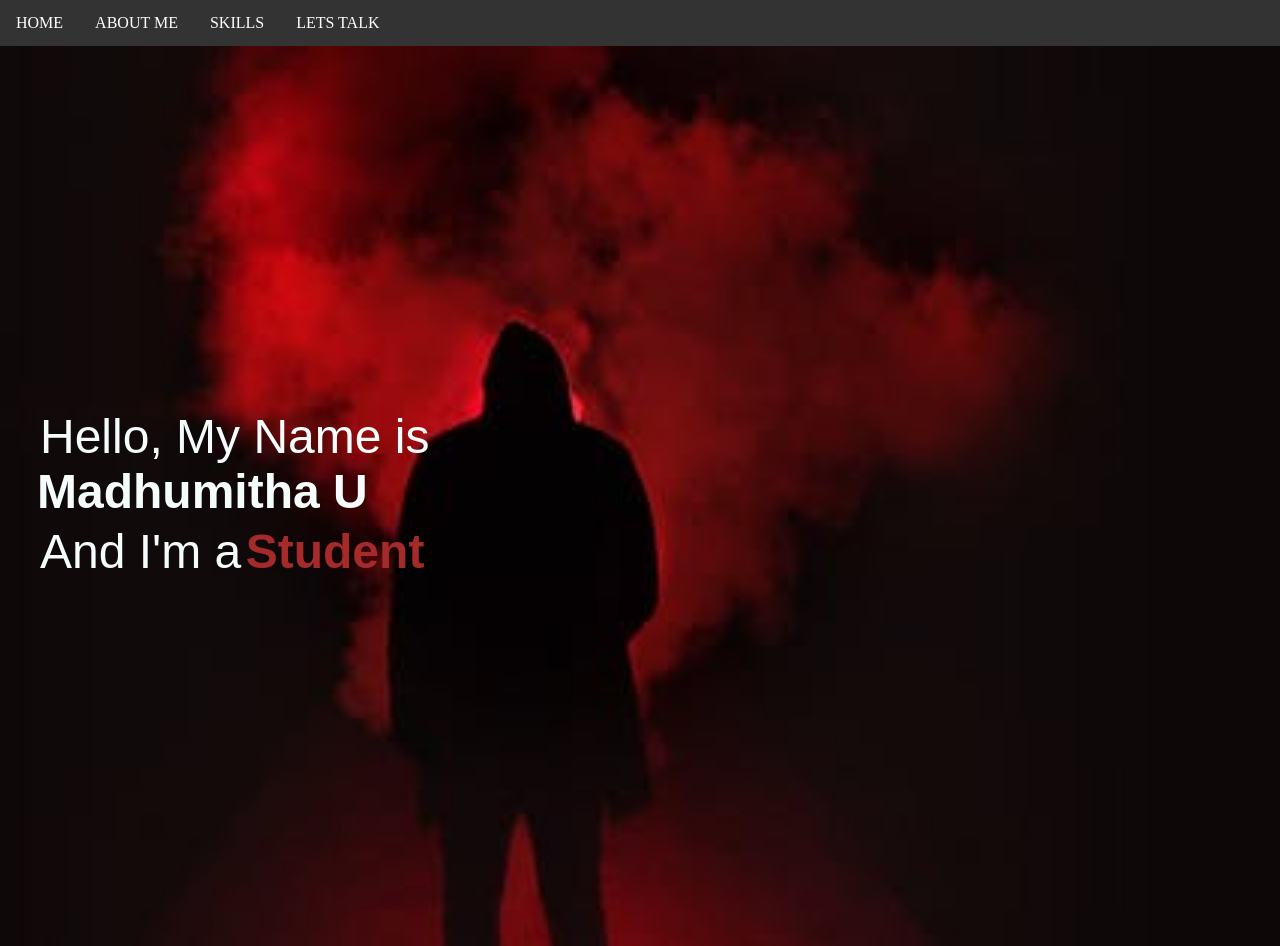
==== index.html @ d50ef01b "Portfolio page" ====
<!DOCTYPE html>
<html lang="en">
<head>
  <meta charset="UTF-8">
  <meta http-equiv="X-UA-Compatible" content="IE=edge">
  <meta name="viewport" content="width=device-width, initial-scale=1.0">
 <link type="text/css" rel="stylesheet" href="style.css">
  <title>MY PORTFOLIO</title>
</head>
<style>
ul {
  list-style-type: none;
  margin: 0;
  padding: 0;
  overflow: hidden;
  background-color: #333;
}

li {
  float: left;
}

li a {
  display: block;
  color: white;
  text-align: center;
  padding: 14px 16px;
  text-decoration: none;
}

li a:hover {
  background-color:grey;;
}
</style>
</head>
<body>

<ul>
  <li><a href="index.html">HOME</a></li>
  <li><a href="ABOUTME.html">ABOUT ME</a></li>
  <li><a href="SKILLS.html">SKILLS</a></li>
  <li><a href="talk.html">LETS TALK</a></li>
</ul>
<section class="home" id="home">
  <div class="max-width">
   <div class="home-content">
     <div class="text-1"><font size="+10">Hello, My Name is</font></div>
     <div class="text-2"><font size="+20">Madhumitha U</font></div>
     <div class="text-3"><font size="+15">And I'm a</font> <span><font size="+20">Student</font></span></div>
   </div>
  </div>
</section>
<body>

</html>
---- style.css ----
*{
  margin:0;
  padding: 0;
  box-sizing: border-box;
  text-decoration: none;
}

.home{
  display:flex;
  background:url("images.jpeg")no-repeat right;
  background-size:1500px;
  height:100vh;
  color:rgb(245, 252, 252);
  min-height: 500px;
  background-color:black;
  font-family:'Ubuntu',sans-serif;

}
.home .max-width{
  margin: auto 0 auto 40px;
}
.home .home-content .text-1{
  font-size:27px;;
}
.home .home-content .text-2{
  font-size:75 px;
  margin-left: -3px;
  font-weight:600;
}
.home .home-content .text-3{
  font-size:40 px;
  margin:5px 0;

}
.home .home-content .text-3 span{
  color: brown;
  font-weight: 600;
}
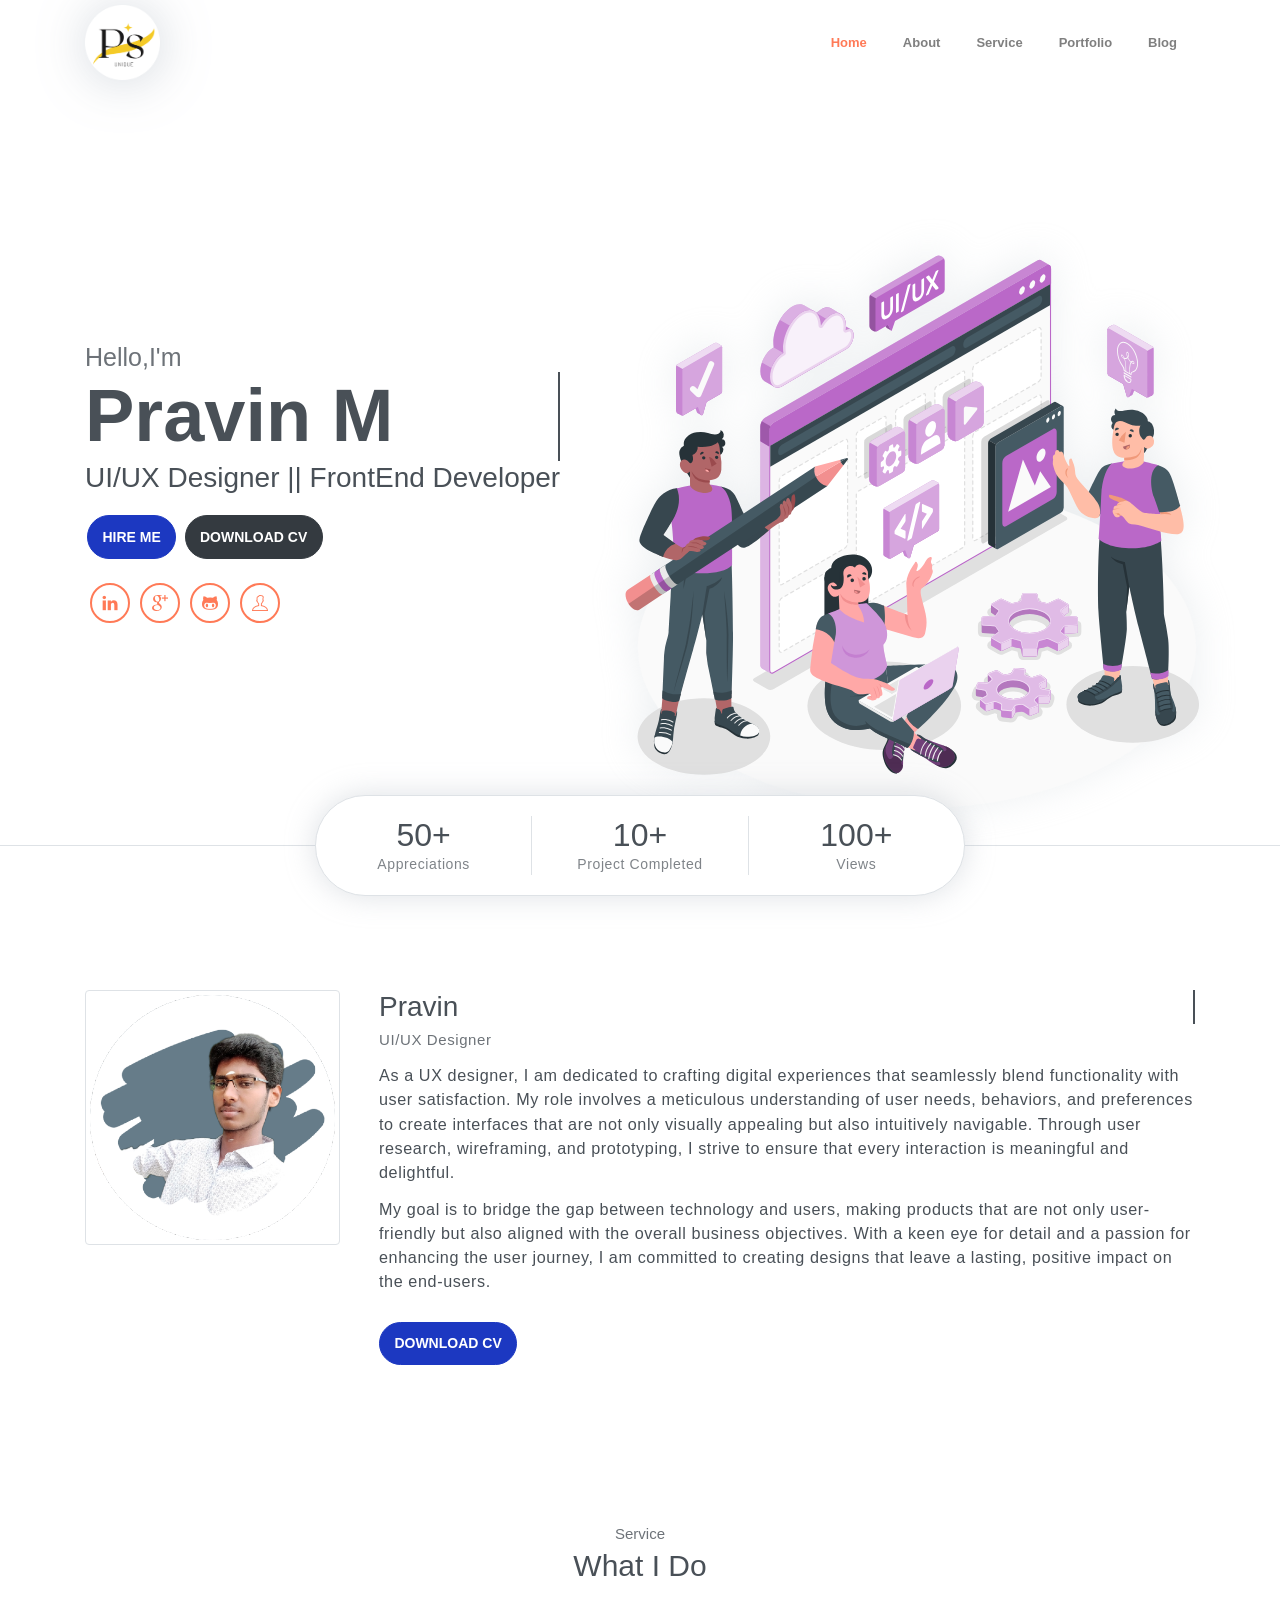
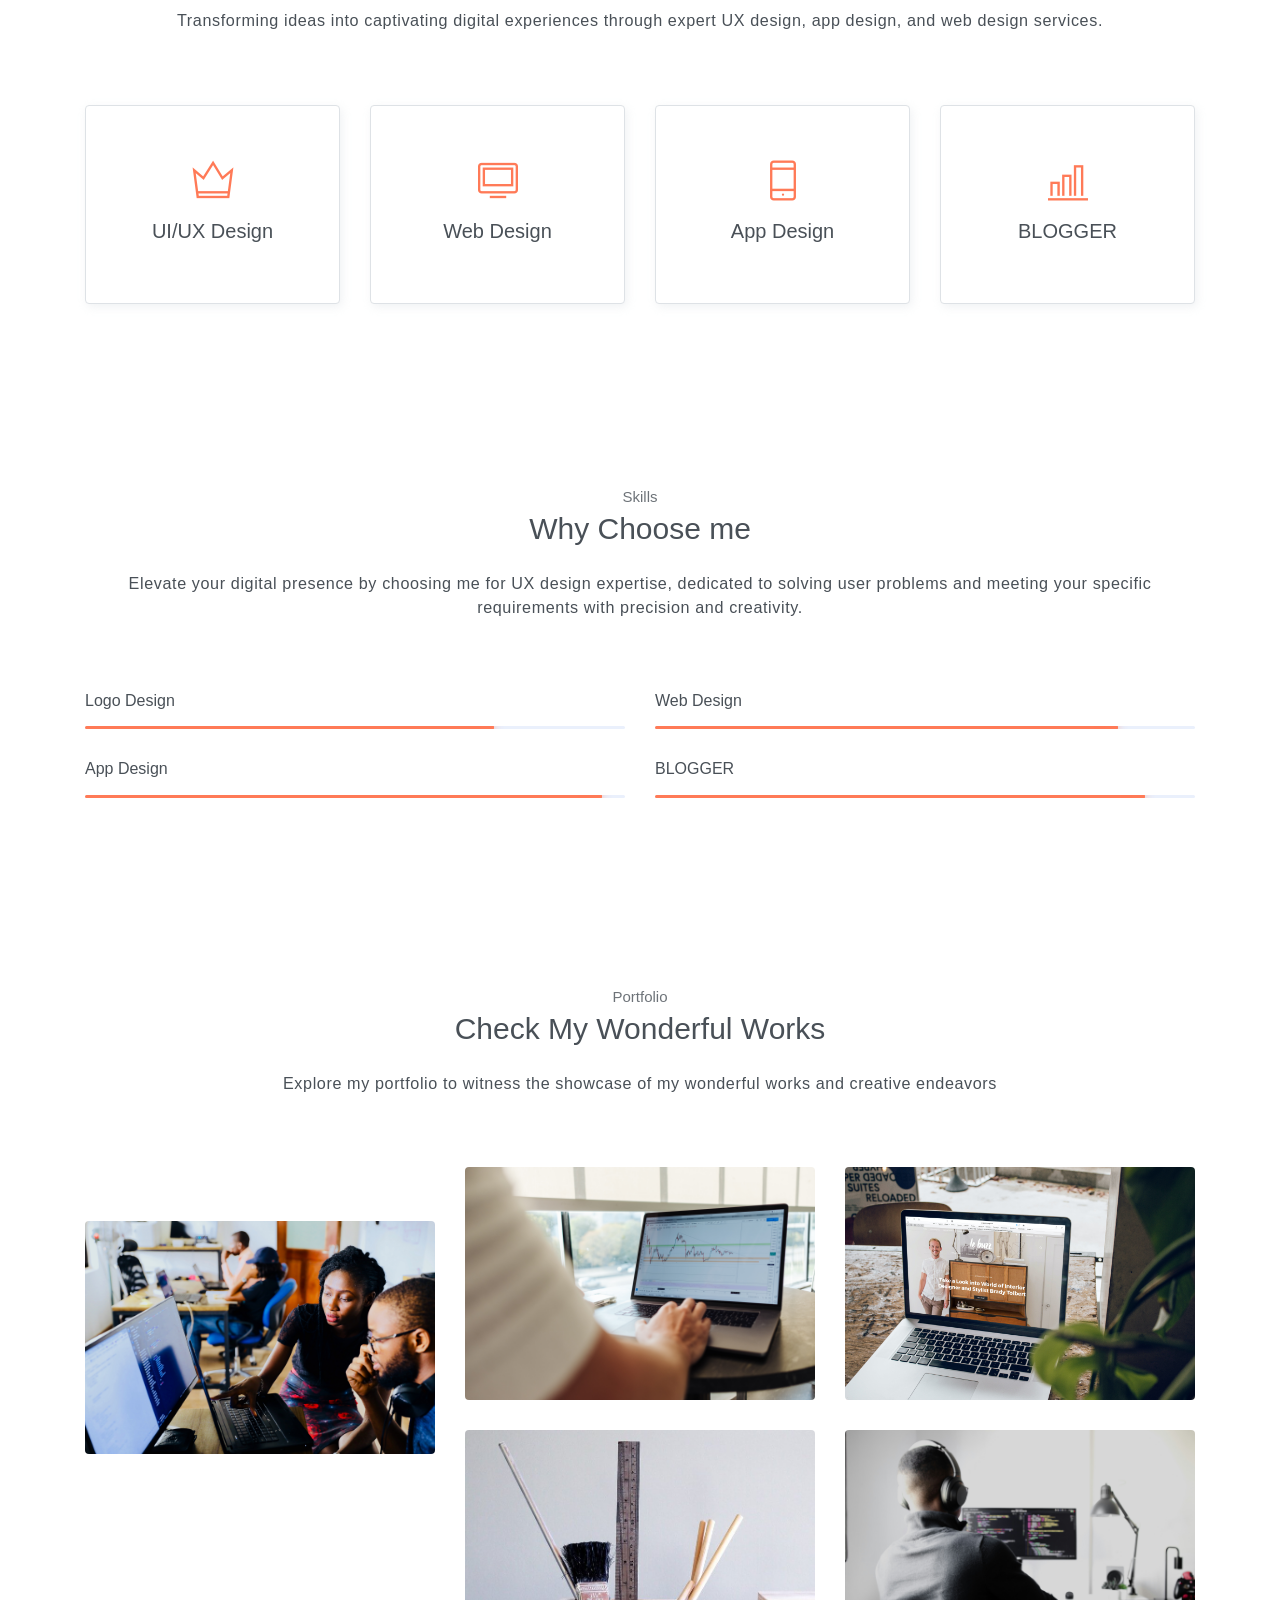
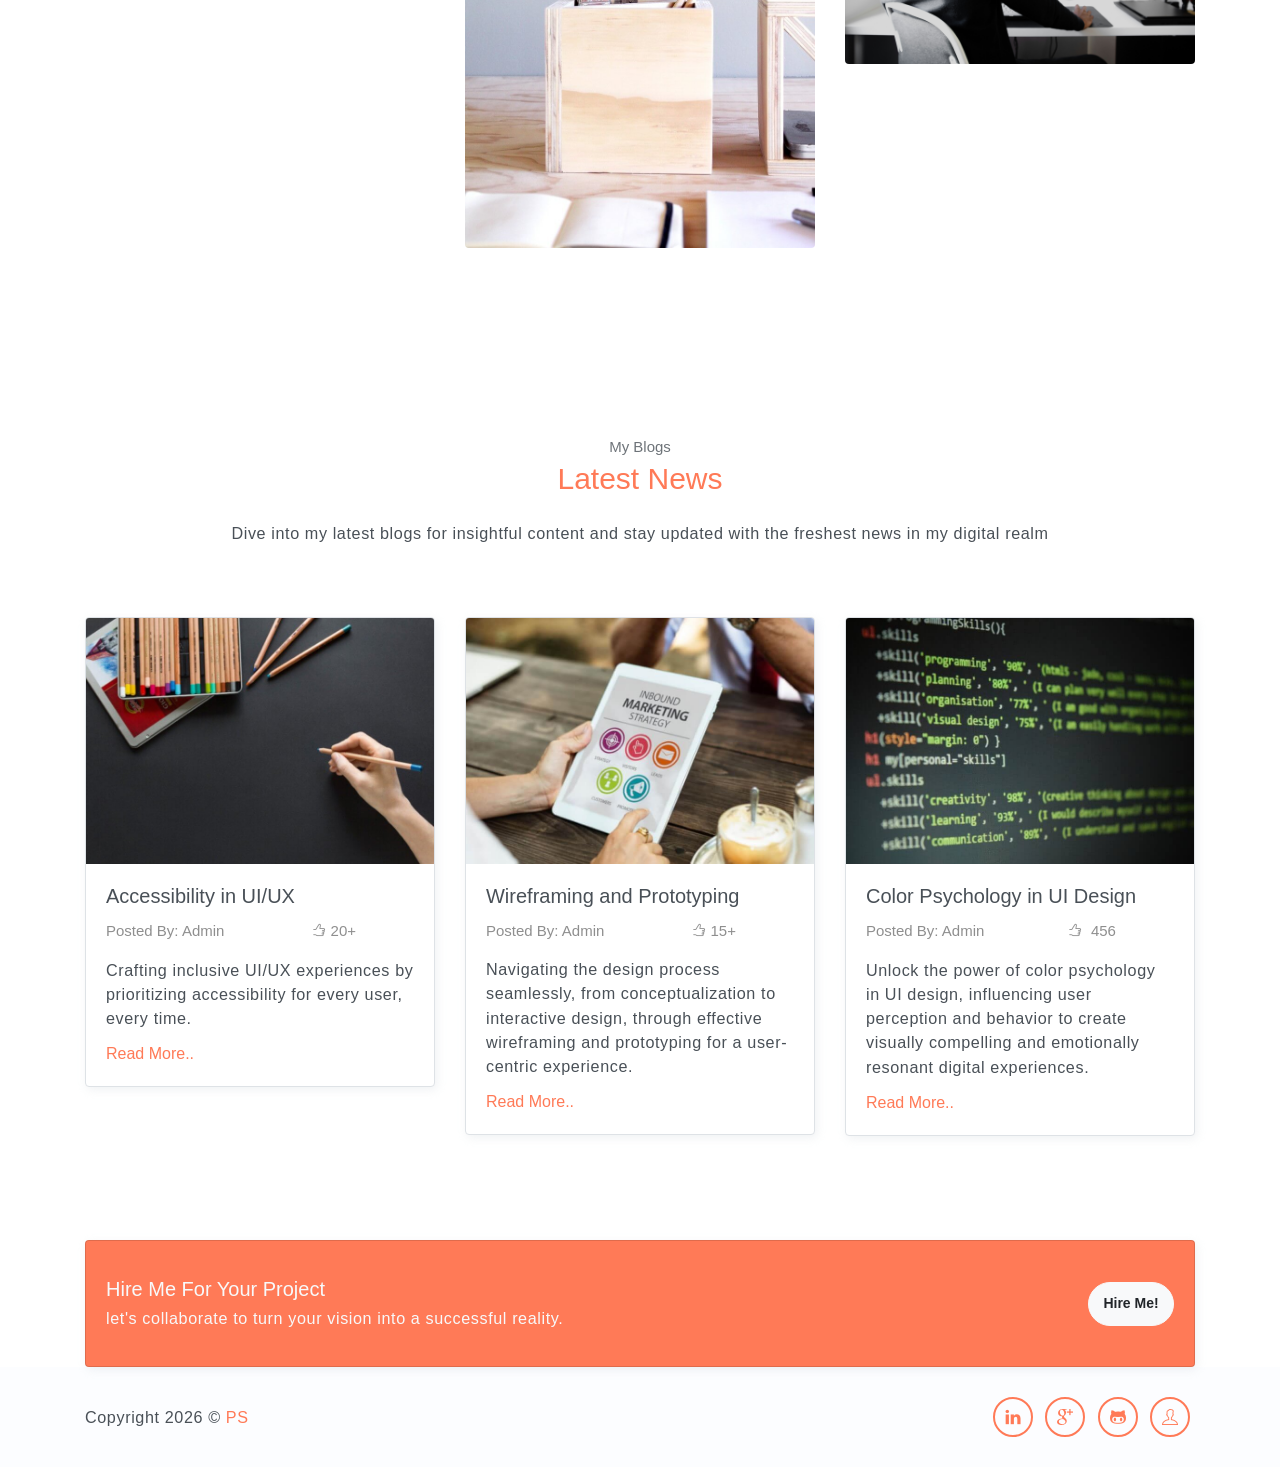
==== commit eeff0005: "first commit" ====
--- a/index.html
+++ b/index.html
@@ -1,55 +1,425 @@
-<!DOCTYPE html>
-<html lang="en">
-<head>
-  <meta charset="UTF-8">
-  <meta http-equiv="X-UA-Compatible" content="IE=edge">
-  <meta name="viewport" content="width=device-width, initial-scale=1.0">
- <link type="text/css" rel="stylesheet" href="style.css">
-  <title>MY PORTFOLIO</title>
-</head>
-<style>
-ul {
-  list-style-type: none;
-  margin: 0;
-  padding: 0;
-  overflow: hidden;
-  background-color: #333;
-}
-
-li {
-  float: left;
-}
-
-li a {
-  display: block;
-  color: white;
-  text-align: center;
-  padding: 14px 16px;
-  text-decoration: none;
-}
-
-li a:hover {
-  background-color:grey;;
-}
-</style>
-</head>
-<body>
-
-<ul>
-  <li><a href="index.html">HOME</a></li>
-  <li><a href="ABOUTME.html">ABOUT ME</a></li>
-  <li><a href="SKILLS.html">SKILLS</a></li>
-  <li><a href="talk.html">LETS TALK</a></li>
-</ul>
-<section class="home" id="home">
-  <div class="max-width">
-   <div class="home-content">
-     <div class="text-1"><font size="+10">Hello, My Name is</font></div>
-     <div class="text-2"><font size="+20">Madhumitha U</font></div>
-     <div class="text-3"><font size="+15">And I'm a</font> <span><font size="+20">Student</font></span></div>
-   </div>
-  </div>
-</section>
-<body>
-
-</html>
+<!DOCTYPE html>
+<html lang="en">
+
+<head>
+    <meta charset="utf-8">
+    <meta name="viewport" content="width=device-width, initial-scale=1, shrink-to-fit=no">
+    <meta name="description" content="Start your development with my page">
+    <meta name="author" content="pravin">
+    <title>Pravin Portfolio</title>
+    <link rel="stylesheet" href="assets/vendors/themify-icons/css/themify-icons.css">
+    <link rel="stylesheet" href="assets/css/style.css">
+</head>
+
+<body data-spy="scroll" data-target=".navbar" data-offset="40" id="home">
+
+
+    <nav class="navbar navbar-expand-lg navbar-light fixed-top" data-spy="affix" data-offset-top="0">
+        <div class="container">
+            <a class="navbar-brand" href="./index.html"><img src="../Mask group.png" alt=""></a>
+            <button class="navbar-toggler" type="button" data-toggle="collapse" data-target="#navbarSupportedContent"
+                aria-controls="navbarSupportedContent" aria-expanded="false" aria-label="Toggle navigation">
+                <span class="navbar-toggler-icon"></span>
+            </button>
+
+            <div class="collapse navbar-collapse" id="navbarSupportedContent">
+                <ul class="navbar-nav ml-auto align-items-center">
+                    <li class="nav-item">
+                        <a class="nav-link" href="#home">Home</a>
+                    </li>
+                    <li class="nav-item">
+                        <a class="nav-link" href="#about">About</a>
+                    </li>
+                    <li class="nav-item">
+                        <a class="nav-link" href="#service">Service</a>
+                    </li>
+                    <li class="nav-item">
+                        <a class="nav-link" href="#portfolio">Portfolio</a>
+                    </li>
+
+                    <li class="nav-item">
+                        <a class="nav-link" href="#blog">Blog</a>
+                    </li>
+                </ul>
+            </div>
+        </div>
+    </nav>
+
+
+    <header class="header" id="home">
+        <div class="container">
+            <div class="infos">
+                <h6 class="subtitle">Hello,I'm</h6>
+                <h6 class="title"><span>Pravin M</span></h6>
+                <h3>UI/UX Designer || FrontEnd Developer</h3>
+
+                <div class="buttons pt-3">
+                    <a href="mailto:pravinmurugesankkp@gmail.com"><button class="btn btn-primary rounded">HIRE
+                            ME</button></a>
+                    <a href="../20BCS4072_PRAVIN RESUME.pdf" download> <button class="btn btn-dark rounded">DOWNLOAD
+                            CV</button></a>
+
+                </div>
+
+                <div class="socials mt-4">
+                    <a class="social-item" href="https://www.linkedin.com/in/pravinm72/" target="_blank"><i
+                            class="ti-linkedin"></i></a>
+                    <a class="social-item" href="https://mail.google.com/mail/u/0/?tab=rm&ogbl#inbox" target="_blank"><i
+                            class="ti-google"></i></a>
+                    <a class="social-item" href="https://github.com/pravin-72" target="_blank"><i
+                            class="ti-github"></i></a>
+                    <a class="social-item" href="https://www.behance.net/mpravin" target="_blank"><i
+                            class="ti-user"></i></a>
+                </div>
+            </div>
+            <div class="img-holder">
+                <img src="../UI-UX team-amico.svg" alt="">
+            </div>
+        </div>
+
+
+        <div class="widget">
+            <div class="widget-item">
+                <h2>50+</h2>
+                <p>Appreciations</p>
+            </div>
+            <div class="widget-item">
+                <h2>10+</h2>
+                <p>Project Completed</p>
+            </div>
+            <div class="widget-item">
+                <h2>100+</h2>
+                <p>Views</p>
+            </div>
+        </div>
+    </header>
+
+    <section id="about" class="section mt-3">
+        <div class="container mt-5">
+            <div class="row text-center text-md-left">
+                <div class="col-md-3">
+                    <img src="../82467903.png" alt="" class="img-thumbnail mb-4">
+                </div>
+                <div class="pl-md-4 col-md-9">
+                    <h6 class="title">Pravin</h6>
+                    <p class="subtitle">UI/UX Designer</p>
+                    <p>As a UX designer, I am dedicated to crafting digital experiences that seamlessly blend
+                        functionality with user satisfaction. My role involves a meticulous understanding of user needs,
+                        behaviors, and preferences to create interfaces that are not only visually appealing but also
+                        intuitively navigable. Through user research, wireframing, and prototyping, I strive to ensure
+                        that every interaction is meaningful and delightful. </p>
+                    <p>
+
+                        My goal is to bridge the gap between technology and users, making products that are not only
+                        user-friendly but also aligned with the overall business objectives. With a keen eye for detail
+                        and a passion for enhancing the user journey, I am committed to creating designs that leave a
+                        lasting, positive impact on the end-users.</p>
+                    <a href="../20BCS4072_PRAVIN RESUME.pdf" download> <button
+                            class="btn btn-primary rounded mt-3">DOWNLOAD CV</button></a>
+
+                </div>
+            </div>
+        </div>
+    </section>
+
+
+    <section id="service" class="section">
+        <div class="container text-center">
+            <h6 class="subtitle">Service</h6>
+            <h6 class="section-title mb-4">What I Do</h6>
+            <p class="mb-5 pb-4">Transforming ideas into captivating digital experiences through expert UX design, app
+                design, and web design services.
+            </p>
+
+            <div class="row">
+                <div class="col-sm-6 col-md-3 mb-4">
+                    <div class="custom-card card border">
+                        <div class="card-body">
+                            <i class="icon ti-crown"></i>
+                            <h5>UI/UX Design</h5>
+                        </div>
+                    </div>
+                </div>
+                <div class="col-sm-6 col-md-3 mb-4">
+                    <div class="custom-card card border">
+                        <div class="card-body">
+                            <i class="icon ti-desktop"></i>
+                            <h5>Web Design</h5>
+                        </div>
+                    </div>
+                </div>
+                <div class="col-sm-6 col-md-3 mb-4">
+                    <div class="custom-card card border">
+                        <div class="card-body">
+                            <i class="icon ti-mobile"></i>
+                            <h5>App Design</h5>
+                        </div>
+                    </div>
+                </div>
+                <div class="col-sm-6 col-md-3 mb-4">
+                    <div class="custom-card card border">
+                        <div class="card-body">
+                            <i class="icon ti-bar-chart"></i>
+                            <h5>BLOGGER</h5>
+                        </div>
+                    </div>
+                </div>
+            </div>
+        </div>
+    </section>
+
+
+    <section class="section">
+        <div class="container text-center">
+            <h6 class="subtitle">Skills</h6>
+            <h6 class="section-title mb-4">Why Choose me</h6>
+            <p class="mb-5 pb-4">Elevate your digital presence by choosing me for UX design expertise, dedicated to
+                solving user problems and meeting your specific requirements with precision and creativity.
+            </p>
+            <div class="row text-left">
+                <div class="col-sm-6">
+                    <h6 class="mb-3">Logo Design</h6>
+                    <div class="progress">
+                        <div class="progress-bar bg-primary" role="progressbar" style="width: 75%;" aria-valuenow="25"
+                            aria-valuemin="0" aria-valuemax="100"><span>75%</span></div>
+                    </div>
+                </div>
+                <div class="col-sm-6">
+                    <h6 class="mb-3">Web Design</h6>
+                    <div class="progress">
+                        <div class="progress-bar bg-primary" role="progressbar" style="width: 85%;" aria-valuenow="25"
+                            aria-valuemin="0" aria-valuemax="100"><span>85%</span></div>
+                    </div>
+                </div>
+                <div class="col-sm-6">
+                    <h6 class="mb-3">App Design</h6>
+                    <div class="progress">
+                        <div class="progress-bar bg-primary" role="progressbar" style="width: 95%;" aria-valuenow="25"
+                            aria-valuemin="0" aria-valuemax="100"><span>95%</span></div>
+                    </div>
+                </div>
+                <div class="col-sm-6">
+                    <h6 class="mb-3">BLOGGER</h6>
+                    <div class="progress">
+                        <div class="progress-bar bg-primary" role="progressbar" style="width: 90%;" aria-valuenow="25"
+                            aria-valuemin="0" aria-valuemax="100"><span>90%</span></div>
+                    </div>
+                </div>
+            </div>
+        </div>
+    </section>
+
+    <section id="portfolio" class="section">
+        <div class="container text-center">
+            <h6 class="subtitle">Portfolio</h6>
+            <h6 class="section-title mb-4">Check My Wonderful Works</h6>
+            <p class="mb-5 pb-4">Explore my portfolio to witness the showcase of my wonderful works and creative
+                endeavors</p>
+
+            <div class="row">
+                <div class="col-sm-4">
+                    <div class="img-wrapper">
+                        <img src="../Image 1.jpg" alt="">
+                        <div class="overlay">
+                            <div class="overlay-infos">
+                                <h5>Wool App</h5>
+
+                                <a href="https://www.behance.net/gallery/185795213/Wool-App" target="_blank"><i
+                                        class="ti-link"></i></a>
+                            </div>
+                        </div>
+                    </div>
+                    <div class="img-wrapper">
+                        <img src="../Image 2.jpg" alt="">
+                        <div class="overlay">
+                            <div class="overlay-infos">
+                                <h5>IDS Website[Client Work]</h5>
+
+                                <a href="https://www.behance.net/gallery/185810455/Interdeccaan-Solutions-Website"
+                                    target="_blank"><i class="ti-link"></i></a>
+                            </div>
+                        </div>
+                    </div>
+                </div>
+                <div class="col-sm-4">
+                    <div class="img-wrapper">
+                        <img src="../Image 3.jpg" alt="">
+                        <div class="overlay">
+                            <div class="overlay-infos">
+                                <h5>Stock Market App</h5>
+
+                                <a href="https://www.behance.net/gallery/185811101/StockMarket-App"><i
+                                        class="ti-link"></i></a>
+                            </div>
+                        </div>
+                    </div>
+                    <div class="img-wrapper">
+                        <img src="assets/imgs/folio-4.jpg" alt="">
+                        <div class="overlay">
+                            <div class="overlay-infos">
+                                <h5>Namma Yatri</h5>
+
+                                <a href="https://www.behance.net/gallery/181756649/WanderWeb-Namma-Yatris-Personalized-Explorer"
+                                    target="_blank"><i class="ti-link"></i></a>
+                            </div>
+                        </div>
+                    </div>
+                </div>
+                <div class="col-sm-4">
+                    <div class="img-wrapper">
+                        <img src="../Image 4.jpg" alt="">
+                        <div class="overlay">
+                            <div class="overlay-infos">
+                                <h5>Color Theory</h5>
+
+                                <a href="https://www.behance.net/gallery/180965367/The-Art-of-Color-A-Comprehensive-Guide-to-Color-Theory"
+                                    target="_blank"><i class="ti-link"></i></a>
+                            </div>
+                        </div>
+                    </div>
+                    <div class="img-wrapper">
+                        <img src="../Image 5.jpg" alt="">
+                        <div class="overlay">
+                            <div class="overlay-infos">
+                                <h5>Cards Animation</h5>
+
+                                <a href="https://www.behance.net/gallery/180872991/Cards-Animation-in-Figma"
+                                    target="_blank"><i class="ti-link"></i></a>
+                            </div>
+                        </div>
+                    </div>
+                </div>
+            </div>
+
+        </div>
+    </section>
+    <section id="blog" class="section">
+        <div class="container text-center">
+            <h6 class="subtitle">My Blogs</h6>
+            <a href="https://pravinm03.medium.com/" target="_blank">
+                <h6 class="section-title mb-4">Latest News</h6>
+            </a>
+
+            <p class="mb-5 pb-4">Dive into my latest blogs for insightful content and stay updated with the freshest
+                news in my digital realm</p>
+
+            <div class="row text-left">
+                <div class="col-md-4">
+                    <div class="card border mb-4">
+                        <img src="assets/imgs/blog-1.jpg" alt="" class="card-img-top w-100">
+                        <div class="card-body">
+                            <h5 class="card-title">Accessibility in UI/UX</h5>
+                            <div class="post-details">
+                                <a href="https://pravinm03.medium.com/">Posted By: Admin</a>
+                                <a href="https://pravinm03.medium.com/"><i class="ti-thumb-up"></i>20+</a>
+
+                            </div>
+                            <p>Crafting inclusive UI/UX experiences by prioritizing accessibility for every user, every
+                                time.</p>
+                            <a href="https://medium.com/@pravinm03/accessibility-in-ui-ux-designing-for-all-users-every-time-794d625bb6f3"
+                                target="_blank">Read More..</a>
+                        </div>
+                    </div>
+                </div>
+                <div class="col-md-4">
+                    <div class="card border mb-4">
+                        <img src="assets/imgs/blog-2.jpg" alt="" class="card-img-top w-100">
+                        <div class="card-body">
+                            <h5 class="card-title">Wireframing and Prototyping</h5>
+                            <div class="post-details">
+                                <a href="https://pravinm03.medium.com/">Posted By: Admin</a>
+                                <a href="https://pravinm03.medium.com/"><i class="ti-thumb-up"></i>15+</a>
+
+                            </div>
+                            <p>Navigating the design process seamlessly, from conceptualization to interactive design,
+                                through effective wireframing and prototyping for a user-centric experience.</p>
+                            <a href="https://medium.com/@pravinm03/wireframing-and-prototyping-from-concept-to-interactive-design-014e5f9ddc2e"
+                                target="_blank">Read More..</a>
+                        </div>
+                    </div>
+                </div>
+                <div class="col-md-4">
+                    <div class="card border mb-4">
+                        <img src="assets/imgs/blog-3.jpg" alt="" class="card-img-top w-100">
+                        <div class="card-body">
+                            <h5 class="card-title">Color Psychology in UI Design</h5>
+                            <div class="post-details">
+                                <a href="https://pravinm03.medium.com/">Posted By: Admin</a>
+                                <a href="https://pravinm03.medium.com/"><i class="ti-thumb-up"></i> 456</a>
+
+                            </div>
+                            <p>Unlock the power of color psychology in UI design, influencing user perception and
+                                behavior to create visually compelling and emotionally resonant digital experiences.</p>
+                            <a href="https://medium.com/@pravinm03/color-psychology-in-ui-design-impacting-user-perception-and-behavior-f467c29bb18e"
+                                target="_blank">Read More..</a>
+                        </div>
+                    </div>
+                </div>
+            </div>
+        </div>
+    </section>
+
+    <section class="bg-gray p-0 section">
+        <div class="container">
+            <div class="card bg-primary">
+                <div class="card-body text-light">
+                    <div class="row align-items-center">
+                        <div class="col-sm-9 text-center text-sm-left">
+                            <h5 class="mt-3">Hire Me For Your Project</h5>
+                            <p class="mb-3"> let's collaborate to turn your vision into a successful reality.</p>
+                        </div>
+                        <div class="col-sm-3 text-center text-sm-right">
+                            <a href="mailto:pravinmurugesankkp@gmail.com"> <button class="btn btn-light rounded">Hire
+                                    Me!</button></a>
+
+                        </div>
+                    </div>
+                </div>
+            </div>
+        </div>
+    </section>
+    <footer class="page-footer">
+        <div class="container">
+            <div class="row align-items-center">
+                <div class="col-sm-6">
+                    <p>Copyright
+                        <script>document.write(new Date().getFullYear())</script> &copy; <a
+                            href="http://www.devcrud.com" target="_blank">PS</a>
+                    </p>
+                </div>
+                <div class="col-sm-6">
+                    <div class="socials">
+                        <a class="social-item" href="https://www.linkedin.com/in/pravinm72/" target="_blank"><i
+                                class="ti-linkedin"></i></a>
+                        <a class="social-item" href="https://mail.google.com/mail/u/0/?tab=rm&ogbl#inbox"
+                            target="_blank"><i class="ti-google"></i></a>
+                        <a class="social-item" href="https://github.com/pravin-72" target="_blank"><i
+                                class="ti-github"></i></a>
+                        <a class="social-item" href="https://www.behance.net/mpravin" target="_blank"><i
+                                class="ti-user"></i></a>
+                    </div>
+                </div>
+            </div>
+        </div>
+    </footer>
+
+    <script src="assets/vendors/jquery/jquery-3.4.1.js"></script>
+    <script src="assets/vendors/bootstrap/bootstrap.bundle.js"></script>
+    <!-- bootstrap 3 affix -->
+    <script src="assets/vendors/bootstrap/bootstrap.affix.js"></script>
+
+
+    <script src="assets/js/steller.js"></script>
+    <!-- <script src="https://unpkg.com/typed.js@2.1.0/dist/typed.umd.js"></script>
+
+    <script>
+        var typed = new Typed(".title",{
+            strings :["Pravin M","UX Designer", "UI Developer", "Blogger","Content Creator"],
+            typeSpeed: 200,
+            backSpeed:100,
+            looped:true
+        })
+    </script> -->
+</body>
+
+</html>
--- a/assets/vendors/themify-icons/css/themify-icons.css
+++ b/assets/vendors/themify-icons/css/themify-icons.css
@@ -0,0 +1,1081 @@
+@font-face {
+	font-family: 'themify';
+	src:url("../fonts/themify.eot?-fvbane");
+	src:url("../fonts/themify.eot?#iefix-fvbane") format("embedded-opentype"),
+		url("../fonts/themify.woff?-fvbane") format("woff"),
+		url("../fonts/themify.ttf?-fvbane") format("truetype"),
+		url("../fonts/themify.svg?-fvbane#themify") format("svg");
+	font-weight: normal;
+	font-style: normal;
+}
+
+[class^="ti-"], [class*=" ti-"] {
+	font-family: 'themify';
+	speak: none;
+	font-style: normal;
+	font-weight: normal;
+	font-variant: normal;
+	text-transform: none;
+	line-height: 1;
+
+	/* Better Font Rendering =========== */
+	-webkit-font-smoothing: antialiased;
+	-moz-osx-font-smoothing: grayscale;
+}
+
+.ti-wand:before {
+	content: "\e600";
+}
+.ti-volume:before {
+	content: "\e601";
+}
+.ti-user:before {
+	content: "\e602";
+}
+.ti-unlock:before {
+	content: "\e603";
+}
+.ti-unlink:before {
+	content: "\e604";
+}
+.ti-trash:before {
+	content: "\e605";
+}
+.ti-thought:before {
+	content: "\e606";
+}
+.ti-target:before {
+	content: "\e607";
+}
+.ti-tag:before {
+	content: "\e608";
+}
+.ti-tablet:before {
+	content: "\e609";
+}
+.ti-star:before {
+	content: "\e60a";
+}
+.ti-spray:before {
+	content: "\e60b";
+}
+.ti-signal:before {
+	content: "\e60c";
+}
+.ti-shopping-cart:before {
+	content: "\e60d";
+}
+.ti-shopping-cart-full:before {
+	content: "\e60e";
+}
+.ti-settings:before {
+	content: "\e60f";
+}
+.ti-search:before {
+	content: "\e610";
+}
+.ti-zoom-in:before {
+	content: "\e611";
+}
+.ti-zoom-out:before {
+	content: "\e612";
+}
+.ti-cut:before {
+	content: "\e613";
+}
+.ti-ruler:before {
+	content: "\e614";
+}
+.ti-ruler-pencil:before {
+	content: "\e615";
+}
+.ti-ruler-alt:before {
+	content: "\e616";
+}
+.ti-bookmark:before {
+	content: "\e617";
+}
+.ti-bookmark-alt:before {
+	content: "\e618";
+}
+.ti-reload:before {
+	content: "\e619";
+}
+.ti-plus:before {
+	content: "\e61a";
+}
+.ti-pin:before {
+	content: "\e61b";
+}
+.ti-pencil:before {
+	content: "\e61c";
+}
+.ti-pencil-alt:before {
+	content: "\e61d";
+}
+.ti-paint-roller:before {
+	content: "\e61e";
+}
+.ti-paint-bucket:before {
+	content: "\e61f";
+}
+.ti-na:before {
+	content: "\e620";
+}
+.ti-mobile:before {
+	content: "\e621";
+}
+.ti-minus:before {
+	content: "\e622";
+}
+.ti-medall:before {
+	content: "\e623";
+}
+.ti-medall-alt:before {
+	content: "\e624";
+}
+.ti-marker:before {
+	content: "\e625";
+}
+.ti-marker-alt:before {
+	content: "\e626";
+}
+.ti-arrow-up:before {
+	content: "\e627";
+}
+.ti-arrow-right:before {
+	content: "\e628";
+}
+.ti-arrow-left:before {
+	content: "\e629";
+}
+.ti-arrow-down:before {
+	content: "\e62a";
+}
+.ti-lock:before {
+	content: "\e62b";
+}
+.ti-location-arrow:before {
+	content: "\e62c";
+}
+.ti-link:before {
+	content: "\e62d";
+}
+.ti-layout:before {
+	content: "\e62e";
+}
+.ti-layers:before {
+	content: "\e62f";
+}
+.ti-layers-alt:before {
+	content: "\e630";
+}
+.ti-key:before {
+	content: "\e631";
+}
+.ti-import:before {
+	content: "\e632";
+}
+.ti-image:before {
+	content: "\e633";
+}
+.ti-heart:before {
+	content: "\e634";
+}
+.ti-heart-broken:before {
+	content: "\e635";
+}
+.ti-hand-stop:before {
+	content: "\e636";
+}
+.ti-hand-open:before {
+	content: "\e637";
+}
+.ti-hand-drag:before {
+	content: "\e638";
+}
+.ti-folder:before {
+	content: "\e639";
+}
+.ti-flag:before {
+	content: "\e63a";
+}
+.ti-flag-alt:before {
+	content: "\e63b";
+}
+.ti-flag-alt-2:before {
+	content: "\e63c";
+}
+.ti-eye:before {
+	content: "\e63d";
+}
+.ti-export:before {
+	content: "\e63e";
+}
+.ti-exchange-vertical:before {
+	content: "\e63f";
+}
+.ti-desktop:before {
+	content: "\e640";
+}
+.ti-cup:before {
+	content: "\e641";
+}
+.ti-crown:before {
+	content: "\e642";
+}
+.ti-comments:before {
+	content: "\e643";
+}
+.ti-comment:before {
+	content: "\e644";
+}
+.ti-comment-alt:before {
+	content: "\e645";
+}
+.ti-close:before {
+	content: "\e646";
+}
+.ti-clip:before {
+	content: "\e647";
+}
+.ti-angle-up:before {
+	content: "\e648";
+}
+.ti-angle-right:before {
+	content: "\e649";
+}
+.ti-angle-left:before {
+	content: "\e64a";
+}
+.ti-angle-down:before {
+	content: "\e64b";
+}
+.ti-check:before {
+	content: "\e64c";
+}
+.ti-check-box:before {
+	content: "\e64d";
+}
+.ti-camera:before {
+	content: "\e64e";
+}
+.ti-announcement:before {
+	content: "\e64f";
+}
+.ti-brush:before {
+	content: "\e650";
+}
+.ti-briefcase:before {
+	content: "\e651";
+}
+.ti-bolt:before {
+	content: "\e652";
+}
+.ti-bolt-alt:before {
+	content: "\e653";
+}
+.ti-blackboard:before {
+	content: "\e654";
+}
+.ti-bag:before {
+	content: "\e655";
+}
+.ti-move:before {
+	content: "\e656";
+}
+.ti-arrows-vertical:before {
+	content: "\e657";
+}
+.ti-arrows-horizontal:before {
+	content: "\e658";
+}
+.ti-fullscreen:before {
+	content: "\e659";
+}
+.ti-arrow-top-right:before {
+	content: "\e65a";
+}
+.ti-arrow-top-left:before {
+	content: "\e65b";
+}
+.ti-arrow-circle-up:before {
+	content: "\e65c";
+}
+.ti-arrow-circle-right:before {
+	content: "\e65d";
+}
+.ti-arrow-circle-left:before {
+	content: "\e65e";
+}
+.ti-arrow-circle-down:before {
+	content: "\e65f";
+}
+.ti-angle-double-up:before {
+	content: "\e660";
+}
+.ti-angle-double-right:before {
+	content: "\e661";
+}
+.ti-angle-double-left:before {
+	content: "\e662";
+}
+.ti-angle-double-down:before {
+	content: "\e663";
+}
+.ti-zip:before {
+	content: "\e664";
+}
+.ti-world:before {
+	content: "\e665";
+}
+.ti-wheelchair:before {
+	content: "\e666";
+}
+.ti-view-list:before {
+	content: "\e667";
+}
+.ti-view-list-alt:before {
+	content: "\e668";
+}
+.ti-view-grid:before {
+	content: "\e669";
+}
+.ti-uppercase:before {
+	content: "\e66a";
+}
+.ti-upload:before {
+	content: "\e66b";
+}
+.ti-underline:before {
+	content: "\e66c";
+}
+.ti-truck:before {
+	content: "\e66d";
+}
+.ti-timer:before {
+	content: "\e66e";
+}
+.ti-ticket:before {
+	content: "\e66f";
+}
+.ti-thumb-up:before {
+	content: "\e670";
+}
+.ti-thumb-down:before {
+	content: "\e671";
+}
+.ti-text:before {
+	content: "\e672";
+}
+.ti-stats-up:before {
+	content: "\e673";
+}
+.ti-stats-down:before {
+	content: "\e674";
+}
+.ti-split-v:before {
+	content: "\e675";
+}
+.ti-split-h:before {
+	content: "\e676";
+}
+.ti-smallcap:before {
+	content: "\e677";
+}
+.ti-shine:before {
+	content: "\e678";
+}
+.ti-shift-right:before {
+	content: "\e679";
+}
+.ti-shift-left:before {
+	content: "\e67a";
+}
+.ti-shield:before {
+	content: "\e67b";
+}
+.ti-notepad:before {
+	content: "\e67c";
+}
+.ti-server:before {
+	content: "\e67d";
+}
+.ti-quote-right:before {
+	content: "\e67e";
+}
+.ti-quote-left:before {
+	content: "\e67f";
+}
+.ti-pulse:before {
+	content: "\e680";
+}
+.ti-printer:before {
+	content: "\e681";
+}
+.ti-power-off:before {
+	content: "\e682";
+}
+.ti-plug:before {
+	content: "\e683";
+}
+.ti-pie-chart:before {
+	content: "\e684";
+}
+.ti-paragraph:before {
+	content: "\e685";
+}
+.ti-panel:before {
+	content: "\e686";
+}
+.ti-package:before {
+	content: "\e687";
+}
+.ti-music:before {
+	content: "\e688";
+}
+.ti-music-alt:before {
+	content: "\e689";
+}
+.ti-mouse:before {
+	content: "\e68a";
+}
+.ti-mouse-alt:before {
+	content: "\e68b";
+}
+.ti-money:before {
+	content: "\e68c";
+}
+.ti-microphone:before {
+	content: "\e68d";
+}
+.ti-menu:before {
+	content: "\e68e";
+}
+.ti-menu-alt:before {
+	content: "\e68f";
+}
+.ti-map:before {
+	content: "\e690";
+}
+.ti-map-alt:before {
+	content: "\e691";
+}
+.ti-loop:before {
+	content: "\e692";
+}
+.ti-location-pin:before {
+	content: "\e693";
+}
+.ti-list:before {
+	content: "\e694";
+}
+.ti-light-bulb:before {
+	content: "\e695";
+}
+.ti-Italic:before {
+	content: "\e696";
+}
+.ti-info:before {
+	content: "\e697";
+}
+.ti-infinite:before {
+	content: "\e698";
+}
+.ti-id-badge:before {
+	content: "\e699";
+}
+.ti-hummer:before {
+	content: "\e69a";
+}
+.ti-home:before {
+	content: "\e69b";
+}
+.ti-help:before {
+	content: "\e69c";
+}
+.ti-headphone:before {
+	content: "\e69d";
+}
+.ti-harddrives:before {
+	content: "\e69e";
+}
+.ti-harddrive:before {
+	content: "\e69f";
+}
+.ti-gift:before {
+	content: "\e6a0";
+}
+.ti-game:before {
+	content: "\e6a1";
+}
+.ti-filter:before {
+	content: "\e6a2";
+}
+.ti-files:before {
+	content: "\e6a3";
+}
+.ti-file:before {
+	content: "\e6a4";
+}
+.ti-eraser:before {
+	content: "\e6a5";
+}
+.ti-envelope:before {
+	content: "\e6a6";
+}
+.ti-download:before {
+	content: "\e6a7";
+}
+.ti-direction:before {
+	content: "\e6a8";
+}
+.ti-direction-alt:before {
+	content: "\e6a9";
+}
+.ti-dashboard:before {
+	content: "\e6aa";
+}
+.ti-control-stop:before {
+	content: "\e6ab";
+}
+.ti-control-shuffle:before {
+	content: "\e6ac";
+}
+.ti-control-play:before {
+	content: "\e6ad";
+}
+.ti-control-pause:before {
+	content: "\e6ae";
+}
+.ti-control-forward:before {
+	content: "\e6af";
+}
+.ti-control-backward:before {
+	content: "\e6b0";
+}
+.ti-cloud:before {
+	content: "\e6b1";
+}
+.ti-cloud-up:before {
+	content: "\e6b2";
+}
+.ti-cloud-down:before {
+	content: "\e6b3";
+}
+.ti-clipboard:before {
+	content: "\e6b4";
+}
+.ti-car:before {
+	content: "\e6b5";
+}
+.ti-calendar:before {
+	content: "\e6b6";
+}
+.ti-book:before {
+	content: "\e6b7";
+}
+.ti-bell:before {
+	content: "\e6b8";
+}
+.ti-basketball:before {
+	content: "\e6b9";
+}
+.ti-bar-chart:before {
+	content: "\e6ba";
+}
+.ti-bar-chart-alt:before {
+	content: "\e6bb";
+}
+.ti-back-right:before {
+	content: "\e6bc";
+}
+.ti-back-left:before {
+	content: "\e6bd";
+}
+.ti-arrows-corner:before {
+	content: "\e6be";
+}
+.ti-archive:before {
+	content: "\e6bf";
+}
+.ti-anchor:before {
+	content: "\e6c0";
+}
+.ti-align-right:before {
+	content: "\e6c1";
+}
+.ti-align-left:before {
+	content: "\e6c2";
+}
+.ti-align-justify:before {
+	content: "\e6c3";
+}
+.ti-align-center:before {
+	content: "\e6c4";
+}
+.ti-alert:before {
+	content: "\e6c5";
+}
+.ti-alarm-clock:before {
+	content: "\e6c6";
+}
+.ti-agenda:before {
+	content: "\e6c7";
+}
+.ti-write:before {
+	content: "\e6c8";
+}
+.ti-window:before {
+	content: "\e6c9";
+}
+.ti-widgetized:before {
+	content: "\e6ca";
+}
+.ti-widget:before {
+	content: "\e6cb";
+}
+.ti-widget-alt:before {
+	content: "\e6cc";
+}
+.ti-wallet:before {
+	content: "\e6cd";
+}
+.ti-video-clapper:before {
+	content: "\e6ce";
+}
+.ti-video-camera:before {
+	content: "\e6cf";
+}
+.ti-vector:before {
+	content: "\e6d0";
+}
+.ti-themify-logo:before {
+	content: "\e6d1";
+}
+.ti-themify-favicon:before {
+	content: "\e6d2";
+}
+.ti-themify-favicon-alt:before {
+	content: "\e6d3";
+}
+.ti-support:before {
+	content: "\e6d4";
+}
+.ti-stamp:before {
+	content: "\e6d5";
+}
+.ti-split-v-alt:before {
+	content: "\e6d6";
+}
+.ti-slice:before {
+	content: "\e6d7";
+}
+.ti-shortcode:before {
+	content: "\e6d8";
+}
+.ti-shift-right-alt:before {
+	content: "\e6d9";
+}
+.ti-shift-left-alt:before {
+	content: "\e6da";
+}
+.ti-ruler-alt-2:before {
+	content: "\e6db";
+}
+.ti-receipt:before {
+	content: "\e6dc";
+}
+.ti-pin2:before {
+	content: "\e6dd";
+}
+.ti-pin-alt:before {
+	content: "\e6de";
+}
+.ti-pencil-alt2:before {
+	content: "\e6df";
+}
+.ti-palette:before {
+	content: "\e6e0";
+}
+.ti-more:before {
+	content: "\e6e1";
+}
+.ti-more-alt:before {
+	content: "\e6e2";
+}
+.ti-microphone-alt:before {
+	content: "\e6e3";
+}
+.ti-magnet:before {
+	content: "\e6e4";
+}
+.ti-line-double:before {
+	content: "\e6e5";
+}
+.ti-line-dotted:before {
+	content: "\e6e6";
+}
+.ti-line-dashed:before {
+	content: "\e6e7";
+}
+.ti-layout-width-full:before {
+	content: "\e6e8";
+}
+.ti-layout-width-default:before {
+	content: "\e6e9";
+}
+.ti-layout-width-default-alt:before {
+	content: "\e6ea";
+}
+.ti-layout-tab:before {
+	content: "\e6eb";
+}
+.ti-layout-tab-window:before {
+	content: "\e6ec";
+}
+.ti-layout-tab-v:before {
+	content: "\e6ed";
+}
+.ti-layout-tab-min:before {
+	content: "\e6ee";
+}
+.ti-layout-slider:before {
+	content: "\e6ef";
+}
+.ti-layout-slider-alt:before {
+	content: "\e6f0";
+}
+.ti-layout-sidebar-right:before {
+	content: "\e6f1";
+}
+.ti-layout-sidebar-none:before {
+	content: "\e6f2";
+}
+.ti-layout-sidebar-left:before {
+	content: "\e6f3";
+}
+.ti-layout-placeholder:before {
+	content: "\e6f4";
+}
+.ti-layout-menu:before {
+	content: "\e6f5";
+}
+.ti-layout-menu-v:before {
+	content: "\e6f6";
+}
+.ti-layout-menu-separated:before {
+	content: "\e6f7";
+}
+.ti-layout-menu-full:before {
+	content: "\e6f8";
+}
+.ti-layout-media-right-alt:before {
+	content: "\e6f9";
+}
+.ti-layout-media-right:before {
+	content: "\e6fa";
+}
+.ti-layout-media-overlay:before {
+	content: "\e6fb";
+}
+.ti-layout-media-overlay-alt:before {
+	content: "\e6fc";
+}
+.ti-layout-media-overlay-alt-2:before {
+	content: "\e6fd";
+}
+.ti-layout-media-left-alt:before {
+	content: "\e6fe";
+}
+.ti-layout-media-left:before {
+	content: "\e6ff";
+}
+.ti-layout-media-center-alt:before {
+	content: "\e700";
+}
+.ti-layout-media-center:before {
+	content: "\e701";
+}
+.ti-layout-list-thumb:before {
+	content: "\e702";
+}
+.ti-layout-list-thumb-alt:before {
+	content: "\e703";
+}
+.ti-layout-list-post:before {
+	content: "\e704";
+}
+.ti-layout-list-large-image:before {
+	content: "\e705";
+}
+.ti-layout-line-solid:before {
+	content: "\e706";
+}
+.ti-layout-grid4:before {
+	content: "\e707";
+}
+.ti-layout-grid3:before {
+	content: "\e708";
+}
+.ti-layout-grid2:before {
+	content: "\e709";
+}
+.ti-layout-grid2-thumb:before {
+	content: "\e70a";
+}
+.ti-layout-cta-right:before {
+	content: "\e70b";
+}
+.ti-layout-cta-left:before {
+	content: "\e70c";
+}
+.ti-layout-cta-center:before {
+	content: "\e70d";
+}
+.ti-layout-cta-btn-right:before {
+	content: "\e70e";
+}
+.ti-layout-cta-btn-left:before {
+	content: "\e70f";
+}
+.ti-layout-column4:before {
+	content: "\e710";
+}
+.ti-layout-column3:before {
+	content: "\e711";
+}
+.ti-layout-column2:before {
+	content: "\e712";
+}
+.ti-layout-accordion-separated:before {
+	content: "\e713";
+}
+.ti-layout-accordion-merged:before {
+	content: "\e714";
+}
+.ti-layout-accordion-list:before {
+	content: "\e715";
+}
+.ti-ink-pen:before {
+	content: "\e716";
+}
+.ti-info-alt:before {
+	content: "\e717";
+}
+.ti-help-alt:before {
+	content: "\e718";
+}
+.ti-headphone-alt:before {
+	content: "\e719";
+}
+.ti-hand-point-up:before {
+	content: "\e71a";
+}
+.ti-hand-point-right:before {
+	content: "\e71b";
+}
+.ti-hand-point-left:before {
+	content: "\e71c";
+}
+.ti-hand-point-down:before {
+	content: "\e71d";
+}
+.ti-gallery:before {
+	content: "\e71e";
+}
+.ti-face-smile:before {
+	content: "\e71f";
+}
+.ti-face-sad:before {
+	content: "\e720";
+}
+.ti-credit-card:before {
+	content: "\e721";
+}
+.ti-control-skip-forward:before {
+	content: "\e722";
+}
+.ti-control-skip-backward:before {
+	content: "\e723";
+}
+.ti-control-record:before {
+	content: "\e724";
+}
+.ti-control-eject:before {
+	content: "\e725";
+}
+.ti-comments-smiley:before {
+	content: "\e726";
+}
+.ti-brush-alt:before {
+	content: "\e727";
+}
+.ti-youtube:before {
+	content: "\e728";
+}
+.ti-vimeo:before {
+	content: "\e729";
+}
+.ti-twitter:before {
+	content: "\e72a";
+}
+.ti-time:before {
+	content: "\e72b";
+}
+.ti-tumblr:before {
+	content: "\e72c";
+}
+.ti-skype:before {
+	content: "\e72d";
+}
+.ti-share:before {
+	content: "\e72e";
+}
+.ti-share-alt:before {
+	content: "\e72f";
+}
+.ti-rocket:before {
+	content: "\e730";
+}
+.ti-pinterest:before {
+	content: "\e731";
+}
+.ti-new-window:before {
+	content: "\e732";
+}
+.ti-microsoft:before {
+	content: "\e733";
+}
+.ti-list-ol:before {
+	content: "\e734";
+}
+.ti-linkedin:before {
+	content: "\e735";
+}
+.ti-layout-sidebar-2:before {
+	content: "\e736";
+}
+.ti-layout-grid4-alt:before {
+	content: "\e737";
+}
+.ti-layout-grid3-alt:before {
+	content: "\e738";
+}
+.ti-layout-grid2-alt:before {
+	content: "\e739";
+}
+.ti-layout-column4-alt:before {
+	content: "\e73a";
+}
+.ti-layout-column3-alt:before {
+	content: "\e73b";
+}
+.ti-layout-column2-alt:before {
+	content: "\e73c";
+}
+.ti-instagram:before {
+	content: "\e73d";
+}
+.ti-google:before {
+	content: "\e73e";
+}
+.ti-github:before {
+	content: "\e73f";
+}
+.ti-flickr:before {
+	content: "\e740";
+}
+.ti-facebook:before {
+	content: "\e741";
+}
+.ti-dropbox:before {
+	content: "\e742";
+}
+.ti-dribbble:before {
+	content: "\e743";
+}
+.ti-apple:before {
+	content: "\e744";
+}
+.ti-android:before {
+	content: "\e745";
+}
+.ti-save:before {
+	content: "\e746";
+}
+.ti-save-alt:before {
+	content: "\e747";
+}
+.ti-yahoo:before {
+	content: "\e748";
+}
+.ti-wordpress:before {
+	content: "\e749";
+}
+.ti-vimeo-alt:before {
+	content: "\e74a";
+}
+.ti-twitter-alt:before {
+	content: "\e74b";
+}
+.ti-tumblr-alt:before {
+	content: "\e74c";
+}
+.ti-trello:before {
+	content: "\e74d";
+}
+.ti-stack-overflow:before {
+	content: "\e74e";
+}
+.ti-soundcloud:before {
+	content: "\e74f";
+}
+.ti-sharethis:before {
+	content: "\e750";
+}
+.ti-sharethis-alt:before {
+	content: "\e751";
+}
+.ti-reddit:before {
+	content: "\e752";
+}
+.ti-pinterest-alt:before {
+	content: "\e753";
+}
+.ti-microsoft-alt:before {
+	content: "\e754";
+}
+.ti-linux:before {
+	content: "\e755";
+}
+.ti-jsfiddle:before {
+	content: "\e756";
+}
+.ti-joomla:before {
+	content: "\e757";
+}
+.ti-html5:before {
+	content: "\e758";
+}
+.ti-flickr-alt:before {
+	content: "\e759";
+}
+.ti-email:before {
+	content: "\e75a";
+}
+.ti-drupal:before {
+	content: "\e75b";
+}
+.ti-dropbox-alt:before {
+	content: "\e75c";
+}
+.ti-css3:before {
+	content: "\e75d";
+}
+.ti-rss:before {
+	content: "\e75e";
+}
+.ti-rss-alt:before {
+	content: "\e75f";
+}
--- a/assets/css/style.css
+++ b/assets/css/style.css
@@ -0,0 +1,12756 @@
+:root {
+  --blue: #79A9F5;
+  --indigo: #C45F90;
+  --purple: #A16AE8;
+  --pink: #FC8BC0;
+  --red: #F85C70;
+  --orange: #FF8882;
+  --yellow: #FAD02C;
+  --green: #A3C14A;
+  --teal: #20c997;
+  --cyan: #47D8E0;
+  --white: #fff;
+  --gray: #6c757d;
+  --gray-dark: #343a40;
+  --primary: #ff7a57;
+  --secondary: #6c757d;
+  --success: #A3C14A;
+  --info: #47D8E0;
+  --warning: #FAD02C;
+  --danger: #F85C70;
+  --light: #f8f9fa;
+  --dark: #343a40;
+  --breakpoint-xs: 0;
+  --breakpoint-sm: 576px;
+  --breakpoint-md: 768px;
+  --breakpoint-lg: 992px;
+  --breakpoint-xl: 1200px;
+  --font-family-sans-serif: -apple-system, BlinkMacSystemFont, "Segoe UI", Roboto, "Helvetica Neue", Arial, "Noto Sans", sans-serif, "Apple Color Emoji", "Segoe UI Emoji", "Segoe UI Symbol", "Noto Color Emoji";
+  --font-family-monospace: SFMono-Regular, Menlo, Monaco, Consolas, "Liberation Mono", "Courier New", monospace;
+}
+
+*,
+*::before,
+*::after {
+  box-sizing: border-box;
+}
+
+html {
+  font-family: sans-serif;
+  line-height: 1.15;
+  -webkit-text-size-adjust: 100%;
+  -webkit-tap-highlight-color: rgba(0, 0, 0, 0);
+}
+
+article,
+aside,
+figcaption,
+figure,
+footer,
+header,
+hgroup,
+main,
+nav,
+section {
+  display: block;
+}
+
+body {
+  margin: 0;
+  font-family: -apple-system, BlinkMacSystemFont, "Segoe UI", Roboto, "Helvetica Neue", Arial, "Noto Sans", sans-serif, "Apple Color Emoji", "Segoe UI Emoji", "Segoe UI Symbol", "Noto Color Emoji";
+  font-size: 1rem;
+  font-weight: 400;
+  line-height: 1.5;
+  color: #495057;
+  text-align: left;
+  background-color: #fff;
+}
+
+[tabindex="-1"]:focus {
+  outline: 0 !important;
+}
+
+hr {
+  box-sizing: content-box;
+  height: 0;
+  overflow: visible;
+}
+
+h1,
+h2,
+h3,
+h4,
+h5,
+h6 {
+  margin-top: 0;
+  margin-bottom: 0.5rem;
+}
+
+p {
+  margin-top: 0;
+  margin-bottom: 1rem;
+}
+
+abbr[title],
+abbr[data-original-title] {
+  text-decoration: underline;
+  -webkit-text-decoration: underline dotted;
+  text-decoration: underline dotted;
+  cursor: help;
+  border-bottom: 0;
+  -webkit-text-decoration-skip-ink: none;
+  text-decoration-skip-ink: none;
+}
+
+address {
+  margin-bottom: 1rem;
+  font-style: normal;
+  line-height: inherit;
+}
+
+ol,
+ul,
+dl {
+  margin-top: 0;
+  margin-bottom: 1rem;
+}
+
+ol ol,
+ul ul,
+ol ul,
+ul ol {
+  margin-bottom: 0;
+}
+
+dt {
+  font-weight: 700;
+}
+
+dd {
+  margin-bottom: .5rem;
+  margin-left: 0;
+}
+
+blockquote {
+  margin: 0 0 1rem;
+}
+
+b,
+strong {
+  font-weight: bolder;
+}
+
+small {
+  font-size: 80%;
+}
+
+sub,
+sup {
+  position: relative;
+  font-size: 75%;
+  line-height: 0;
+  vertical-align: baseline;
+}
+
+sub {
+  bottom: -.25em;
+}
+
+sup {
+  top: -.5em;
+}
+
+a {
+  color: #ff7a57;
+  text-decoration: none;
+  background-color: transparent;
+}
+
+a:hover {
+  color: #ff3d0b;
+  text-decoration: underline;
+}
+
+a:not([href]):not([tabindex]) {
+  color: inherit;
+  text-decoration: none;
+}
+
+a:not([href]):not([tabindex]):hover,
+a:not([href]):not([tabindex]):focus {
+  color: inherit;
+  text-decoration: none;
+}
+
+a:not([href]):not([tabindex]):focus {
+  outline: 0;
+}
+
+pre,
+code,
+kbd,
+samp {
+  font-family: SFMono-Regular, Menlo, Monaco, Consolas, "Liberation Mono", "Courier New", monospace;
+  font-size: 1em;
+}
+
+pre {
+  margin-top: 0;
+  margin-bottom: 1rem;
+  overflow: auto;
+}
+
+figure {
+  margin: 0 0 1rem;
+}
+
+img {
+  vertical-align: middle;
+  border-style: none;
+}
+
+svg {
+  overflow: hidden;
+  vertical-align: middle;
+}
+
+table {
+  border-collapse: collapse;
+}
+
+caption {
+  padding-top: 0.75rem;
+  padding-bottom: 0.75rem;
+  color: #6c757d;
+  text-align: left;
+  caption-side: bottom;
+}
+
+th {
+  text-align: inherit;
+}
+
+label {
+  display: inline-block;
+  margin-bottom: 0.5rem;
+}
+
+button {
+  border-radius: 0;
+}
+
+button:focus {
+  outline: 1px dotted;
+  outline: 5px auto -webkit-focus-ring-color;
+}
+
+input,
+button,
+select,
+optgroup,
+textarea {
+  margin: 0;
+  font-family: inherit;
+  font-size: inherit;
+  line-height: inherit;
+}
+
+button,
+input {
+  overflow: visible;
+}
+
+button,
+select {
+  text-transform: none;
+}
+
+select {
+  word-wrap: normal;
+}
+
+button,
+[type="button"],
+[type="reset"],
+[type="submit"] {
+  -webkit-appearance: button;
+}
+
+button:not(:disabled),
+[type="button"]:not(:disabled),
+[type="reset"]:not(:disabled),
+[type="submit"]:not(:disabled) {
+  cursor: pointer;
+}
+
+button::-moz-focus-inner,
+[type="button"]::-moz-focus-inner,
+[type="reset"]::-moz-focus-inner,
+[type="submit"]::-moz-focus-inner {
+  padding: 0;
+  border-style: none;
+}
+
+input[type="radio"],
+input[type="checkbox"] {
+  box-sizing: border-box;
+  padding: 0;
+}
+
+input[type="date"],
+input[type="time"],
+input[type="datetime-local"],
+input[type="month"] {
+  -webkit-appearance: listbox;
+}
+
+textarea {
+  overflow: auto;
+  resize: vertical;
+}
+
+fieldset {
+  min-width: 0;
+  padding: 0;
+  margin: 0;
+  border: 0;
+}
+
+legend {
+  display: block;
+  width: 100%;
+  max-width: 100%;
+  padding: 0;
+  margin-bottom: .5rem;
+  font-size: 1.5rem;
+  line-height: inherit;
+  color: inherit;
+  white-space: normal;
+}
+
+progress {
+  vertical-align: baseline;
+}
+
+[type="number"]::-webkit-inner-spin-button,
+[type="number"]::-webkit-outer-spin-button {
+  height: auto;
+}
+
+[type="search"] {
+  outline-offset: -2px;
+  -webkit-appearance: none;
+}
+
+[type="search"]::-webkit-search-decoration {
+  -webkit-appearance: none;
+}
+
+::-webkit-file-upload-button {
+  font: inherit;
+  -webkit-appearance: button;
+}
+
+output {
+  display: inline-block;
+}
+
+summary {
+  display: list-item;
+  cursor: pointer;
+}
+
+template {
+  display: none;
+}
+
+[hidden] {
+  display: none !important;
+}
+
+h1,
+h2,
+h3,
+h4,
+h5,
+h6,
+.h1,
+.h2,
+.h3,
+.h4,
+.h5,
+.h6 {
+  margin-bottom: 0.5rem;
+  font-weight: 500;
+  line-height: 1.2;
+}
+
+h1,
+.h1 {
+  font-size: 2.5rem;
+}
+
+h2,
+.h2 {
+  font-size: 2rem;
+}
+
+h3,
+.h3 {
+  font-size: 1.75rem;
+}
+
+h4,
+.h4 {
+  font-size: 1.5rem;
+}
+
+h5,
+.h5 {
+  font-size: 1.25rem;
+}
+
+h6,
+.h6 {
+  font-size: 1rem;
+}
+
+.lead {
+  font-size: 1.25rem;
+  font-weight: 300;
+}
+
+.display-1 {
+  font-size: 6rem;
+  font-weight: 300;
+  line-height: 1.2;
+}
+
+.display-2 {
+  font-size: 5.5rem;
+  font-weight: 300;
+  line-height: 1.2;
+}
+
+.display-3 {
+  font-size: 4.5rem;
+  font-weight: 300;
+  line-height: 1.2;
+}
+
+.display-4 {
+  font-size: 3.5rem;
+  font-weight: 300;
+  line-height: 1.2;
+}
+
+hr {
+  margin-top: 1rem;
+  margin-bottom: 1rem;
+  border: 0;
+  border-top: 1px solid rgba(0, 0, 0, 0.1);
+}
+
+small,
+.small {
+  font-size: 80%;
+  font-weight: 400;
+}
+
+mark,
+.mark {
+  padding: 0.2em;
+  background-color: #fcf8e3;
+}
+
+.list-unstyled {
+  padding-left: 0;
+  list-style: none;
+}
+
+.list-inline {
+  padding-left: 0;
+  list-style: none;
+}
+
+.list-inline-item {
+  display: inline-block;
+}
+
+.list-inline-item:not(:last-child) {
+  margin-right: 0.5rem;
+}
+
+.initialism {
+  font-size: 90%;
+  text-transform: uppercase;
+}
+
+.blockquote {
+  margin-bottom: 1rem;
+  font-size: 1.25rem;
+}
+
+.blockquote-footer {
+  display: block;
+  font-size: 80%;
+  color: #6c757d;
+}
+
+.blockquote-footer::before {
+  content: "\2014\00A0";
+}
+
+.img-fluid {
+  max-width: 100%;
+  height: auto;
+}
+
+.img-thumbnail {
+  padding: 0.25rem;
+  background-color: #fff;
+  border: 1px solid #dee2e6;
+  border-radius: 0.25rem;
+  max-width: 100%;
+  height: auto;
+}
+
+.figure {
+  display: inline-block;
+}
+
+.figure-img {
+  margin-bottom: 0.5rem;
+  line-height: 1;
+}
+
+.figure-caption {
+  font-size: 90%;
+  color: #6c757d;
+}
+
+code {
+  font-size: 87.5%;
+  color: #FC8BC0;
+  word-break: break-word;
+}
+
+a>code {
+  color: inherit;
+}
+
+kbd {
+  padding: 0.2rem 0.4rem;
+  font-size: 87.5%;
+  color: #fff;
+  background-color: #212529;
+  border-radius: 0.2rem;
+}
+
+kbd kbd {
+  padding: 0;
+  font-size: 100%;
+  font-weight: 700;
+}
+
+pre {
+  display: block;
+  font-size: 87.5%;
+  color: #495057;
+}
+
+pre code {
+  font-size: inherit;
+  color: inherit;
+  word-break: normal;
+}
+
+.pre-scrollable {
+  max-height: 340px;
+  overflow-y: scroll;
+}
+
+.container {
+  width: 100%;
+  padding-right: 15px;
+  padding-left: 15px;
+  margin-right: auto;
+  margin-left: auto;
+}
+
+
+/* 
+.title span::before {
+  content: "Pravin";
+  animation: words 20s infinite;
+
+}
+
+.title span::after {
+  content: "";
+  position: absolute;
+  width: calc(100% + 8px);
+  height: 10%;
+  animation: cursor .8s infinite, typing 5s steps(14) infinite;
+}
+
+@keyframes cursor {
+  to {
+    border-left: 2px solid #ff3d0b;
+  }
+}
+
+@keyframes words {
+
+  0%,
+  20% {
+    content: "Blogger";
+  }
+
+  21%,
+  40% {
+    content: "UX Designer";
+  }
+
+  41%,
+  60% {
+    content: "UI Developer";
+  }
+
+  61%,
+  80% {
+    content: "Logo Designer";
+  }
+
+  81%,
+  100% {
+    content: "Content Creator";
+  }
+
+}
+
+@keyframes typing {
+
+  10%,
+  15%,
+  30%,
+  35%,
+  50%,
+  55%,
+  70%,
+  75%,
+  90%,
+  95% {
+    width: 0;
+  }
+
+  5%,
+  20%,
+  25%,
+  40%,
+  45%,
+  60%,
+  65%,
+  80%,
+  85% {
+    width: calc(100% + 8px);
+  }
+}
+ */
+
+.title {
+  border-right: 2px solid;
+  width: 100%;
+  white-space: nowrap;
+  overflow: hidden;
+  animation: typing 2s steps(6), cursor .4s step-end infinite alternate;
+
+}
+
+@keyframes cursor {
+  50% {
+    border-color: transparent;
+  }
+}
+
+@keyframes typing {
+  from {
+    width: 0;
+  }
+}
+
+
+
+@media (min-width: 576px) {
+  .container {
+    max-width: 540px;
+  }
+}
+
+@media (min-width: 768px) {
+  .container {
+    max-width: 720px;
+  }
+}
+
+@media (min-width: 992px) {
+  .container {
+    max-width: 960px;
+  }
+}
+
+@media (min-width: 1200px) {
+  .container {
+    max-width: 1140px;
+  }
+}
+
+.container-fluid {
+  width: 100%;
+  padding-right: 15px;
+  padding-left: 15px;
+  margin-right: auto;
+  margin-left: auto;
+}
+
+.row {
+  display: -webkit-box;
+  display: -webkit-flex;
+  display: -ms-flexbox;
+  display: flex;
+  -webkit-flex-wrap: wrap;
+  -ms-flex-wrap: wrap;
+  flex-wrap: wrap;
+  margin-right: -15px;
+  margin-left: -15px;
+}
+
+.no-gutters {
+  margin-right: 0;
+  margin-left: 0;
+}
+
+.no-gutters>.col,
+.no-gutters>[class*="col-"] {
+  padding-right: 0;
+  padding-left: 0;
+}
+
+.col-1,
+.col-2,
+.col-3,
+.col-4,
+.col-5,
+.col-6,
+.col-7,
+.col-8,
+.col-9,
+.col-10,
+.col-11,
+.col-12,
+.col,
+.col-auto,
+.col-sm-1,
+.col-sm-2,
+.col-sm-3,
+.col-sm-4,
+.col-sm-5,
+.col-sm-6,
+.col-sm-7,
+.col-sm-8,
+.col-sm-9,
+.col-sm-10,
+.col-sm-11,
+.col-sm-12,
+.col-sm,
+.col-sm-auto,
+.col-md-1,
+.col-md-2,
+.col-md-3,
+.col-md-4,
+.col-md-5,
+.col-md-6,
+.col-md-7,
+.col-md-8,
+.col-md-9,
+.col-md-10,
+.col-md-11,
+.col-md-12,
+.col-md,
+.col-md-auto,
+.col-lg-1,
+.col-lg-2,
+.col-lg-3,
+.col-lg-4,
+.col-lg-5,
+.col-lg-6,
+.col-lg-7,
+.col-lg-8,
+.col-lg-9,
+.col-lg-10,
+.col-lg-11,
+.col-lg-12,
+.col-lg,
+.col-lg-auto,
+.col-xl-1,
+.col-xl-2,
+.col-xl-3,
+.col-xl-4,
+.col-xl-5,
+.col-xl-6,
+.col-xl-7,
+.col-xl-8,
+.col-xl-9,
+.col-xl-10,
+.col-xl-11,
+.col-xl-12,
+.col-xl,
+.col-xl-auto {
+  position: relative;
+  width: 100%;
+  padding-right: 15px;
+  padding-left: 15px;
+}
+
+.col {
+  -webkit-flex-basis: 0;
+  -ms-flex-preferred-size: 0;
+  flex-basis: 0;
+  -webkit-box-flex: 1;
+  -webkit-flex-grow: 1;
+  -ms-flex-positive: 1;
+  flex-grow: 1;
+  max-width: 100%;
+}
+
+.col-auto {
+  -webkit-box-flex: 0;
+  -webkit-flex: 0 0 auto;
+  -ms-flex: 0 0 auto;
+  flex: 0 0 auto;
+  width: auto;
+  max-width: 100%;
+}
+
+.col-1 {
+  -webkit-box-flex: 0;
+  -webkit-flex: 0 0 8.33333%;
+  -ms-flex: 0 0 8.33333%;
+  flex: 0 0 8.33333%;
+  max-width: 8.33333%;
+}
+
+.col-2 {
+  -webkit-box-flex: 0;
+  -webkit-flex: 0 0 16.66667%;
+  -ms-flex: 0 0 16.66667%;
+  flex: 0 0 16.66667%;
+  max-width: 16.66667%;
+}
+
+.col-3 {
+  -webkit-box-flex: 0;
+  -webkit-flex: 0 0 25%;
+  -ms-flex: 0 0 25%;
+  flex: 0 0 25%;
+  max-width: 25%;
+}
+
+.col-4 {
+  -webkit-box-flex: 0;
+  -webkit-flex: 0 0 33.33333%;
+  -ms-flex: 0 0 33.33333%;
+  flex: 0 0 33.33333%;
+  max-width: 33.33333%;
+}
+
+.col-5 {
+  -webkit-box-flex: 0;
+  -webkit-flex: 0 0 41.66667%;
+  -ms-flex: 0 0 41.66667%;
+  flex: 0 0 41.66667%;
+  max-width: 41.66667%;
+}
+
+.col-6 {
+  -webkit-box-flex: 0;
+  -webkit-flex: 0 0 50%;
+  -ms-flex: 0 0 50%;
+  flex: 0 0 50%;
+  max-width: 50%;
+}
+
+.col-7 {
+  -webkit-box-flex: 0;
+  -webkit-flex: 0 0 58.33333%;
+  -ms-flex: 0 0 58.33333%;
+  flex: 0 0 58.33333%;
+  max-width: 58.33333%;
+}
+
+.col-8 {
+  -webkit-box-flex: 0;
+  -webkit-flex: 0 0 66.66667%;
+  -ms-flex: 0 0 66.66667%;
+  flex: 0 0 66.66667%;
+  max-width: 66.66667%;
+}
+
+.col-9 {
+  -webkit-box-flex: 0;
+  -webkit-flex: 0 0 75%;
+  -ms-flex: 0 0 75%;
+  flex: 0 0 75%;
+  max-width: 75%;
+}
+
+.col-10 {
+  -webkit-box-flex: 0;
+  -webkit-flex: 0 0 83.33333%;
+  -ms-flex: 0 0 83.33333%;
+  flex: 0 0 83.33333%;
+  max-width: 83.33333%;
+}
+
+.col-11 {
+  -webkit-box-flex: 0;
+  -webkit-flex: 0 0 91.66667%;
+  -ms-flex: 0 0 91.66667%;
+  flex: 0 0 91.66667%;
+  max-width: 91.66667%;
+}
+
+.col-12 {
+  -webkit-box-flex: 0;
+  -webkit-flex: 0 0 100%;
+  -ms-flex: 0 0 100%;
+  flex: 0 0 100%;
+  max-width: 100%;
+}
+
+.order-first {
+  -webkit-box-ordinal-group: 0;
+  -webkit-order: -1;
+  -ms-flex-order: -1;
+  order: -1;
+}
+
+.order-last {
+  -webkit-box-ordinal-group: 14;
+  -webkit-order: 13;
+  -ms-flex-order: 13;
+  order: 13;
+}
+
+.order-0 {
+  -webkit-box-ordinal-group: 1;
+  -webkit-order: 0;
+  -ms-flex-order: 0;
+  order: 0;
+}
+
+.order-1 {
+  -webkit-box-ordinal-group: 2;
+  -webkit-order: 1;
+  -ms-flex-order: 1;
+  order: 1;
+}
+
+.order-2 {
+  -webkit-box-ordinal-group: 3;
+  -webkit-order: 2;
+  -ms-flex-order: 2;
+  order: 2;
+}
+
+.order-3 {
+  -webkit-box-ordinal-group: 4;
+  -webkit-order: 3;
+  -ms-flex-order: 3;
+  order: 3;
+}
+
+.order-4 {
+  -webkit-box-ordinal-group: 5;
+  -webkit-order: 4;
+  -ms-flex-order: 4;
+  order: 4;
+}
+
+.order-5 {
+  -webkit-box-ordinal-group: 6;
+  -webkit-order: 5;
+  -ms-flex-order: 5;
+  order: 5;
+}
+
+.order-6 {
+  -webkit-box-ordinal-group: 7;
+  -webkit-order: 6;
+  -ms-flex-order: 6;
+  order: 6;
+}
+
+.order-7 {
+  -webkit-box-ordinal-group: 8;
+  -webkit-order: 7;
+  -ms-flex-order: 7;
+  order: 7;
+}
+
+.order-8 {
+  -webkit-box-ordinal-group: 9;
+  -webkit-order: 8;
+  -ms-flex-order: 8;
+  order: 8;
+}
+
+.order-9 {
+  -webkit-box-ordinal-group: 10;
+  -webkit-order: 9;
+  -ms-flex-order: 9;
+  order: 9;
+}
+
+.order-10 {
+  -webkit-box-ordinal-group: 11;
+  -webkit-order: 10;
+  -ms-flex-order: 10;
+  order: 10;
+}
+
+.order-11 {
+  -webkit-box-ordinal-group: 12;
+  -webkit-order: 11;
+  -ms-flex-order: 11;
+  order: 11;
+}
+
+.order-12 {
+  -webkit-box-ordinal-group: 13;
+  -webkit-order: 12;
+  -ms-flex-order: 12;
+  order: 12;
+}
+
+.offset-1 {
+  margin-left: 8.33333%;
+}
+
+.offset-2 {
+  margin-left: 16.66667%;
+}
+
+.offset-3 {
+  margin-left: 25%;
+}
+
+.offset-4 {
+  margin-left: 33.33333%;
+}
+
+.offset-5 {
+  margin-left: 41.66667%;
+}
+
+.offset-6 {
+  margin-left: 50%;
+}
+
+.offset-7 {
+  margin-left: 58.33333%;
+}
+
+.offset-8 {
+  margin-left: 66.66667%;
+}
+
+.offset-9 {
+  margin-left: 75%;
+}
+
+.offset-10 {
+  margin-left: 83.33333%;
+}
+
+.offset-11 {
+  margin-left: 91.66667%;
+}
+
+@media (min-width: 576px) {
+  .col-sm {
+    -webkit-flex-basis: 0;
+    -ms-flex-preferred-size: 0;
+    flex-basis: 0;
+    -webkit-box-flex: 1;
+    -webkit-flex-grow: 1;
+    -ms-flex-positive: 1;
+    flex-grow: 1;
+    max-width: 100%;
+  }
+
+  .col-sm-auto {
+    -webkit-box-flex: 0;
+    -webkit-flex: 0 0 auto;
+    -ms-flex: 0 0 auto;
+    flex: 0 0 auto;
+    width: auto;
+    max-width: 100%;
+  }
+
+  .col-sm-1 {
+    -webkit-box-flex: 0;
+    -webkit-flex: 0 0 8.33333%;
+    -ms-flex: 0 0 8.33333%;
+    flex: 0 0 8.33333%;
+    max-width: 8.33333%;
+  }
+
+  .col-sm-2 {
+    -webkit-box-flex: 0;
+    -webkit-flex: 0 0 16.66667%;
+    -ms-flex: 0 0 16.66667%;
+    flex: 0 0 16.66667%;
+    max-width: 16.66667%;
+  }
+
+  .col-sm-3 {
+    -webkit-box-flex: 0;
+    -webkit-flex: 0 0 25%;
+    -ms-flex: 0 0 25%;
+    flex: 0 0 25%;
+    max-width: 25%;
+  }
+
+  .col-sm-4 {
+    -webkit-box-flex: 0;
+    -webkit-flex: 0 0 33.33333%;
+    -ms-flex: 0 0 33.33333%;
+    flex: 0 0 33.33333%;
+    max-width: 33.33333%;
+  }
+
+  .col-sm-5 {
+    -webkit-box-flex: 0;
+    -webkit-flex: 0 0 41.66667%;
+    -ms-flex: 0 0 41.66667%;
+    flex: 0 0 41.66667%;
+    max-width: 41.66667%;
+  }
+
+  .col-sm-6 {
+    -webkit-box-flex: 0;
+    -webkit-flex: 0 0 50%;
+    -ms-flex: 0 0 50%;
+    flex: 0 0 50%;
+    max-width: 50%;
+  }
+
+  .col-sm-7 {
+    -webkit-box-flex: 0;
+    -webkit-flex: 0 0 58.33333%;
+    -ms-flex: 0 0 58.33333%;
+    flex: 0 0 58.33333%;
+    max-width: 58.33333%;
+  }
+
+  .col-sm-8 {
+    -webkit-box-flex: 0;
+    -webkit-flex: 0 0 66.66667%;
+    -ms-flex: 0 0 66.66667%;
+    flex: 0 0 66.66667%;
+    max-width: 66.66667%;
+  }
+
+  .col-sm-9 {
+    -webkit-box-flex: 0;
+    -webkit-flex: 0 0 75%;
+    -ms-flex: 0 0 75%;
+    flex: 0 0 75%;
+    max-width: 75%;
+  }
+
+  .col-sm-10 {
+    -webkit-box-flex: 0;
+    -webkit-flex: 0 0 83.33333%;
+    -ms-flex: 0 0 83.33333%;
+    flex: 0 0 83.33333%;
+    max-width: 83.33333%;
+  }
+
+  .col-sm-11 {
+    -webkit-box-flex: 0;
+    -webkit-flex: 0 0 91.66667%;
+    -ms-flex: 0 0 91.66667%;
+    flex: 0 0 91.66667%;
+    max-width: 91.66667%;
+  }
+
+  .col-sm-12 {
+    -webkit-box-flex: 0;
+    -webkit-flex: 0 0 100%;
+    -ms-flex: 0 0 100%;
+    flex: 0 0 100%;
+    max-width: 100%;
+  }
+
+  .order-sm-first {
+    -webkit-box-ordinal-group: 0;
+    -webkit-order: -1;
+    -ms-flex-order: -1;
+    order: -1;
+  }
+
+  .order-sm-last {
+    -webkit-box-ordinal-group: 14;
+    -webkit-order: 13;
+    -ms-flex-order: 13;
+    order: 13;
+  }
+
+  .order-sm-0 {
+    -webkit-box-ordinal-group: 1;
+    -webkit-order: 0;
+    -ms-flex-order: 0;
+    order: 0;
+  }
+
+  .order-sm-1 {
+    -webkit-box-ordinal-group: 2;
+    -webkit-order: 1;
+    -ms-flex-order: 1;
+    order: 1;
+  }
+
+  .order-sm-2 {
+    -webkit-box-ordinal-group: 3;
+    -webkit-order: 2;
+    -ms-flex-order: 2;
+    order: 2;
+  }
+
+  .order-sm-3 {
+    -webkit-box-ordinal-group: 4;
+    -webkit-order: 3;
+    -ms-flex-order: 3;
+    order: 3;
+  }
+
+  .order-sm-4 {
+    -webkit-box-ordinal-group: 5;
+    -webkit-order: 4;
+    -ms-flex-order: 4;
+    order: 4;
+  }
+
+  .order-sm-5 {
+    -webkit-box-ordinal-group: 6;
+    -webkit-order: 5;
+    -ms-flex-order: 5;
+    order: 5;
+  }
+
+  .order-sm-6 {
+    -webkit-box-ordinal-group: 7;
+    -webkit-order: 6;
+    -ms-flex-order: 6;
+    order: 6;
+  }
+
+  .order-sm-7 {
+    -webkit-box-ordinal-group: 8;
+    -webkit-order: 7;
+    -ms-flex-order: 7;
+    order: 7;
+  }
+
+  .order-sm-8 {
+    -webkit-box-ordinal-group: 9;
+    -webkit-order: 8;
+    -ms-flex-order: 8;
+    order: 8;
+  }
+
+  .order-sm-9 {
+    -webkit-box-ordinal-group: 10;
+    -webkit-order: 9;
+    -ms-flex-order: 9;
+    order: 9;
+  }
+
+  .order-sm-10 {
+    -webkit-box-ordinal-group: 11;
+    -webkit-order: 10;
+    -ms-flex-order: 10;
+    order: 10;
+  }
+
+  .order-sm-11 {
+    -webkit-box-ordinal-group: 12;
+    -webkit-order: 11;
+    -ms-flex-order: 11;
+    order: 11;
+  }
+
+  .order-sm-12 {
+    -webkit-box-ordinal-group: 13;
+    -webkit-order: 12;
+    -ms-flex-order: 12;
+    order: 12;
+  }
+
+  .offset-sm-0 {
+    margin-left: 0;
+  }
+
+  .offset-sm-1 {
+    margin-left: 8.33333%;
+  }
+
+  .offset-sm-2 {
+    margin-left: 16.66667%;
+  }
+
+  .offset-sm-3 {
+    margin-left: 25%;
+  }
+
+  .offset-sm-4 {
+    margin-left: 33.33333%;
+  }
+
+  .offset-sm-5 {
+    margin-left: 41.66667%;
+  }
+
+  .offset-sm-6 {
+    margin-left: 50%;
+  }
+
+  .offset-sm-7 {
+    margin-left: 58.33333%;
+  }
+
+  .offset-sm-8 {
+    margin-left: 66.66667%;
+  }
+
+  .offset-sm-9 {
+    margin-left: 75%;
+  }
+
+  .offset-sm-10 {
+    margin-left: 83.33333%;
+  }
+
+  .offset-sm-11 {
+    margin-left: 91.66667%;
+  }
+}
+
+@media (min-width: 768px) {
+  .col-md {
+    -webkit-flex-basis: 0;
+    -ms-flex-preferred-size: 0;
+    flex-basis: 0;
+    -webkit-box-flex: 1;
+    -webkit-flex-grow: 1;
+    -ms-flex-positive: 1;
+    flex-grow: 1;
+    max-width: 100%;
+  }
+
+  .col-md-auto {
+    -webkit-box-flex: 0;
+    -webkit-flex: 0 0 auto;
+    -ms-flex: 0 0 auto;
+    flex: 0 0 auto;
+    width: auto;
+    max-width: 100%;
+  }
+
+  .col-md-1 {
+    -webkit-box-flex: 0;
+    -webkit-flex: 0 0 8.33333%;
+    -ms-flex: 0 0 8.33333%;
+    flex: 0 0 8.33333%;
+    max-width: 8.33333%;
+  }
+
+  .col-md-2 {
+    -webkit-box-flex: 0;
+    -webkit-flex: 0 0 16.66667%;
+    -ms-flex: 0 0 16.66667%;
+    flex: 0 0 16.66667%;
+    max-width: 16.66667%;
+  }
+
+  .col-md-3 {
+    -webkit-box-flex: 0;
+    -webkit-flex: 0 0 25%;
+    -ms-flex: 0 0 25%;
+    flex: 0 0 25%;
+    max-width: 25%;
+  }
+
+  .col-md-4 {
+    -webkit-box-flex: 0;
+    -webkit-flex: 0 0 33.33333%;
+    -ms-flex: 0 0 33.33333%;
+    flex: 0 0 33.33333%;
+    max-width: 33.33333%;
+  }
+
+  .col-md-5 {
+    -webkit-box-flex: 0;
+    -webkit-flex: 0 0 41.66667%;
+    -ms-flex: 0 0 41.66667%;
+    flex: 0 0 41.66667%;
+    max-width: 41.66667%;
+  }
+
+  .col-md-6 {
+    -webkit-box-flex: 0;
+    -webkit-flex: 0 0 50%;
+    -ms-flex: 0 0 50%;
+    flex: 0 0 50%;
+    max-width: 50%;
+  }
+
+  .col-md-7 {
+    -webkit-box-flex: 0;
+    -webkit-flex: 0 0 58.33333%;
+    -ms-flex: 0 0 58.33333%;
+    flex: 0 0 58.33333%;
+    max-width: 58.33333%;
+  }
+
+  .col-md-8 {
+    -webkit-box-flex: 0;
+    -webkit-flex: 0 0 66.66667%;
+    -ms-flex: 0 0 66.66667%;
+    flex: 0 0 66.66667%;
+    max-width: 66.66667%;
+  }
+
+  .col-md-9 {
+    -webkit-box-flex: 0;
+    -webkit-flex: 0 0 75%;
+    -ms-flex: 0 0 75%;
+    flex: 0 0 75%;
+    max-width: 75%;
+  }
+
+  .col-md-10 {
+    -webkit-box-flex: 0;
+    -webkit-flex: 0 0 83.33333%;
+    -ms-flex: 0 0 83.33333%;
+    flex: 0 0 83.33333%;
+    max-width: 83.33333%;
+  }
+
+  .col-md-11 {
+    -webkit-box-flex: 0;
+    -webkit-flex: 0 0 91.66667%;
+    -ms-flex: 0 0 91.66667%;
+    flex: 0 0 91.66667%;
+    max-width: 91.66667%;
+  }
+
+  .col-md-12 {
+    -webkit-box-flex: 0;
+    -webkit-flex: 0 0 100%;
+    -ms-flex: 0 0 100%;
+    flex: 0 0 100%;
+    max-width: 100%;
+  }
+
+  .order-md-first {
+    -webkit-box-ordinal-group: 0;
+    -webkit-order: -1;
+    -ms-flex-order: -1;
+    order: -1;
+  }
+
+  .order-md-last {
+    -webkit-box-ordinal-group: 14;
+    -webkit-order: 13;
+    -ms-flex-order: 13;
+    order: 13;
+  }
+
+  .order-md-0 {
+    -webkit-box-ordinal-group: 1;
+    -webkit-order: 0;
+    -ms-flex-order: 0;
+    order: 0;
+  }
+
+  .order-md-1 {
+    -webkit-box-ordinal-group: 2;
+    -webkit-order: 1;
+    -ms-flex-order: 1;
+    order: 1;
+  }
+
+  .order-md-2 {
+    -webkit-box-ordinal-group: 3;
+    -webkit-order: 2;
+    -ms-flex-order: 2;
+    order: 2;
+  }
+
+  .order-md-3 {
+    -webkit-box-ordinal-group: 4;
+    -webkit-order: 3;
+    -ms-flex-order: 3;
+    order: 3;
+  }
+
+  .order-md-4 {
+    -webkit-box-ordinal-group: 5;
+    -webkit-order: 4;
+    -ms-flex-order: 4;
+    order: 4;
+  }
+
+  .order-md-5 {
+    -webkit-box-ordinal-group: 6;
+    -webkit-order: 5;
+    -ms-flex-order: 5;
+    order: 5;
+  }
+
+  .order-md-6 {
+    -webkit-box-ordinal-group: 7;
+    -webkit-order: 6;
+    -ms-flex-order: 6;
+    order: 6;
+  }
+
+  .order-md-7 {
+    -webkit-box-ordinal-group: 8;
+    -webkit-order: 7;
+    -ms-flex-order: 7;
+    order: 7;
+  }
+
+  .order-md-8 {
+    -webkit-box-ordinal-group: 9;
+    -webkit-order: 8;
+    -ms-flex-order: 8;
+    order: 8;
+  }
+
+  .order-md-9 {
+    -webkit-box-ordinal-group: 10;
+    -webkit-order: 9;
+    -ms-flex-order: 9;
+    order: 9;
+  }
+
+  .order-md-10 {
+    -webkit-box-ordinal-group: 11;
+    -webkit-order: 10;
+    -ms-flex-order: 10;
+    order: 10;
+  }
+
+  .order-md-11 {
+    -webkit-box-ordinal-group: 12;
+    -webkit-order: 11;
+    -ms-flex-order: 11;
+    order: 11;
+  }
+
+  .order-md-12 {
+    -webkit-box-ordinal-group: 13;
+    -webkit-order: 12;
+    -ms-flex-order: 12;
+    order: 12;
+  }
+
+  .offset-md-0 {
+    margin-left: 0;
+  }
+
+  .offset-md-1 {
+    margin-left: 8.33333%;
+  }
+
+  .offset-md-2 {
+    margin-left: 16.66667%;
+  }
+
+  .offset-md-3 {
+    margin-left: 25%;
+  }
+
+  .offset-md-4 {
+    margin-left: 33.33333%;
+  }
+
+  .offset-md-5 {
+    margin-left: 41.66667%;
+  }
+
+  .offset-md-6 {
+    margin-left: 50%;
+  }
+
+  .offset-md-7 {
+    margin-left: 58.33333%;
+  }
+
+  .offset-md-8 {
+    margin-left: 66.66667%;
+  }
+
+  .offset-md-9 {
+    margin-left: 75%;
+  }
+
+  .offset-md-10 {
+    margin-left: 83.33333%;
+  }
+
+  .offset-md-11 {
+    margin-left: 91.66667%;
+  }
+}
+
+@media (min-width: 992px) {
+  .col-lg {
+    -webkit-flex-basis: 0;
+    -ms-flex-preferred-size: 0;
+    flex-basis: 0;
+    -webkit-box-flex: 1;
+    -webkit-flex-grow: 1;
+    -ms-flex-positive: 1;
+    flex-grow: 1;
+    max-width: 100%;
+  }
+
+  .col-lg-auto {
+    -webkit-box-flex: 0;
+    -webkit-flex: 0 0 auto;
+    -ms-flex: 0 0 auto;
+    flex: 0 0 auto;
+    width: auto;
+    max-width: 100%;
+  }
+
+  .col-lg-1 {
+    -webkit-box-flex: 0;
+    -webkit-flex: 0 0 8.33333%;
+    -ms-flex: 0 0 8.33333%;
+    flex: 0 0 8.33333%;
+    max-width: 8.33333%;
+  }
+
+  .col-lg-2 {
+    -webkit-box-flex: 0;
+    -webkit-flex: 0 0 16.66667%;
+    -ms-flex: 0 0 16.66667%;
+    flex: 0 0 16.66667%;
+    max-width: 16.66667%;
+  }
+
+  .col-lg-3 {
+    -webkit-box-flex: 0;
+    -webkit-flex: 0 0 25%;
+    -ms-flex: 0 0 25%;
+    flex: 0 0 25%;
+    max-width: 25%;
+  }
+
+  .col-lg-4 {
+    -webkit-box-flex: 0;
+    -webkit-flex: 0 0 33.33333%;
+    -ms-flex: 0 0 33.33333%;
+    flex: 0 0 33.33333%;
+    max-width: 33.33333%;
+  }
+
+  .col-lg-5 {
+    -webkit-box-flex: 0;
+    -webkit-flex: 0 0 41.66667%;
+    -ms-flex: 0 0 41.66667%;
+    flex: 0 0 41.66667%;
+    max-width: 41.66667%;
+  }
+
+  .col-lg-6 {
+    -webkit-box-flex: 0;
+    -webkit-flex: 0 0 50%;
+    -ms-flex: 0 0 50%;
+    flex: 0 0 50%;
+    max-width: 50%;
+  }
+
+  .col-lg-7 {
+    -webkit-box-flex: 0;
+    -webkit-flex: 0 0 58.33333%;
+    -ms-flex: 0 0 58.33333%;
+    flex: 0 0 58.33333%;
+    max-width: 58.33333%;
+  }
+
+  .col-lg-8 {
+    -webkit-box-flex: 0;
+    -webkit-flex: 0 0 66.66667%;
+    -ms-flex: 0 0 66.66667%;
+    flex: 0 0 66.66667%;
+    max-width: 66.66667%;
+  }
+
+  .col-lg-9 {
+    -webkit-box-flex: 0;
+    -webkit-flex: 0 0 75%;
+    -ms-flex: 0 0 75%;
+    flex: 0 0 75%;
+    max-width: 75%;
+  }
+
+  .col-lg-10 {
+    -webkit-box-flex: 0;
+    -webkit-flex: 0 0 83.33333%;
+    -ms-flex: 0 0 83.33333%;
+    flex: 0 0 83.33333%;
+    max-width: 83.33333%;
+  }
+
+  .col-lg-11 {
+    -webkit-box-flex: 0;
+    -webkit-flex: 0 0 91.66667%;
+    -ms-flex: 0 0 91.66667%;
+    flex: 0 0 91.66667%;
+    max-width: 91.66667%;
+  }
+
+  .col-lg-12 {
+    -webkit-box-flex: 0;
+    -webkit-flex: 0 0 100%;
+    -ms-flex: 0 0 100%;
+    flex: 0 0 100%;
+    max-width: 100%;
+  }
+
+  .order-lg-first {
+    -webkit-box-ordinal-group: 0;
+    -webkit-order: -1;
+    -ms-flex-order: -1;
+    order: -1;
+  }
+
+  .order-lg-last {
+    -webkit-box-ordinal-group: 14;
+    -webkit-order: 13;
+    -ms-flex-order: 13;
+    order: 13;
+  }
+
+  .order-lg-0 {
+    -webkit-box-ordinal-group: 1;
+    -webkit-order: 0;
+    -ms-flex-order: 0;
+    order: 0;
+  }
+
+  .order-lg-1 {
+    -webkit-box-ordinal-group: 2;
+    -webkit-order: 1;
+    -ms-flex-order: 1;
+    order: 1;
+  }
+
+  .order-lg-2 {
+    -webkit-box-ordinal-group: 3;
+    -webkit-order: 2;
+    -ms-flex-order: 2;
+    order: 2;
+  }
+
+  .order-lg-3 {
+    -webkit-box-ordinal-group: 4;
+    -webkit-order: 3;
+    -ms-flex-order: 3;
+    order: 3;
+  }
+
+  .order-lg-4 {
+    -webkit-box-ordinal-group: 5;
+    -webkit-order: 4;
+    -ms-flex-order: 4;
+    order: 4;
+  }
+
+  .order-lg-5 {
+    -webkit-box-ordinal-group: 6;
+    -webkit-order: 5;
+    -ms-flex-order: 5;
+    order: 5;
+  }
+
+  .order-lg-6 {
+    -webkit-box-ordinal-group: 7;
+    -webkit-order: 6;
+    -ms-flex-order: 6;
+    order: 6;
+  }
+
+  .order-lg-7 {
+    -webkit-box-ordinal-group: 8;
+    -webkit-order: 7;
+    -ms-flex-order: 7;
+    order: 7;
+  }
+
+  .order-lg-8 {
+    -webkit-box-ordinal-group: 9;
+    -webkit-order: 8;
+    -ms-flex-order: 8;
+    order: 8;
+  }
+
+  .order-lg-9 {
+    -webkit-box-ordinal-group: 10;
+    -webkit-order: 9;
+    -ms-flex-order: 9;
+    order: 9;
+  }
+
+  .order-lg-10 {
+    -webkit-box-ordinal-group: 11;
+    -webkit-order: 10;
+    -ms-flex-order: 10;
+    order: 10;
+  }
+
+  .order-lg-11 {
+    -webkit-box-ordinal-group: 12;
+    -webkit-order: 11;
+    -ms-flex-order: 11;
+    order: 11;
+  }
+
+  .order-lg-12 {
+    -webkit-box-ordinal-group: 13;
+    -webkit-order: 12;
+    -ms-flex-order: 12;
+    order: 12;
+  }
+
+  .offset-lg-0 {
+    margin-left: 0;
+  }
+
+  .offset-lg-1 {
+    margin-left: 8.33333%;
+  }
+
+  .offset-lg-2 {
+    margin-left: 16.66667%;
+  }
+
+  .offset-lg-3 {
+    margin-left: 25%;
+  }
+
+  .offset-lg-4 {
+    margin-left: 33.33333%;
+  }
+
+  .offset-lg-5 {
+    margin-left: 41.66667%;
+  }
+
+  .offset-lg-6 {
+    margin-left: 50%;
+  }
+
+  .offset-lg-7 {
+    margin-left: 58.33333%;
+  }
+
+  .offset-lg-8 {
+    margin-left: 66.66667%;
+  }
+
+  .offset-lg-9 {
+    margin-left: 75%;
+  }
+
+  .offset-lg-10 {
+    margin-left: 83.33333%;
+  }
+
+  .offset-lg-11 {
+    margin-left: 91.66667%;
+  }
+}
+
+@media (min-width: 1200px) {
+  .col-xl {
+    -webkit-flex-basis: 0;
+    -ms-flex-preferred-size: 0;
+    flex-basis: 0;
+    -webkit-box-flex: 1;
+    -webkit-flex-grow: 1;
+    -ms-flex-positive: 1;
+    flex-grow: 1;
+    max-width: 100%;
+  }
+
+  .col-xl-auto {
+    -webkit-box-flex: 0;
+    -webkit-flex: 0 0 auto;
+    -ms-flex: 0 0 auto;
+    flex: 0 0 auto;
+    width: auto;
+    max-width: 100%;
+  }
+
+  .col-xl-1 {
+    -webkit-box-flex: 0;
+    -webkit-flex: 0 0 8.33333%;
+    -ms-flex: 0 0 8.33333%;
+    flex: 0 0 8.33333%;
+    max-width: 8.33333%;
+  }
+
+  .col-xl-2 {
+    -webkit-box-flex: 0;
+    -webkit-flex: 0 0 16.66667%;
+    -ms-flex: 0 0 16.66667%;
+    flex: 0 0 16.66667%;
+    max-width: 16.66667%;
+  }
+
+  .col-xl-3 {
+    -webkit-box-flex: 0;
+    -webkit-flex: 0 0 25%;
+    -ms-flex: 0 0 25%;
+    flex: 0 0 25%;
+    max-width: 25%;
+  }
+
+  .col-xl-4 {
+    -webkit-box-flex: 0;
+    -webkit-flex: 0 0 33.33333%;
+    -ms-flex: 0 0 33.33333%;
+    flex: 0 0 33.33333%;
+    max-width: 33.33333%;
+  }
+
+  .col-xl-5 {
+    -webkit-box-flex: 0;
+    -webkit-flex: 0 0 41.66667%;
+    -ms-flex: 0 0 41.66667%;
+    flex: 0 0 41.66667%;
+    max-width: 41.66667%;
+  }
+
+  .col-xl-6 {
+    -webkit-box-flex: 0;
+    -webkit-flex: 0 0 50%;
+    -ms-flex: 0 0 50%;
+    flex: 0 0 50%;
+    max-width: 50%;
+  }
+
+  .col-xl-7 {
+    -webkit-box-flex: 0;
+    -webkit-flex: 0 0 58.33333%;
+    -ms-flex: 0 0 58.33333%;
+    flex: 0 0 58.33333%;
+    max-width: 58.33333%;
+  }
+
+  .col-xl-8 {
+    -webkit-box-flex: 0;
+    -webkit-flex: 0 0 66.66667%;
+    -ms-flex: 0 0 66.66667%;
+    flex: 0 0 66.66667%;
+    max-width: 66.66667%;
+  }
+
+  .col-xl-9 {
+    -webkit-box-flex: 0;
+    -webkit-flex: 0 0 75%;
+    -ms-flex: 0 0 75%;
+    flex: 0 0 75%;
+    max-width: 75%;
+  }
+
+  .col-xl-10 {
+    -webkit-box-flex: 0;
+    -webkit-flex: 0 0 83.33333%;
+    -ms-flex: 0 0 83.33333%;
+    flex: 0 0 83.33333%;
+    max-width: 83.33333%;
+  }
+
+  .col-xl-11 {
+    -webkit-box-flex: 0;
+    -webkit-flex: 0 0 91.66667%;
+    -ms-flex: 0 0 91.66667%;
+    flex: 0 0 91.66667%;
+    max-width: 91.66667%;
+  }
+
+  .col-xl-12 {
+    -webkit-box-flex: 0;
+    -webkit-flex: 0 0 100%;
+    -ms-flex: 0 0 100%;
+    flex: 0 0 100%;
+    max-width: 100%;
+  }
+
+  .order-xl-first {
+    -webkit-box-ordinal-group: 0;
+    -webkit-order: -1;
+    -ms-flex-order: -1;
+    order: -1;
+  }
+
+  .order-xl-last {
+    -webkit-box-ordinal-group: 14;
+    -webkit-order: 13;
+    -ms-flex-order: 13;
+    order: 13;
+  }
+
+  .order-xl-0 {
+    -webkit-box-ordinal-group: 1;
+    -webkit-order: 0;
+    -ms-flex-order: 0;
+    order: 0;
+  }
+
+  .order-xl-1 {
+    -webkit-box-ordinal-group: 2;
+    -webkit-order: 1;
+    -ms-flex-order: 1;
+    order: 1;
+  }
+
+  .order-xl-2 {
+    -webkit-box-ordinal-group: 3;
+    -webkit-order: 2;
+    -ms-flex-order: 2;
+    order: 2;
+  }
+
+  .order-xl-3 {
+    -webkit-box-ordinal-group: 4;
+    -webkit-order: 3;
+    -ms-flex-order: 3;
+    order: 3;
+  }
+
+  .order-xl-4 {
+    -webkit-box-ordinal-group: 5;
+    -webkit-order: 4;
+    -ms-flex-order: 4;
+    order: 4;
+  }
+
+  .order-xl-5 {
+    -webkit-box-ordinal-group: 6;
+    -webkit-order: 5;
+    -ms-flex-order: 5;
+    order: 5;
+  }
+
+  .order-xl-6 {
+    -webkit-box-ordinal-group: 7;
+    -webkit-order: 6;
+    -ms-flex-order: 6;
+    order: 6;
+  }
+
+  .order-xl-7 {
+    -webkit-box-ordinal-group: 8;
+    -webkit-order: 7;
+    -ms-flex-order: 7;
+    order: 7;
+  }
+
+  .order-xl-8 {
+    -webkit-box-ordinal-group: 9;
+    -webkit-order: 8;
+    -ms-flex-order: 8;
+    order: 8;
+  }
+
+  .order-xl-9 {
+    -webkit-box-ordinal-group: 10;
+    -webkit-order: 9;
+    -ms-flex-order: 9;
+    order: 9;
+  }
+
+  .order-xl-10 {
+    -webkit-box-ordinal-group: 11;
+    -webkit-order: 10;
+    -ms-flex-order: 10;
+    order: 10;
+  }
+
+  .order-xl-11 {
+    -webkit-box-ordinal-group: 12;
+    -webkit-order: 11;
+    -ms-flex-order: 11;
+    order: 11;
+  }
+
+  .order-xl-12 {
+    -webkit-box-ordinal-group: 13;
+    -webkit-order: 12;
+    -ms-flex-order: 12;
+    order: 12;
+  }
+
+  .offset-xl-0 {
+    margin-left: 0;
+  }
+
+  .offset-xl-1 {
+    margin-left: 8.33333%;
+  }
+
+  .offset-xl-2 {
+    margin-left: 16.66667%;
+  }
+
+  .offset-xl-3 {
+    margin-left: 25%;
+  }
+
+  .offset-xl-4 {
+    margin-left: 33.33333%;
+  }
+
+  .offset-xl-5 {
+    margin-left: 41.66667%;
+  }
+
+  .offset-xl-6 {
+    margin-left: 50%;
+  }
+
+  .offset-xl-7 {
+    margin-left: 58.33333%;
+  }
+
+  .offset-xl-8 {
+    margin-left: 66.66667%;
+  }
+
+  .offset-xl-9 {
+    margin-left: 75%;
+  }
+
+  .offset-xl-10 {
+    margin-left: 83.33333%;
+  }
+
+  .offset-xl-11 {
+    margin-left: 91.66667%;
+  }
+}
+
+.table {
+  width: 100%;
+  margin-bottom: 1rem;
+  color: #495057;
+}
+
+.table th,
+.table td {
+  padding: 0.75rem;
+  vertical-align: top;
+  border-top: 1px solid #dee2e6;
+}
+
+.table thead th {
+  vertical-align: bottom;
+  border-bottom: 2px solid #dee2e6;
+}
+
+.table tbody+tbody {
+  border-top: 2px solid #dee2e6;
+}
+
+.table-sm th,
+.table-sm td {
+  padding: 0.3rem;
+}
+
+.table-bordered {
+  border: 1px solid #dee2e6;
+}
+
+.table-bordered th,
+.table-bordered td {
+  border: 1px solid #dee2e6;
+}
+
+.table-bordered thead th,
+.table-bordered thead td {
+  border-bottom-width: 2px;
+}
+
+.table-borderless th,
+.table-borderless td,
+.table-borderless thead th,
+.table-borderless tbody+tbody {
+  border: 0;
+}
+
+.table-striped tbody tr:nth-of-type(odd) {
+  background-color: rgba(0, 0, 0, 0.05);
+}
+
+.table-hover tbody tr:hover {
+  color: #495057;
+  background-color: rgba(0, 0, 0, 0.075);
+}
+
+.table-primary,
+.table-primary>th,
+.table-primary>td {
+  background-color: #ffdad0;
+}
+
+.table-primary th,
+.table-primary td,
+.table-primary thead th,
+.table-primary tbody+tbody {
+  border-color: #ffbaa8;
+}
+
+.table-hover .table-primary:hover {
+  background-color: #ffc6b7;
+}
+
+.table-hover .table-primary:hover>td,
+.table-hover .table-primary:hover>th {
+  background-color: #ffc6b7;
+}
+
+.table-secondary,
+.table-secondary>th,
+.table-secondary>td {
+  background-color: #d6d8db;
+}
+
+.table-secondary th,
+.table-secondary td,
+.table-secondary thead th,
+.table-secondary tbody+tbody {
+  border-color: #b3b7bb;
+}
+
+.table-hover .table-secondary:hover {
+  background-color: #c8cbcf;
+}
+
+.table-hover .table-secondary:hover>td,
+.table-hover .table-secondary:hover>th {
+  background-color: #c8cbcf;
+}
+
+.table-success,
+.table-success>th,
+.table-success>td {
+  background-color: #e5eecc;
+}
+
+.table-success th,
+.table-success td,
+.table-success thead th,
+.table-success tbody+tbody {
+  border-color: #cfdfa1;
+}
+
+.table-hover .table-success:hover {
+  background-color: #dbe8b9;
+}
+
+.table-hover .table-success:hover>td,
+.table-hover .table-success:hover>th {
+  background-color: #dbe8b9;
+}
+
+.table-info,
+.table-info>th,
+.table-info>td {
+  background-color: #cbf4f6;
+}
+
+.table-info th,
+.table-info td,
+.table-info thead th,
+.table-info tbody+tbody {
+  border-color: #9febef;
+}
+
+.table-hover .table-info:hover {
+  background-color: #b5eff2;
+}
+
+.table-hover .table-info:hover>td,
+.table-hover .table-info:hover>th {
+  background-color: #b5eff2;
+}
+
+.table-warning,
+.table-warning>th,
+.table-warning>td {
+  background-color: #fef2c4;
+}
+
+.table-warning th,
+.table-warning td,
+.table-warning thead th,
+.table-warning tbody+tbody {
+  border-color: #fce791;
+}
+
+.table-hover .table-warning:hover {
+  background-color: #feecab;
+}
+
+.table-hover .table-warning:hover>td,
+.table-hover .table-warning:hover>th {
+  background-color: #feecab;
+}
+
+.table-danger,
+.table-danger>th,
+.table-danger>td {
+  background-color: #fdd1d7;
+}
+
+.table-danger th,
+.table-danger td,
+.table-danger thead th,
+.table-danger tbody+tbody {
+  border-color: #fbaab5;
+}
+
+.table-hover .table-danger:hover {
+  background-color: #fcb9c2;
+}
+
+.table-hover .table-danger:hover>td,
+.table-hover .table-danger:hover>th {
+  background-color: #fcb9c2;
+}
+
+.table-light,
+.table-light>th,
+.table-light>td {
+  background-color: #fdfdfe;
+}
+
+.table-light th,
+.table-light td,
+.table-light thead th,
+.table-light tbody+tbody {
+  border-color: #fbfcfc;
+}
+
+.table-hover .table-light:hover {
+  background-color: #ececf6;
+}
+
+.table-hover .table-light:hover>td,
+.table-hover .table-light:hover>th {
+  background-color: #ececf6;
+}
+
+.table-dark,
+.table-dark>th,
+.table-dark>td {
+  background-color: #c6c8ca;
+}
+
+.table-dark th,
+.table-dark td,
+.table-dark thead th,
+.table-dark tbody+tbody {
+  border-color: #95999c;
+}
+
+.table-hover .table-dark:hover {
+  background-color: #b9bbbe;
+}
+
+.table-hover .table-dark:hover>td,
+.table-hover .table-dark:hover>th {
+  background-color: #b9bbbe;
+}
+
+.table-active,
+.table-active>th,
+.table-active>td {
+  background-color: rgba(0, 0, 0, 0.075);
+}
+
+.table-hover .table-active:hover {
+  background-color: rgba(0, 0, 0, 0.075);
+}
+
+.table-hover .table-active:hover>td,
+.table-hover .table-active:hover>th {
+  background-color: rgba(0, 0, 0, 0.075);
+}
+
+.table .thead-dark th {
+  color: #fff;
+  background-color: #343a40;
+  border-color: #454d55;
+}
+
+.table .thead-light th {
+  color: #495057;
+  background-color: #eaf0fc;
+  border-color: #dee2e6;
+}
+
+.table-dark {
+  color: #fff;
+  background-color: #343a40;
+}
+
+.table-dark th,
+.table-dark td,
+.table-dark thead th {
+  border-color: #454d55;
+}
+
+.table-dark.table-bordered {
+  border: 0;
+}
+
+.table-dark.table-striped tbody tr:nth-of-type(odd) {
+  background-color: rgba(255, 255, 255, 0.05);
+}
+
+.table-dark.table-hover tbody tr:hover {
+  color: #fff;
+  background-color: rgba(255, 255, 255, 0.075);
+}
+
+@media (max-width: 575.98px) {
+  .table-responsive-sm {
+    display: block;
+    width: 100%;
+    overflow-x: auto;
+    -webkit-overflow-scrolling: touch;
+  }
+
+  .table-responsive-sm>.table-bordered {
+    border: 0;
+  }
+}
+
+@media (max-width: 767.98px) {
+  .table-responsive-md {
+    display: block;
+    width: 100%;
+    overflow-x: auto;
+    -webkit-overflow-scrolling: touch;
+  }
+
+  .table-responsive-md>.table-bordered {
+    border: 0;
+  }
+}
+
+@media (max-width: 991.98px) {
+  .table-responsive-lg {
+    display: block;
+    width: 100%;
+    overflow-x: auto;
+    -webkit-overflow-scrolling: touch;
+  }
+
+  .table-responsive-lg>.table-bordered {
+    border: 0;
+  }
+}
+
+@media (max-width: 1199.98px) {
+  .table-responsive-xl {
+    display: block;
+    width: 100%;
+    overflow-x: auto;
+    -webkit-overflow-scrolling: touch;
+  }
+
+  .table-responsive-xl>.table-bordered {
+    border: 0;
+  }
+}
+
+.table-responsive {
+  display: block;
+  width: 100%;
+  overflow-x: auto;
+  -webkit-overflow-scrolling: touch;
+}
+
+.table-responsive>.table-bordered {
+  border: 0;
+}
+
+.form-control {
+  display: block;
+  width: 100%;
+  height: calc(1.5em + 1.3rem + 2px);
+  padding: 0.65rem 0.9rem;
+  font-size: 1rem;
+  font-weight: 400;
+  line-height: 1.5;
+  color: #495057;
+  background-color: #fff;
+  background-clip: padding-box;
+  border: 1px solid #ced4da;
+  border-radius: 0.25rem;
+  -webkit-transition: border-color 0.15s ease-in-out, box-shadow 0.15s ease-in-out;
+  transition: border-color 0.15s ease-in-out, box-shadow 0.15s ease-in-out;
+}
+
+@media (prefers-reduced-motion: reduce) {
+  .form-control {
+    -webkit-transition: none;
+    transition: none;
+  }
+}
+
+.form-control::-ms-expand {
+  background-color: transparent;
+  border: 0;
+}
+
+.form-control:focus {
+  color: #495057;
+  background-color: #fff;
+  border-color: #ffdfd7;
+  outline: 0;
+  box-shadow: 0 0 0 0.2rem rgba(255, 122, 87, 0.25);
+}
+
+.form-control::-webkit-input-placeholder {
+  color: #6c757d;
+  opacity: 1;
+}
+
+.form-control::-moz-placeholder {
+  color: #6c757d;
+  opacity: 1;
+}
+
+.form-control:-ms-input-placeholder {
+  color: #6c757d;
+  opacity: 1;
+}
+
+.form-control::-ms-input-placeholder {
+  color: #6c757d;
+  opacity: 1;
+}
+
+.form-control::placeholder {
+  color: #6c757d;
+  opacity: 1;
+}
+
+.form-control:disabled,
+.form-control[readonly] {
+  background-color: #eaf0fc;
+  opacity: 1;
+}
+
+select.form-control:focus::-ms-value {
+  color: #495057;
+  background-color: #fff;
+}
+
+.form-control-file,
+.form-control-range {
+  display: block;
+  width: 100%;
+}
+
+.col-form-label {
+  padding-top: calc(0.65rem + 1px);
+  padding-bottom: calc(0.65rem + 1px);
+  margin-bottom: 0;
+  font-size: inherit;
+  line-height: 1.5;
+}
+
+.col-form-label-lg {
+  padding-top: calc(0.7rem + 1px);
+  padding-bottom: calc(0.7rem + 1px);
+  font-size: 1.25rem;
+  line-height: 1.5;
+}
+
+.col-form-label-sm {
+  padding-top: calc(0.35rem + 1px);
+  padding-bottom: calc(0.35rem + 1px);
+  font-size: 0.875rem;
+  line-height: 1.5;
+}
+
+.form-control-plaintext {
+  display: block;
+  width: 100%;
+  padding-top: 0.65rem;
+  padding-bottom: 0.65rem;
+  margin-bottom: 0;
+  line-height: 1.5;
+  color: #495057;
+  background-color: transparent;
+  border: solid transparent;
+  border-width: 1px 0;
+}
+
+.form-control-plaintext.form-control-sm,
+.form-control-plaintext.form-control-lg {
+  padding-right: 0;
+  padding-left: 0;
+}
+
+.form-control-sm {
+  height: calc(1.5em + 0.7rem + 2px);
+  padding: 0.35rem 0.7rem;
+  font-size: 0.875rem;
+  line-height: 1.5;
+  border-radius: 0.2rem;
+}
+
+.form-control-lg {
+  height: calc(1.5em + 1.4rem + 2px);
+  padding: 0.7rem 1rem;
+  font-size: 1.25rem;
+  line-height: 1.5;
+  border-radius: 0.3rem;
+}
+
+select.form-control[size],
+select.form-control[multiple] {
+  height: auto;
+}
+
+textarea.form-control {
+  height: auto;
+}
+
+.form-group {
+  margin-bottom: 1rem;
+}
+
+.form-text {
+  display: block;
+  margin-top: 0.25rem;
+}
+
+.form-row {
+  display: -webkit-box;
+  display: -webkit-flex;
+  display: -ms-flexbox;
+  display: flex;
+  -webkit-flex-wrap: wrap;
+  -ms-flex-wrap: wrap;
+  flex-wrap: wrap;
+  margin-right: -5px;
+  margin-left: -5px;
+}
+
+.form-row>.col,
+.form-row>[class*="col-"] {
+  padding-right: 5px;
+  padding-left: 5px;
+}
+
+.form-check {
+  position: relative;
+  display: block;
+  padding-left: 1.25rem;
+}
+
+.form-check-input {
+  position: absolute;
+  margin-top: 0.3rem;
+  margin-left: -1.25rem;
+}
+
+.form-check-input:disabled~.form-check-label {
+  color: #6c757d;
+}
+
+.form-check-label {
+  margin-bottom: 0;
+}
+
+.form-check-inline {
+  display: -webkit-inline-box;
+  display: -webkit-inline-flex;
+  display: -ms-inline-flexbox;
+  display: inline-flex;
+  -webkit-box-align: center;
+  -webkit-align-items: center;
+  -ms-flex-align: center;
+  align-items: center;
+  padding-left: 0;
+  margin-right: 0.75rem;
+}
+
+.form-check-inline .form-check-input {
+  position: static;
+  margin-top: 0;
+  margin-right: 0.3125rem;
+  margin-left: 0;
+}
+
+.valid-feedback {
+  display: none;
+  width: 100%;
+  margin-top: 0.25rem;
+  font-size: 80%;
+  color: #A3C14A;
+}
+
+.valid-tooltip {
+  position: absolute;
+  top: 100%;
+  z-index: 5;
+  display: none;
+  max-width: 100%;
+  padding: 0.25rem 0.5rem;
+  margin-top: .1rem;
+  font-size: 0.875rem;
+  line-height: 1.5;
+  color: #212529;
+  background-color: rgba(163, 193, 74, 0.9);
+  border-radius: 0.25rem;
+}
+
+.was-validated .form-control:valid,
+.form-control.is-valid {
+  border-color: #A3C14A;
+  padding-right: calc(1.5em + 1.3rem);
+  background-image: url("data:image/svg+xml,%3csvg xmlns='http://www.w3.org/2000/svg' viewBox='0 0 8 8'%3e%3cpath fill='%23A3C14A' d='M2.3 6.73L.6 4.53c-.4-1.04.46-1.4 1.1-.8l1.1 1.4 3.4-3.8c.6-.63 1.6-.27 1.2.7l-4 4.6c-.43.5-.8.4-1.1.1z'/%3e%3c/svg%3e");
+  background-repeat: no-repeat;
+  background-position: center right calc(0.375em + 0.325rem);
+  background-size: calc(0.75em + 0.65rem) calc(0.75em + 0.65rem);
+}
+
+.was-validated .form-control:valid:focus,
+.form-control.is-valid:focus {
+  border-color: #A3C14A;
+  box-shadow: 0 0 0 0.2rem rgba(163, 193, 74, 0.25);
+}
+
+.was-validated .form-control:valid~.valid-feedback,
+.was-validated .form-control:valid~.valid-tooltip,
+.form-control.is-valid~.valid-feedback,
+.form-control.is-valid~.valid-tooltip {
+  display: block;
+}
+
+.was-validated textarea.form-control:valid,
+textarea.form-control.is-valid {
+  padding-right: calc(1.5em + 1.3rem);
+  background-position: top calc(0.375em + 0.325rem) right calc(0.375em + 0.325rem);
+}
+
+.was-validated .custom-select:valid,
+.custom-select.is-valid {
+  border-color: #A3C14A;
+  padding-right: calc((1em + 1.3rem) * 3 / 4 + 1.9rem);
+  background: url("data:image/svg+xml,%3csvg xmlns='http://www.w3.org/2000/svg' viewBox='0 0 4 5'%3e%3cpath fill='%23343a40' d='M2 0L0 2h4zm0 5L0 3h4z'/%3e%3c/svg%3e") no-repeat right 0.9rem center/8px 10px, url("data:image/svg+xml,%3csvg xmlns='http://www.w3.org/2000/svg' viewBox='0 0 8 8'%3e%3cpath fill='%23A3C14A' d='M2.3 6.73L.6 4.53c-.4-1.04.46-1.4 1.1-.8l1.1 1.4 3.4-3.8c.6-.63 1.6-.27 1.2.7l-4 4.6c-.43.5-.8.4-1.1.1z'/%3e%3c/svg%3e") #fff no-repeat center right 1.9rem/calc(0.75em + 0.65rem) calc(0.75em + 0.65rem);
+}
+
+.was-validated .custom-select:valid:focus,
+.custom-select.is-valid:focus {
+  border-color: #A3C14A;
+  box-shadow: 0 0 0 0.2rem rgba(163, 193, 74, 0.25);
+}
+
+.was-validated .custom-select:valid~.valid-feedback,
+.was-validated .custom-select:valid~.valid-tooltip,
+.custom-select.is-valid~.valid-feedback,
+.custom-select.is-valid~.valid-tooltip {
+  display: block;
+}
+
+.was-validated .form-control-file:valid~.valid-feedback,
+.was-validated .form-control-file:valid~.valid-tooltip,
+.form-control-file.is-valid~.valid-feedback,
+.form-control-file.is-valid~.valid-tooltip {
+  display: block;
+}
+
+.was-validated .form-check-input:valid~.form-check-label,
+.form-check-input.is-valid~.form-check-label {
+  color: #A3C14A;
+}
+
+.was-validated .form-check-input:valid~.valid-feedback,
+.was-validated .form-check-input:valid~.valid-tooltip,
+.form-check-input.is-valid~.valid-feedback,
+.form-check-input.is-valid~.valid-tooltip {
+  display: block;
+}
+
+.was-validated .custom-control-input:valid~.custom-control-label,
+.custom-control-input.is-valid~.custom-control-label {
+  color: #A3C14A;
+}
+
+.was-validated .custom-control-input:valid~.custom-control-label::before,
+.custom-control-input.is-valid~.custom-control-label::before {
+  border-color: #A3C14A;
+}
+
+.was-validated .custom-control-input:valid~.valid-feedback,
+.was-validated .custom-control-input:valid~.valid-tooltip,
+.custom-control-input.is-valid~.valid-feedback,
+.custom-control-input.is-valid~.valid-tooltip {
+  display: block;
+}
+
+.was-validated .custom-control-input:valid:checked~.custom-control-label::before,
+.custom-control-input.is-valid:checked~.custom-control-label::before {
+  border-color: #b6ce70;
+  background-color: #b6ce70;
+}
+
+.was-validated .custom-control-input:valid:focus~.custom-control-label::before,
+.custom-control-input.is-valid:focus~.custom-control-label::before {
+  box-shadow: 0 0 0 0.2rem rgba(163, 193, 74, 0.25);
+}
+
+.was-validated .custom-control-input:valid:focus:not(:checked)~.custom-control-label::before,
+.custom-control-input.is-valid:focus:not(:checked)~.custom-control-label::before {
+  border-color: #A3C14A;
+}
+
+.was-validated .custom-file-input:valid~.custom-file-label,
+.custom-file-input.is-valid~.custom-file-label {
+  border-color: #A3C14A;
+}
+
+.was-validated .custom-file-input:valid~.valid-feedback,
+.was-validated .custom-file-input:valid~.valid-tooltip,
+.custom-file-input.is-valid~.valid-feedback,
+.custom-file-input.is-valid~.valid-tooltip {
+  display: block;
+}
+
+.was-validated .custom-file-input:valid:focus~.custom-file-label,
+.custom-file-input.is-valid:focus~.custom-file-label {
+  border-color: #A3C14A;
+  box-shadow: 0 0 0 0.2rem rgba(163, 193, 74, 0.25);
+}
+
+.invalid-feedback {
+  display: none;
+  width: 100%;
+  margin-top: 0.25rem;
+  font-size: 80%;
+  color: #F85C70;
+}
+
+.invalid-tooltip {
+  position: absolute;
+  top: 100%;
+  z-index: 5;
+  display: none;
+  max-width: 100%;
+  padding: 0.25rem 0.5rem;
+  margin-top: .1rem;
+  font-size: 0.875rem;
+  line-height: 1.5;
+  color: #fff;
+  background-color: rgba(248, 92, 112, 0.9);
+  border-radius: 0.25rem;
+}
+
+.was-validated .form-control:invalid,
+.form-control.is-invalid {
+  border-color: #F85C70;
+  padding-right: calc(1.5em + 1.3rem);
+  background-image: url("data:image/svg+xml,%3csvg xmlns='http://www.w3.org/2000/svg' fill='%23F85C70' viewBox='-2 -2 7 7'%3e%3cpath stroke='%23F85C70' d='M0 0l3 3m0-3L0 3'/%3e%3ccircle r='.5'/%3e%3ccircle cx='3' r='.5'/%3e%3ccircle cy='3' r='.5'/%3e%3ccircle cx='3' cy='3' r='.5'/%3e%3c/svg%3E");
+  background-repeat: no-repeat;
+  background-position: center right calc(0.375em + 0.325rem);
+  background-size: calc(0.75em + 0.65rem) calc(0.75em + 0.65rem);
+}
+
+.was-validated .form-control:invalid:focus,
+.form-control.is-invalid:focus {
+  border-color: #F85C70;
+  box-shadow: 0 0 0 0.2rem rgba(248, 92, 112, 0.25);
+}
+
+.was-validated .form-control:invalid~.invalid-feedback,
+.was-validated .form-control:invalid~.invalid-tooltip,
+.form-control.is-invalid~.invalid-feedback,
+.form-control.is-invalid~.invalid-tooltip {
+  display: block;
+}
+
+.was-validated textarea.form-control:invalid,
+textarea.form-control.is-invalid {
+  padding-right: calc(1.5em + 1.3rem);
+  background-position: top calc(0.375em + 0.325rem) right calc(0.375em + 0.325rem);
+}
+
+.was-validated .custom-select:invalid,
+.custom-select.is-invalid {
+  border-color: #F85C70;
+  padding-right: calc((1em + 1.3rem) * 3 / 4 + 1.9rem);
+  background: url("data:image/svg+xml,%3csvg xmlns='http://www.w3.org/2000/svg' viewBox='0 0 4 5'%3e%3cpath fill='%23343a40' d='M2 0L0 2h4zm0 5L0 3h4z'/%3e%3c/svg%3e") no-repeat right 0.9rem center/8px 10px, url("data:image/svg+xml,%3csvg xmlns='http://www.w3.org/2000/svg' fill='%23F85C70' viewBox='-2 -2 7 7'%3e%3cpath stroke='%23F85C70' d='M0 0l3 3m0-3L0 3'/%3e%3ccircle r='.5'/%3e%3ccircle cx='3' r='.5'/%3e%3ccircle cy='3' r='.5'/%3e%3ccircle cx='3' cy='3' r='.5'/%3e%3c/svg%3E") #fff no-repeat center right 1.9rem/calc(0.75em + 0.65rem) calc(0.75em + 0.65rem);
+}
+
+.was-validated .custom-select:invalid:focus,
+.custom-select.is-invalid:focus {
+  border-color: #F85C70;
+  box-shadow: 0 0 0 0.2rem rgba(248, 92, 112, 0.25);
+}
+
+.was-validated .custom-select:invalid~.invalid-feedback,
+.was-validated .custom-select:invalid~.invalid-tooltip,
+.custom-select.is-invalid~.invalid-feedback,
+.custom-select.is-invalid~.invalid-tooltip {
+  display: block;
+}
+
+.was-validated .form-control-file:invalid~.invalid-feedback,
+.was-validated .form-control-file:invalid~.invalid-tooltip,
+.form-control-file.is-invalid~.invalid-feedback,
+.form-control-file.is-invalid~.invalid-tooltip {
+  display: block;
+}
+
+.was-validated .form-check-input:invalid~.form-check-label,
+.form-check-input.is-invalid~.form-check-label {
+  color: #F85C70;
+}
+
+.was-validated .form-check-input:invalid~.invalid-feedback,
+.was-validated .form-check-input:invalid~.invalid-tooltip,
+.form-check-input.is-invalid~.invalid-feedback,
+.form-check-input.is-invalid~.invalid-tooltip {
+  display: block;
+}
+
+.was-validated .custom-control-input:invalid~.custom-control-label,
+.custom-control-input.is-invalid~.custom-control-label {
+  color: #F85C70;
+}
+
+.was-validated .custom-control-input:invalid~.custom-control-label::before,
+.custom-control-input.is-invalid~.custom-control-label::before {
+  border-color: #F85C70;
+}
+
+.was-validated .custom-control-input:invalid~.invalid-feedback,
+.was-validated .custom-control-input:invalid~.invalid-tooltip,
+.custom-control-input.is-invalid~.invalid-feedback,
+.custom-control-input.is-invalid~.invalid-tooltip {
+  display: block;
+}
+
+.was-validated .custom-control-input:invalid:checked~.custom-control-label::before,
+.custom-control-input.is-invalid:checked~.custom-control-label::before {
+  border-color: #fa8d9b;
+  background-color: #fa8d9b;
+}
+
+.was-validated .custom-control-input:invalid:focus~.custom-control-label::before,
+.custom-control-input.is-invalid:focus~.custom-control-label::before {
+  box-shadow: 0 0 0 0.2rem rgba(248, 92, 112, 0.25);
+}
+
+.was-validated .custom-control-input:invalid:focus:not(:checked)~.custom-control-label::before,
+.custom-control-input.is-invalid:focus:not(:checked)~.custom-control-label::before {
+  border-color: #F85C70;
+}
+
+.was-validated .custom-file-input:invalid~.custom-file-label,
+.custom-file-input.is-invalid~.custom-file-label {
+  border-color: #F85C70;
+}
+
+.was-validated .custom-file-input:invalid~.invalid-feedback,
+.was-validated .custom-file-input:invalid~.invalid-tooltip,
+.custom-file-input.is-invalid~.invalid-feedback,
+.custom-file-input.is-invalid~.invalid-tooltip {
+  display: block;
+}
+
+.was-validated .custom-file-input:invalid:focus~.custom-file-label,
+.custom-file-input.is-invalid:focus~.custom-file-label {
+  border-color: #F85C70;
+  box-shadow: 0 0 0 0.2rem rgba(248, 92, 112, 0.25);
+}
+
+.form-inline {
+  display: -webkit-box;
+  display: -webkit-flex;
+  display: -ms-flexbox;
+  display: flex;
+  -webkit-box-orient: horizontal;
+  -webkit-box-direction: normal;
+  -webkit-flex-flow: row wrap;
+  -ms-flex-flow: row wrap;
+  flex-flow: row wrap;
+  -webkit-box-align: center;
+  -webkit-align-items: center;
+  -ms-flex-align: center;
+  align-items: center;
+}
+
+.form-inline .form-check {
+  width: 100%;
+}
+
+@media (min-width: 576px) {
+  .form-inline label {
+    display: -webkit-box;
+    display: -webkit-flex;
+    display: -ms-flexbox;
+    display: flex;
+    -webkit-box-align: center;
+    -webkit-align-items: center;
+    -ms-flex-align: center;
+    align-items: center;
+    -webkit-box-pack: center;
+    -webkit-justify-content: center;
+    -ms-flex-pack: center;
+    justify-content: center;
+    margin-bottom: 0;
+  }
+
+  .form-inline .form-group {
+    display: -webkit-box;
+    display: -webkit-flex;
+    display: -ms-flexbox;
+    display: flex;
+    -webkit-box-flex: 0;
+    -webkit-flex: 0 0 auto;
+    -ms-flex: 0 0 auto;
+    flex: 0 0 auto;
+    -webkit-box-orient: horizontal;
+    -webkit-box-direction: normal;
+    -webkit-flex-flow: row wrap;
+    -ms-flex-flow: row wrap;
+    flex-flow: row wrap;
+    -webkit-box-align: center;
+    -webkit-align-items: center;
+    -ms-flex-align: center;
+    align-items: center;
+    margin-bottom: 0;
+  }
+
+  .form-inline .form-control {
+    display: inline-block;
+    width: auto;
+    vertical-align: middle;
+  }
+
+  .form-inline .form-control-plaintext {
+    display: inline-block;
+  }
+
+  .form-inline .input-group,
+  .form-inline .custom-select {
+    width: auto;
+  }
+
+  .form-inline .form-check {
+    display: -webkit-box;
+    display: -webkit-flex;
+    display: -ms-flexbox;
+    display: flex;
+    -webkit-box-align: center;
+    -webkit-align-items: center;
+    -ms-flex-align: center;
+    align-items: center;
+    -webkit-box-pack: center;
+    -webkit-justify-content: center;
+    -ms-flex-pack: center;
+    justify-content: center;
+    width: auto;
+    padding-left: 0;
+  }
+
+  .form-inline .form-check-input {
+    position: relative;
+    -webkit-flex-shrink: 0;
+    -ms-flex-negative: 0;
+    flex-shrink: 0;
+    margin-top: 0;
+    margin-right: 0.25rem;
+    margin-left: 0;
+  }
+
+  .form-inline .custom-control {
+    -webkit-box-align: center;
+    -webkit-align-items: center;
+    -ms-flex-align: center;
+    align-items: center;
+    -webkit-box-pack: center;
+    -webkit-justify-content: center;
+    -ms-flex-pack: center;
+    justify-content: center;
+  }
+
+  .form-inline .custom-control-label {
+    margin-bottom: 0;
+  }
+}
+
+.btn {
+  display: inline-block;
+  font-weight: 400;
+  color: #495057;
+  text-align: center;
+  vertical-align: middle;
+  -webkit-user-select: none;
+  -moz-user-select: none;
+  -ms-user-select: none;
+  user-select: none;
+  background-color: transparent;
+  border: 1px solid transparent;
+  padding: 0.65rem 0.9rem;
+  font-size: 1rem;
+  line-height: 1.5;
+  border-radius: 0.25rem;
+  -webkit-transition: color 0.15s ease-in-out, background-color 0.15s ease-in-out, border-color 0.15s ease-in-out, box-shadow 0.15s ease-in-out;
+  transition: color 0.15s ease-in-out, background-color 0.15s ease-in-out, border-color 0.15s ease-in-out, box-shadow 0.15s ease-in-out;
+}
+
+@media (prefers-reduced-motion: reduce) {
+  .btn {
+    -webkit-transition: none;
+    transition: none;
+  }
+}
+
+.btn:hover {
+  color: #495057;
+  text-decoration: none;
+}
+
+.btn:focus,
+.btn.focus {
+  outline: 0;
+  box-shadow: 0 0 0 0.2rem rgba(255, 122, 87, 0.25);
+}
+
+.btn.disabled,
+.btn:disabled {
+  opacity: 0.65;
+}
+
+a.btn.disabled,
+fieldset:disabled a.btn {
+  pointer-events: none;
+}
+
+.btn-primary {
+  color: #212529;
+  background-color: #1c38c1;
+  border-color: #1c38c1;
+}
+
+.btn-primary:hover {
+  color: #fff;
+  background-color: #8656d2;
+  border-color: #8656d2;
+}
+
+btn-primary:focus,
+.btn-primary.focus {
+  box-shadow: 0 0 0 0.2rem rgba(222, 109, 80, 0.5);
+}
+
+.btn-primary.disabled,
+.btn-primary:disabled {
+  color: #212529;
+  background-color: #ff7a57;
+  border-color: #ff7a57;
+}
+
+.btn-primary:not(:disabled):not(.disabled):active,
+.btn-primary:not(:disabled):not(.disabled).active,
+.show>.btn-primary.dropdown-toggle {
+  color: #fff;
+  background-color: #ff5224;
+  border-color: #ff4817;
+}
+
+.btn-primary:not(:disabled):not(.disabled):active:focus,
+.btn-primary:not(:disabled):not(.disabled).active:focus,
+.show>.btn-primary.dropdown-toggle:focus {
+  box-shadow: 0 0 0 0.2rem rgba(222, 109, 80, 0.5);
+}
+
+.btn-secondary {
+  color: #fff;
+  background-color: #6c757d;
+  border-color: #6c757d;
+}
+
+.btn-secondary:hover {
+  color: #fff;
+  background-color: #5a6268;
+  border-color: #545b62;
+}
+
+.btn-secondary:focus,
+.btn-secondary.focus {
+  box-shadow: 0 0 0 0.2rem rgba(130, 138, 145, 0.5);
+}
+
+.btn-secondary.disabled,
+.btn-secondary:disabled {
+  color: #fff;
+  background-color: #6c757d;
+  border-color: #6c757d;
+}
+
+.btn-secondary:not(:disabled):not(.disabled):active,
+.btn-secondary:not(:disabled):not(.disabled).active,
+.show>.btn-secondary.dropdown-toggle {
+  color: #fff;
+  background-color: #545b62;
+  border-color: #4e555b;
+}
+
+.btn-secondary:not(:disabled):not(.disabled):active:focus,
+.btn-secondary:not(:disabled):not(.disabled).active:focus,
+.show>.btn-secondary.dropdown-toggle:focus {
+  box-shadow: 0 0 0 0.2rem rgba(130, 138, 145, 0.5);
+}
+
+.btn-success {
+  color: #212529;
+  background-color: #A3C14A;
+  border-color: #A3C14A;
+}
+
+.btn-success:hover {
+  color: #fff;
+  background-color: #8eaa3a;
+  border-color: #86a137;
+}
+
+.btn-success:focus,
+.btn-success.focus {
+  box-shadow: 0 0 0 0.2rem rgba(144, 170, 69, 0.5);
+}
+
+.btn-success.disabled,
+.btn-success:disabled {
+  color: #212529;
+  background-color: #A3C14A;
+  border-color: #A3C14A;
+}
+
+.btn-success:not(:disabled):not(.disabled):active,
+.btn-success:not(:disabled):not(.disabled).active,
+.show>.btn-success.dropdown-toggle {
+  color: #fff;
+  background-color: #86a137;
+  border-color: #7e9734;
+}
+
+.btn-success:not(:disabled):not(.disabled):active:focus,
+.btn-success:not(:disabled):not(.disabled).active:focus,
+.show>.btn-success.dropdown-toggle:focus {
+  box-shadow: 0 0 0 0.2rem rgba(144, 170, 69, 0.5);
+}
+
+.btn-info {
+  color: #212529;
+  background-color: #47D8E0;
+  border-color: #47D8E0;
+}
+
+.btn-info:hover {
+  color: #212529;
+  background-color: #26d1da;
+  border-color: #23c8d1;
+}
+
+.btn-info:focus,
+.btn-info.focus {
+  box-shadow: 0 0 0 0.2rem rgba(65, 189, 197, 0.5);
+}
+
+.btn-info.disabled,
+.btn-info:disabled {
+  color: #212529;
+  background-color: #47D8E0;
+  border-color: #47D8E0;
+}
+
+.btn-info:not(:disabled):not(.disabled):active,
+.btn-info:not(:disabled):not(.disabled).active,
+.show>.btn-info.dropdown-toggle {
+  color: #212529;
+  background-color: #23c8d1;
+  border-color: #21bdc6;
+}
+
+.btn-info:not(:disabled):not(.disabled):active:focus,
+.btn-info:not(:disabled):not(.disabled).active:focus,
+.show>.btn-info.dropdown-toggle:focus {
+  box-shadow: 0 0 0 0.2rem rgba(65, 189, 197, 0.5);
+}
+
+.btn-warning {
+  color: #212529;
+  background-color: #FAD02C;
+  border-color: #FAD02C;
+}
+
+.btn-warning:hover {
+  color: #212529;
+  background-color: #f9c807;
+  border-color: #edbe06;
+}
+
+.btn-warning:focus,
+.btn-warning.focus {
+  box-shadow: 0 0 0 0.2rem rgba(217, 182, 44, 0.5);
+}
+
+.btn-warning.disabled,
+.btn-warning:disabled {
+  color: #212529;
+  background-color: #FAD02C;
+  border-color: #FAD02C;
+}
+
+.btn-warning:not(:disabled):not(.disabled):active,
+.btn-warning:not(:disabled):not(.disabled).active,
+.show>.btn-warning.dropdown-toggle {
+  color: #212529;
+  background-color: #edbe06;
+  border-color: #e1b405;
+}
+
+.btn-warning:not(:disabled):not(.disabled):active:focus,
+.btn-warning:not(:disabled):not(.disabled).active:focus,
+.show>.btn-warning.dropdown-toggle:focus {
+  box-shadow: 0 0 0 0.2rem rgba(217, 182, 44, 0.5);
+}
+
+.btn-danger {
+  color: #fff;
+  background-color: #F85C70;
+  border-color: #F85C70;
+}
+
+.btn-danger:hover {
+  color: #fff;
+  background-color: #f63750;
+  border-color: #f62b45;
+}
+
+.btn-danger:focus,
+.btn-danger.focus {
+  box-shadow: 0 0 0 0.2rem rgba(249, 116, 133, 0.5);
+}
+
+.btn-danger.disabled,
+.btn-danger:disabled {
+  color: #fff;
+  background-color: #F85C70;
+  border-color: #F85C70;
+}
+
+.btn-danger:not(:disabled):not(.disabled):active,
+.btn-danger:not(:disabled):not(.disabled).active,
+.show>.btn-danger.dropdown-toggle {
+  color: #fff;
+  background-color: #f62b45;
+  border-color: #f51f3a;
+}
+
+.btn-danger:not(:disabled):not(.disabled):active:focus,
+.btn-danger:not(:disabled):not(.disabled).active:focus,
+.show>.btn-danger.dropdown-toggle:focus {
+  box-shadow: 0 0 0 0.2rem rgba(249, 116, 133, 0.5);
+}
+
+.btn-light {
+  color: #212529;
+  background-color: #f8f9fa;
+  border-color: #f8f9fa;
+}
+
+.btn-light:hover {
+  color: #212529;
+  background-color: #e2e6ea;
+  border-color: #dae0e5;
+}
+
+.btn-light:focus,
+.btn-light.focus {
+  box-shadow: 0 0 0 0.2rem rgba(216, 217, 219, 0.5);
+}
+
+.btn-light.disabled,
+.btn-light:disabled {
+  color: #212529;
+  background-color: #f8f9fa;
+  border-color: #f8f9fa;
+}
+
+.btn-light:not(:disabled):not(.disabled):active,
+.btn-light:not(:disabled):not(.disabled).active,
+.show>.btn-light.dropdown-toggle {
+  color: #212529;
+  background-color: #dae0e5;
+  border-color: #d3d9df;
+}
+
+.btn-light:not(:disabled):not(.disabled):active:focus,
+.btn-light:not(:disabled):not(.disabled).active:focus,
+.show>.btn-light.dropdown-toggle:focus {
+  box-shadow: 0 0 0 0.2rem rgba(216, 217, 219, 0.5);
+}
+
+.btn-dark {
+  color: #fff;
+  background-color: #343a40;
+  border-color: #343a40;
+}
+
+.btn-dark:hover {
+  color: #fff;
+  background-color: #23272b;
+  border-color: #1d2124;
+}
+
+.btn-dark:focus,
+.btn-dark.focus {
+  box-shadow: 0 0 0 0.2rem rgba(82, 88, 93, 0.5);
+}
+
+.btn-dark.disabled,
+.btn-dark:disabled {
+  color: #fff;
+  background-color: #343a40;
+  border-color: #343a40;
+}
+
+.btn-dark:not(:disabled):not(.disabled):active,
+.btn-dark:not(:disabled):not(.disabled).active,
+.show>.btn-dark.dropdown-toggle {
+  color: #fff;
+  background-color: #1d2124;
+  border-color: #171a1d;
+}
+
+.btn-dark:not(:disabled):not(.disabled):active:focus,
+.btn-dark:not(:disabled):not(.disabled).active:focus,
+.show>.btn-dark.dropdown-toggle:focus {
+  box-shadow: 0 0 0 0.2rem rgba(82, 88, 93, 0.5);
+}
+
+.btn-outline-primary {
+  color: #ff7a57;
+  border-color: #ff7a57;
+}
+
+.btn-outline-primary:hover {
+  color: #212529;
+  background-color: #ff7a57;
+  border-color: #ff7a57;
+}
+
+.btn-outline-primary:focus,
+.btn-outline-primary.focus {
+  box-shadow: 0 0 0 0.2rem rgba(255, 122, 87, 0.5);
+}
+
+.btn-outline-primary.disabled,
+.btn-outline-primary:disabled {
+  color: #ff7a57;
+  background-color: transparent;
+}
+
+.btn-outline-primary:not(:disabled):not(.disabled):active,
+.btn-outline-primary:not(:disabled):not(.disabled).active,
+.show>.btn-outline-primary.dropdown-toggle {
+  color: #212529;
+  background-color: #ff7a57;
+  border-color: #ff7a57;
+}
+
+.btn-outline-primary:not(:disabled):not(.disabled):active:focus,
+.btn-outline-primary:not(:disabled):not(.disabled).active:focus,
+.show>.btn-outline-primary.dropdown-toggle:focus {
+  box-shadow: 0 0 0 0.2rem rgba(255, 122, 87, 0.5);
+}
+
+.btn-outline-secondary {
+  color: #6c757d;
+  border-color: #6c757d;
+}
+
+.btn-outline-secondary:hover {
+  color: #fff;
+  background-color: #6c757d;
+  border-color: #6c757d;
+}
+
+.btn-outline-secondary:focus,
+.btn-outline-secondary.focus {
+  box-shadow: 0 0 0 0.2rem rgba(108, 117, 125, 0.5);
+}
+
+.btn-outline-secondary.disabled,
+.btn-outline-secondary:disabled {
+  color: #6c757d;
+  background-color: transparent;
+}
+
+.btn-outline-secondary:not(:disabled):not(.disabled):active,
+.btn-outline-secondary:not(:disabled):not(.disabled).active,
+.show>.btn-outline-secondary.dropdown-toggle {
+  color: #fff;
+  background-color: #6c757d;
+  border-color: #6c757d;
+}
+
+.btn-outline-secondary:not(:disabled):not(.disabled):active:focus,
+.btn-outline-secondary:not(:disabled):not(.disabled).active:focus,
+.show>.btn-outline-secondary.dropdown-toggle:focus {
+  box-shadow: 0 0 0 0.2rem rgba(108, 117, 125, 0.5);
+}
+
+.btn-outline-success {
+  color: #A3C14A;
+  border-color: #A3C14A;
+}
+
+.btn-outline-success:hover {
+  color: #212529;
+  background-color: #A3C14A;
+  border-color: #A3C14A;
+}
+
+.btn-outline-success:focus,
+.btn-outline-success.focus {
+  box-shadow: 0 0 0 0.2rem rgba(163, 193, 74, 0.5);
+}
+
+.btn-outline-success.disabled,
+.btn-outline-success:disabled {
+  color: #A3C14A;
+  background-color: transparent;
+}
+
+.btn-outline-success:not(:disabled):not(.disabled):active,
+.btn-outline-success:not(:disabled):not(.disabled).active,
+.show>.btn-outline-success.dropdown-toggle {
+  color: #212529;
+  background-color: #A3C14A;
+  border-color: #A3C14A;
+}
+
+.btn-outline-success:not(:disabled):not(.disabled):active:focus,
+.btn-outline-success:not(:disabled):not(.disabled).active:focus,
+.show>.btn-outline-success.dropdown-toggle:focus {
+  box-shadow: 0 0 0 0.2rem rgba(163, 193, 74, 0.5);
+}
+
+.btn-outline-info {
+  color: #47D8E0;
+  border-color: #47D8E0;
+}
+
+.btn-outline-info:hover {
+  color: #212529;
+  background-color: #47D8E0;
+  border-color: #47D8E0;
+}
+
+.btn-outline-info:focus,
+.btn-outline-info.focus {
+  box-shadow: 0 0 0 0.2rem rgba(71, 216, 224, 0.5);
+}
+
+.btn-outline-info.disabled,
+.btn-outline-info:disabled {
+  color: #47D8E0;
+  background-color: transparent;
+}
+
+.btn-outline-info:not(:disabled):not(.disabled):active,
+.btn-outline-info:not(:disabled):not(.disabled).active,
+.show>.btn-outline-info.dropdown-toggle {
+  color: #212529;
+  background-color: #47D8E0;
+  border-color: #47D8E0;
+}
+
+.btn-outline-info:not(:disabled):not(.disabled):active:focus,
+.btn-outline-info:not(:disabled):not(.disabled).active:focus,
+.show>.btn-outline-info.dropdown-toggle:focus {
+  box-shadow: 0 0 0 0.2rem rgba(71, 216, 224, 0.5);
+}
+
+.btn-outline-warning {
+  color: #FAD02C;
+  border-color: #FAD02C;
+}
+
+.btn-outline-warning:hover {
+  color: #212529;
+  background-color: #FAD02C;
+  border-color: #FAD02C;
+}
+
+.btn-outline-warning:focus,
+.btn-outline-warning.focus {
+  box-shadow: 0 0 0 0.2rem rgba(250, 208, 44, 0.5);
+}
+
+.btn-outline-warning.disabled,
+.btn-outline-warning:disabled {
+  color: #FAD02C;
+  background-color: transparent;
+}
+
+.btn-outline-warning:not(:disabled):not(.disabled):active,
+.btn-outline-warning:not(:disabled):not(.disabled).active,
+.show>.btn-outline-warning.dropdown-toggle {
+  color: #212529;
+  background-color: #FAD02C;
+  border-color: #FAD02C;
+}
+
+.btn-outline-warning:not(:disabled):not(.disabled):active:focus,
+.btn-outline-warning:not(:disabled):not(.disabled).active:focus,
+.show>.btn-outline-warning.dropdown-toggle:focus {
+  box-shadow: 0 0 0 0.2rem rgba(250, 208, 44, 0.5);
+}
+
+.btn-outline-danger {
+  color: #F85C70;
+  border-color: #F85C70;
+}
+
+.btn-outline-danger:hover {
+  color: #fff;
+  background-color: #F85C70;
+  border-color: #F85C70;
+}
+
+.btn-outline-danger:focus,
+.btn-outline-danger.focus {
+  box-shadow: 0 0 0 0.2rem rgba(248, 92, 112, 0.5);
+}
+
+.btn-outline-danger.disabled,
+.btn-outline-danger:disabled {
+  color: #F85C70;
+  background-color: transparent;
+}
+
+.btn-outline-danger:not(:disabled):not(.disabled):active,
+.btn-outline-danger:not(:disabled):not(.disabled).active,
+.show>.btn-outline-danger.dropdown-toggle {
+  color: #fff;
+  background-color: #F85C70;
+  border-color: #F85C70;
+}
+
+.btn-outline-danger:not(:disabled):not(.disabled):active:focus,
+.btn-outline-danger:not(:disabled):not(.disabled).active:focus,
+.show>.btn-outline-danger.dropdown-toggle:focus {
+  box-shadow: 0 0 0 0.2rem rgba(248, 92, 112, 0.5);
+}
+
+.btn-outline-light {
+  color: #f8f9fa;
+  border-color: #f8f9fa;
+}
+
+.btn-outline-light:hover {
+  color: #212529;
+  background-color: #f8f9fa;
+  border-color: #f8f9fa;
+}
+
+.btn-outline-light:focus,
+.btn-outline-light.focus {
+  box-shadow: 0 0 0 0.2rem rgba(248, 249, 250, 0.5);
+}
+
+.btn-outline-light.disabled,
+.btn-outline-light:disabled {
+  color: #f8f9fa;
+  background-color: transparent;
+}
+
+.btn-outline-light:not(:disabled):not(.disabled):active,
+.btn-outline-light:not(:disabled):not(.disabled).active,
+.show>.btn-outline-light.dropdown-toggle {
+  color: #212529;
+  background-color: #f8f9fa;
+  border-color: #f8f9fa;
+}
+
+.btn-outline-light:not(:disabled):not(.disabled):active:focus,
+.btn-outline-light:not(:disabled):not(.disabled).active:focus,
+.show>.btn-outline-light.dropdown-toggle:focus {
+  box-shadow: 0 0 0 0.2rem rgba(248, 249, 250, 0.5);
+}
+
+.btn-outline-dark {
+  color: #343a40;
+  border-color: #343a40;
+}
+
+.btn-outline-dark:hover {
+  color: #fff;
+  background-color: #343a40;
+  border-color: #343a40;
+}
+
+.btn-outline-dark:focus,
+.btn-outline-dark.focus {
+  box-shadow: 0 0 0 0.2rem rgba(52, 58, 64, 0.5);
+}
+
+.btn-outline-dark.disabled,
+.btn-outline-dark:disabled {
+  color: #343a40;
+  background-color: transparent;
+}
+
+.btn-outline-dark:not(:disabled):not(.disabled):active,
+.btn-outline-dark:not(:disabled):not(.disabled).active,
+.show>.btn-outline-dark.dropdown-toggle {
+  color: #fff;
+  background-color: #343a40;
+  border-color: #343a40;
+}
+
+.btn-outline-dark:not(:disabled):not(.disabled):active:focus,
+.btn-outline-dark:not(:disabled):not(.disabled).active:focus,
+.show>.btn-outline-dark.dropdown-toggle:focus {
+  box-shadow: 0 0 0 0.2rem rgba(52, 58, 64, 0.5);
+}
+
+.btn-link {
+  font-weight: 400;
+  color: #ff7a57;
+  text-decoration: none;
+}
+
+.btn-link:hover {
+  color: #ff3d0b;
+  text-decoration: underline;
+}
+
+.btn-link:focus,
+.btn-link.focus {
+  text-decoration: underline;
+  box-shadow: none;
+}
+
+.btn-link:disabled,
+.btn-link.disabled {
+  color: #6c757d;
+  pointer-events: none;
+}
+
+.btn-lg,
+.btn-group-lg>.btn {
+  padding: 0.7rem 1rem;
+  font-size: 1.25rem;
+  line-height: 1.5;
+  border-radius: 0.3rem;
+}
+
+.btn-sm,
+.btn-group-sm>.btn {
+  padding: 0.35rem 0.7rem;
+  font-size: 0.875rem;
+  line-height: 1.5;
+  border-radius: 0.2rem;
+}
+
+.btn-block {
+  display: block;
+  width: 100%;
+}
+
+.btn-block+.btn-block {
+  margin-top: 0.5rem;
+}
+
+input[type="submit"].btn-block,
+input[type="reset"].btn-block,
+input[type="button"].btn-block {
+  width: 100%;
+}
+
+.fade {
+  -webkit-transition: opacity 0.15s linear;
+  transition: opacity 0.15s linear;
+}
+
+@media (prefers-reduced-motion: reduce) {
+  .fade {
+    -webkit-transition: none;
+    transition: none;
+  }
+}
+
+.fade:not(.show) {
+  opacity: 0;
+}
+
+.collapse:not(.show) {
+  display: none;
+}
+
+.collapsing {
+  position: relative;
+  height: 0;
+  overflow: hidden;
+  -webkit-transition: height 0.35s ease;
+  transition: height 0.35s ease;
+}
+
+@media (prefers-reduced-motion: reduce) {
+  .collapsing {
+    -webkit-transition: none;
+    transition: none;
+  }
+}
+
+.dropup,
+.dropright,
+.dropdown,
+.dropleft {
+  position: relative;
+}
+
+.dropdown-toggle {
+  white-space: nowrap;
+}
+
+.dropdown-toggle::after {
+  display: inline-block;
+  margin-left: 0.255em;
+  vertical-align: 0.255em;
+  content: "";
+  border-top: 0.3em solid;
+  border-right: 0.3em solid transparent;
+  border-bottom: 0;
+  border-left: 0.3em solid transparent;
+}
+
+.dropdown-toggle:empty::after {
+  margin-left: 0;
+}
+
+.dropdown-menu {
+  position: absolute;
+  top: 100%;
+  left: 0;
+  z-index: 1000;
+  display: none;
+  float: left;
+  min-width: 10rem;
+  padding: 0.5rem 0;
+  margin: 0.125rem 0 0;
+  font-size: 1rem;
+  color: #495057;
+  text-align: left;
+  list-style: none;
+  background-color: #fff;
+  background-clip: padding-box;
+  border: 1px solid rgba(0, 0, 0, 0.15);
+  border-radius: 0.25rem;
+}
+
+.dropdown-menu-left {
+  right: auto;
+  left: 0;
+}
+
+.dropdown-menu-right {
+  right: 0;
+  left: auto;
+}
+
+@media (min-width: 576px) {
+  .dropdown-menu-sm-left {
+    right: auto;
+    left: 0;
+  }
+
+  .dropdown-menu-sm-right {
+    right: 0;
+    left: auto;
+  }
+}
+
+@media (min-width: 768px) {
+  .dropdown-menu-md-left {
+    right: auto;
+    left: 0;
+  }
+
+  .dropdown-menu-md-right {
+    right: 0;
+    left: auto;
+  }
+}
+
+@media (min-width: 992px) {
+  .dropdown-menu-lg-left {
+    right: auto;
+    left: 0;
+  }
+
+  .dropdown-menu-lg-right {
+    right: 0;
+    left: auto;
+  }
+}
+
+@media (min-width: 1200px) {
+  .dropdown-menu-xl-left {
+    right: auto;
+    left: 0;
+  }
+
+  .dropdown-menu-xl-right {
+    right: 0;
+    left: auto;
+  }
+}
+
+.dropup .dropdown-menu {
+  top: auto;
+  bottom: 100%;
+  margin-top: 0;
+  margin-bottom: 0.125rem;
+}
+
+.dropup .dropdown-toggle::after {
+  display: inline-block;
+  margin-left: 0.255em;
+  vertical-align: 0.255em;
+  content: "";
+  border-top: 0;
+  border-right: 0.3em solid transparent;
+  border-bottom: 0.3em solid;
+  border-left: 0.3em solid transparent;
+}
+
+.dropup .dropdown-toggle:empty::after {
+  margin-left: 0;
+}
+
+.dropright .dropdown-menu {
+  top: 0;
+  right: auto;
+  left: 100%;
+  margin-top: 0;
+  margin-left: 0.125rem;
+}
+
+.dropright .dropdown-toggle::after {
+  display: inline-block;
+  margin-left: 0.255em;
+  vertical-align: 0.255em;
+  content: "";
+  border-top: 0.3em solid transparent;
+  border-right: 0;
+  border-bottom: 0.3em solid transparent;
+  border-left: 0.3em solid;
+}
+
+.dropright .dropdown-toggle:empty::after {
+  margin-left: 0;
+}
+
+.dropright .dropdown-toggle::after {
+  vertical-align: 0;
+}
+
+.dropleft .dropdown-menu {
+  top: 0;
+  right: 100%;
+  left: auto;
+  margin-top: 0;
+  margin-right: 0.125rem;
+}
+
+.dropleft .dropdown-toggle::after {
+  display: inline-block;
+  margin-left: 0.255em;
+  vertical-align: 0.255em;
+  content: "";
+}
+
+.dropleft .dropdown-toggle::after {
+  display: none;
+}
+
+.dropleft .dropdown-toggle::before {
+  display: inline-block;
+  margin-right: 0.255em;
+  vertical-align: 0.255em;
+  content: "";
+  border-top: 0.3em solid transparent;
+  border-right: 0.3em solid;
+  border-bottom: 0.3em solid transparent;
+}
+
+.dropleft .dropdown-toggle:empty::after {
+  margin-left: 0;
+}
+
+.dropleft .dropdown-toggle::before {
+  vertical-align: 0;
+}
+
+.dropdown-menu[x-placement^="top"],
+.dropdown-menu[x-placement^="right"],
+.dropdown-menu[x-placement^="bottom"],
+.dropdown-menu[x-placement^="left"] {
+  right: auto;
+  bottom: auto;
+}
+
+.dropdown-divider {
+  height: 0;
+  margin: 0.5rem 0;
+  overflow: hidden;
+  border-top: 1px solid #eaf0fc;
+}
+
+.dropdown-item {
+  display: block;
+  width: 100%;
+  padding: 0.25rem 1.5rem;
+  clear: both;
+  font-weight: 400;
+  color: #212529;
+  text-align: inherit;
+  white-space: nowrap;
+  background-color: transparent;
+  border: 0;
+}
+
+.dropdown-item:hover,
+.dropdown-item:focus {
+  color: #16181b;
+  text-decoration: none;
+  background-color: #f8f9fa;
+}
+
+.dropdown-item.active,
+.dropdown-item:active {
+  color: #fff;
+  text-decoration: none;
+  background-color: #ff7a57;
+}
+
+.dropdown-item.disabled,
+.dropdown-item:disabled {
+  color: #6c757d;
+  pointer-events: none;
+  background-color: transparent;
+}
+
+.dropdown-menu.show {
+  display: block;
+}
+
+.dropdown-header {
+  display: block;
+  padding: 0.5rem 1.5rem;
+  margin-bottom: 0;
+  font-size: 0.875rem;
+  color: #6c757d;
+  white-space: nowrap;
+}
+
+.dropdown-item-text {
+  display: block;
+  padding: 0.25rem 1.5rem;
+  color: #212529;
+}
+
+.btn-group,
+.btn-group-vertical {
+  position: relative;
+  display: -webkit-inline-box;
+  display: -webkit-inline-flex;
+  display: -ms-inline-flexbox;
+  display: inline-flex;
+  vertical-align: middle;
+}
+
+.btn-group>.btn,
+.btn-group-vertical>.btn {
+  position: relative;
+  -webkit-box-flex: 1;
+  -webkit-flex: 1 1 auto;
+  -ms-flex: 1 1 auto;
+  flex: 1 1 auto;
+}
+
+.btn-group>.btn:hover,
+.btn-group-vertical>.btn:hover {
+  z-index: 1;
+}
+
+.btn-group>.btn:focus,
+.btn-group>.btn:active,
+.btn-group>.btn.active,
+.btn-group-vertical>.btn:focus,
+.btn-group-vertical>.btn:active,
+.btn-group-vertical>.btn.active {
+  z-index: 1;
+}
+
+.btn-toolbar {
+  display: -webkit-box;
+  display: -webkit-flex;
+  display: -ms-flexbox;
+  display: flex;
+  -webkit-flex-wrap: wrap;
+  -ms-flex-wrap: wrap;
+  flex-wrap: wrap;
+  -webkit-box-pack: start;
+  -webkit-justify-content: flex-start;
+  -ms-flex-pack: start;
+  justify-content: flex-start;
+}
+
+.btn-toolbar .input-group {
+  width: auto;
+}
+
+.btn-group>.btn:not(:first-child),
+.btn-group>.btn-group:not(:first-child) {
+  margin-left: -1px;
+}
+
+.btn-group>.btn:not(:last-child):not(.dropdown-toggle),
+.btn-group>.btn-group:not(:last-child)>.btn {
+  border-top-right-radius: 0;
+  border-bottom-right-radius: 0;
+}
+
+.btn-group>.btn:not(:first-child),
+.btn-group>.btn-group:not(:first-child)>.btn {
+  border-top-left-radius: 0;
+  border-bottom-left-radius: 0;
+}
+
+.dropdown-toggle-split {
+  padding-right: 0.675rem;
+  padding-left: 0.675rem;
+}
+
+.dropdown-toggle-split::after,
+.dropup .dropdown-toggle-split::after,
+.dropright .dropdown-toggle-split::after {
+  margin-left: 0;
+}
+
+.dropleft .dropdown-toggle-split::before {
+  margin-right: 0;
+}
+
+.btn-sm+.dropdown-toggle-split,
+.btn-group-sm>.btn+.dropdown-toggle-split {
+  padding-right: 0.525rem;
+  padding-left: 0.525rem;
+}
+
+.btn-lg+.dropdown-toggle-split,
+.btn-group-lg>.btn+.dropdown-toggle-split {
+  padding-right: 0.75rem;
+  padding-left: 0.75rem;
+}
+
+.btn-group-vertical {
+  -webkit-box-orient: vertical;
+  -webkit-box-direction: normal;
+  -webkit-flex-direction: column;
+  -ms-flex-direction: column;
+  flex-direction: column;
+  -webkit-box-align: start;
+  -webkit-align-items: flex-start;
+  -ms-flex-align: start;
+  align-items: flex-start;
+  -webkit-box-pack: center;
+  -webkit-justify-content: center;
+  -ms-flex-pack: center;
+  justify-content: center;
+}
+
+.btn-group-vertical>.btn,
+.btn-group-vertical>.btn-group {
+  width: 100%;
+}
+
+.btn-group-vertical>.btn:not(:first-child),
+.btn-group-vertical>.btn-group:not(:first-child) {
+  margin-top: -1px;
+}
+
+.btn-group-vertical>.btn:not(:last-child):not(.dropdown-toggle),
+.btn-group-vertical>.btn-group:not(:last-child)>.btn {
+  border-bottom-right-radius: 0;
+  border-bottom-left-radius: 0;
+}
+
+.btn-group-vertical>.btn:not(:first-child),
+.btn-group-vertical>.btn-group:not(:first-child)>.btn {
+  border-top-left-radius: 0;
+  border-top-right-radius: 0;
+}
+
+.btn-group-toggle>.btn,
+.btn-group-toggle>.btn-group>.btn {
+  margin-bottom: 0;
+}
+
+.btn-group-toggle>.btn input[type="radio"],
+.btn-group-toggle>.btn input[type="checkbox"],
+.btn-group-toggle>.btn-group>.btn input[type="radio"],
+.btn-group-toggle>.btn-group>.btn input[type="checkbox"] {
+  position: absolute;
+  clip: rect(0, 0, 0, 0);
+  pointer-events: none;
+}
+
+.input-group {
+  position: relative;
+  display: -webkit-box;
+  display: -webkit-flex;
+  display: -ms-flexbox;
+  display: flex;
+  -webkit-flex-wrap: wrap;
+  -ms-flex-wrap: wrap;
+  flex-wrap: wrap;
+  -webkit-box-align: stretch;
+  -webkit-align-items: stretch;
+  -ms-flex-align: stretch;
+  align-items: stretch;
+  width: 100%;
+}
+
+.input-group>.form-control,
+.input-group>.form-control-plaintext,
+.input-group>.custom-select,
+.input-group>.custom-file {
+  position: relative;
+  -webkit-box-flex: 1;
+  -webkit-flex: 1 1 auto;
+  -ms-flex: 1 1 auto;
+  flex: 1 1 auto;
+  width: 1%;
+  margin-bottom: 0;
+}
+
+.input-group>.form-control+.form-control,
+.input-group>.form-control+.custom-select,
+.input-group>.form-control+.custom-file,
+.input-group>.form-control-plaintext+.form-control,
+.input-group>.form-control-plaintext+.custom-select,
+.input-group>.form-control-plaintext+.custom-file,
+.input-group>.custom-select+.form-control,
+.input-group>.custom-select+.custom-select,
+.input-group>.custom-select+.custom-file,
+.input-group>.custom-file+.form-control,
+.input-group>.custom-file+.custom-select,
+.input-group>.custom-file+.custom-file {
+  margin-left: -1px;
+}
+
+.input-group>.form-control:focus,
+.input-group>.custom-select:focus,
+.input-group>.custom-file .custom-file-input:focus~.custom-file-label {
+  z-index: 3;
+}
+
+.input-group>.custom-file .custom-file-input:focus {
+  z-index: 4;
+}
+
+.input-group>.form-control:not(:last-child),
+.input-group>.custom-select:not(:last-child) {
+  border-top-right-radius: 0;
+  border-bottom-right-radius: 0;
+}
+
+.input-group>.form-control:not(:first-child),
+.input-group>.custom-select:not(:first-child) {
+  border-top-left-radius: 0;
+  border-bottom-left-radius: 0;
+}
+
+.input-group>.custom-file {
+  display: -webkit-box;
+  display: -webkit-flex;
+  display: -ms-flexbox;
+  display: flex;
+  -webkit-box-align: center;
+  -webkit-align-items: center;
+  -ms-flex-align: center;
+  align-items: center;
+}
+
+.input-group>.custom-file:not(:last-child) .custom-file-label,
+.input-group>.custom-file:not(:last-child) .custom-file-label::after {
+  border-top-right-radius: 0;
+  border-bottom-right-radius: 0;
+}
+
+.input-group>.custom-file:not(:first-child) .custom-file-label {
+  border-top-left-radius: 0;
+  border-bottom-left-radius: 0;
+}
+
+.input-group-prepend,
+.input-group-append {
+  display: -webkit-box;
+  display: -webkit-flex;
+  display: -ms-flexbox;
+  display: flex;
+}
+
+.input-group-prepend .btn,
+.input-group-append .btn {
+  position: relative;
+  z-index: 2;
+}
+
+.input-group-prepend .btn:focus,
+.input-group-append .btn:focus {
+  z-index: 3;
+}
+
+.input-group-prepend .btn+.btn,
+.input-group-prepend .btn+.input-group-text,
+.input-group-prepend .input-group-text+.input-group-text,
+.input-group-prepend .input-group-text+.btn,
+.input-group-append .btn+.btn,
+.input-group-append .btn+.input-group-text,
+.input-group-append .input-group-text+.input-group-text,
+.input-group-append .input-group-text+.btn {
+  margin-left: -1px;
+}
+
+.input-group-prepend {
+  margin-right: -1px;
+}
+
+.input-group-append {
+  margin-left: -1px;
+}
+
+.input-group-text {
+  display: -webkit-box;
+  display: -webkit-flex;
+  display: -ms-flexbox;
+  display: flex;
+  -webkit-box-align: center;
+  -webkit-align-items: center;
+  -ms-flex-align: center;
+  align-items: center;
+  padding: 0.65rem 0.9rem;
+  margin-bottom: 0;
+  font-size: 1rem;
+  font-weight: 400;
+  line-height: 1.5;
+  color: #495057;
+  text-align: center;
+  white-space: nowrap;
+  background-color: #eaf0fc;
+  border: 1px solid #ced4da;
+  border-radius: 0.25rem;
+}
+
+.input-group-text input[type="radio"],
+.input-group-text input[type="checkbox"] {
+  margin-top: 0;
+}
+
+.input-group-lg>.form-control:not(textarea),
+.input-group-lg>.custom-select {
+  height: calc(1.5em + 1.4rem + 2px);
+}
+
+.input-group-lg>.form-control,
+.input-group-lg>.custom-select,
+.input-group-lg>.input-group-prepend>.input-group-text,
+.input-group-lg>.input-group-append>.input-group-text,
+.input-group-lg>.input-group-prepend>.btn,
+.input-group-lg>.input-group-append>.btn {
+  padding: 0.7rem 1rem;
+  font-size: 1.25rem;
+  line-height: 1.5;
+  border-radius: 0.3rem;
+}
+
+.input-group-sm>.form-control:not(textarea),
+.input-group-sm>.custom-select {
+  height: calc(1.5em + 0.7rem + 2px);
+}
+
+.input-group-sm>.form-control,
+.input-group-sm>.custom-select,
+.input-group-sm>.input-group-prepend>.input-group-text,
+.input-group-sm>.input-group-append>.input-group-text,
+.input-group-sm>.input-group-prepend>.btn,
+.input-group-sm>.input-group-append>.btn {
+  padding: 0.35rem 0.7rem;
+  font-size: 0.875rem;
+  line-height: 1.5;
+  border-radius: 0.2rem;
+}
+
+.input-group-lg>.custom-select,
+.input-group-sm>.custom-select {
+  padding-right: 1.9rem;
+}
+
+.input-group>.input-group-prepend>.btn,
+.input-group>.input-group-prepend>.input-group-text,
+.input-group>.input-group-append:not(:last-child)>.btn,
+.input-group>.input-group-append:not(:last-child)>.input-group-text,
+.input-group>.input-group-append:last-child>.btn:not(:last-child):not(.dropdown-toggle),
+.input-group>.input-group-append:last-child>.input-group-text:not(:last-child) {
+  border-top-right-radius: 0;
+  border-bottom-right-radius: 0;
+}
+
+.input-group>.input-group-append>.btn,
+.input-group>.input-group-append>.input-group-text,
+.input-group>.input-group-prepend:not(:first-child)>.btn,
+.input-group>.input-group-prepend:not(:first-child)>.input-group-text,
+.input-group>.input-group-prepend:first-child>.btn:not(:first-child),
+.input-group>.input-group-prepend:first-child>.input-group-text:not(:first-child) {
+  border-top-left-radius: 0;
+  border-bottom-left-radius: 0;
+}
+
+.custom-control {
+  position: relative;
+  display: block;
+  min-height: 1.5rem;
+  padding-left: 1.5rem;
+}
+
+.custom-control-inline {
+  display: -webkit-inline-box;
+  display: -webkit-inline-flex;
+  display: -ms-inline-flexbox;
+  display: inline-flex;
+  margin-right: 1rem;
+}
+
+.custom-control-input {
+  position: absolute;
+  z-index: -1;
+  opacity: 0;
+}
+
+.custom-control-input:checked~.custom-control-label::before {
+  color: #fff;
+  border-color: #ff7a57;
+  background-color: #ff7a57;
+}
+
+.custom-control-input:focus~.custom-control-label::before {
+  box-shadow: 0 0 0 0.2rem rgba(255, 122, 87, 0.25);
+}
+
+.custom-control-input:focus:not(:checked)~.custom-control-label::before {
+  border-color: #ffdfd7;
+}
+
+.custom-control-input:not(:disabled):active~.custom-control-label::before {
+  color: #fff;
+  background-color: white;
+  border-color: white;
+}
+
+.custom-control-input:disabled~.custom-control-label {
+  color: #6c757d;
+}
+
+.custom-control-input:disabled~.custom-control-label::before {
+  background-color: #eaf0fc;
+}
+
+.custom-control-label {
+  position: relative;
+  margin-bottom: 0;
+  vertical-align: top;
+}
+
+.custom-control-label::before {
+  position: absolute;
+  top: 0.25rem;
+  left: -1.5rem;
+  display: block;
+  width: 1rem;
+  height: 1rem;
+  pointer-events: none;
+  content: "";
+  background-color: #fff;
+  border: #adb5bd solid 1px;
+}
+
+.custom-control-label::after {
+  position: absolute;
+  top: 0.25rem;
+  left: -1.5rem;
+  display: block;
+  width: 1rem;
+  height: 1rem;
+  content: "";
+  background: no-repeat 50% / 50% 50%;
+}
+
+.custom-checkbox .custom-control-label::before {
+  border-radius: 0.25rem;
+}
+
+.custom-checkbox .custom-control-input:checked~.custom-control-label::after {
+  background-image: url("data:image/svg+xml,%3csvg xmlns='http://www.w3.org/2000/svg' viewBox='0 0 8 8'%3e%3cpath fill='%23fff' d='M6.564.75l-3.59 3.612-1.538-1.55L0 4.26 2.974 7.25 8 2.193z'/%3e%3c/svg%3e");
+}
+
+.custom-checkbox .custom-control-input:indeterminate~.custom-control-label::before {
+  border-color: #ff7a57;
+  background-color: #ff7a57;
+}
+
+.custom-checkbox .custom-control-input:indeterminate~.custom-control-label::after {
+  background-image: url("data:image/svg+xml,%3csvg xmlns='http://www.w3.org/2000/svg' viewBox='0 0 4 4'%3e%3cpath stroke='%23fff' d='M0 2h4'/%3e%3c/svg%3e");
+}
+
+.custom-checkbox .custom-control-input:disabled:checked~.custom-control-label::before {
+  background-color: rgba(255, 122, 87, 0.5);
+}
+
+.custom-checkbox .custom-control-input:disabled:indeterminate~.custom-control-label::before {
+  background-color: rgba(255, 122, 87, 0.5);
+}
+
+.custom-radio .custom-control-label::before {
+  border-radius: 50%;
+}
+
+.custom-radio .custom-control-input:checked~.custom-control-label::after {
+  background-image: url("data:image/svg+xml,%3csvg xmlns='http://www.w3.org/2000/svg' viewBox='-4 -4 8 8'%3e%3ccircle r='3' fill='%23fff'/%3e%3c/svg%3e");
+}
+
+.custom-radio .custom-control-input:disabled:checked~.custom-control-label::before {
+  background-color: rgba(255, 122, 87, 0.5);
+}
+
+.custom-switch {
+  padding-left: 2.25rem;
+}
+
+.custom-switch .custom-control-label::before {
+  left: -2.25rem;
+  width: 1.75rem;
+  pointer-events: all;
+  border-radius: 0.5rem;
+}
+
+.custom-switch .custom-control-label::after {
+  top: calc(0.25rem + 2px);
+  left: calc(-2.25rem + 2px);
+  width: calc(1rem - 4px);
+  height: calc(1rem - 4px);
+  background-color: #adb5bd;
+  border-radius: 0.5rem;
+  -webkit-transition: background-color 0.15s ease-in-out, border-color 0.15s ease-in-out, box-shadow 0.15s ease-in-out, -webkit-transform 0.15s ease-in-out;
+  transition: background-color 0.15s ease-in-out, border-color 0.15s ease-in-out, box-shadow 0.15s ease-in-out, -webkit-transform 0.15s ease-in-out;
+  transition: transform 0.15s ease-in-out, background-color 0.15s ease-in-out, border-color 0.15s ease-in-out, box-shadow 0.15s ease-in-out;
+  transition: transform 0.15s ease-in-out, background-color 0.15s ease-in-out, border-color 0.15s ease-in-out, box-shadow 0.15s ease-in-out, -webkit-transform 0.15s ease-in-out;
+}
+
+@media (prefers-reduced-motion: reduce) {
+  .custom-switch .custom-control-label::after {
+    -webkit-transition: none;
+    transition: none;
+  }
+}
+
+.custom-switch .custom-control-input:checked~.custom-control-label::after {
+  background-color: #fff;
+  -webkit-transform: translateX(0.75rem);
+  -ms-transform: translateX(0.75rem);
+  transform: translateX(0.75rem);
+}
+
+.custom-switch .custom-control-input:disabled:checked~.custom-control-label::before {
+  background-color: rgba(255, 122, 87, 0.5);
+}
+
+.custom-select {
+  display: inline-block;
+  width: 100%;
+  height: calc(1.5em + 1.3rem + 2px);
+  padding: 0.65rem 1.9rem 0.65rem 0.9rem;
+  font-size: 1rem;
+  font-weight: 400;
+  line-height: 1.5;
+  color: #495057;
+  vertical-align: middle;
+  background: url("data:image/svg+xml,%3csvg xmlns='http://www.w3.org/2000/svg' viewBox='0 0 4 5'%3e%3cpath fill='%23343a40' d='M2 0L0 2h4zm0 5L0 3h4z'/%3e%3c/svg%3e") no-repeat right 0.9rem center/8px 10px;
+  background-color: #fff;
+  border: 1px solid #ced4da;
+  border-radius: 0.25rem;
+  -webkit-appearance: none;
+  -moz-appearance: none;
+  appearance: none;
+}
+
+.custom-select:focus {
+  border-color: #ffdfd7;
+  outline: 0;
+  box-shadow: 0 0 0 0.2rem rgba(255, 122, 87, 0.25);
+}
+
+.custom-select:focus::-ms-value {
+  color: #495057;
+  background-color: #fff;
+}
+
+.custom-select[multiple],
+.custom-select[size]:not([size="1"]) {
+  height: auto;
+  padding-right: 0.9rem;
+  background-image: none;
+}
+
+.custom-select:disabled {
+  color: #6c757d;
+  background-color: #eaf0fc;
+}
+
+.custom-select::-ms-expand {
+  display: none;
+}
+
+.custom-select-sm {
+  height: calc(1.5em + 0.7rem + 2px);
+  padding-top: 0.35rem;
+  padding-bottom: 0.35rem;
+  padding-left: 0.7rem;
+  font-size: 0.875rem;
+}
+
+.custom-select-lg {
+  height: calc(1.5em + 1.4rem + 2px);
+  padding-top: 0.7rem;
+  padding-bottom: 0.7rem;
+  padding-left: 1rem;
+  font-size: 1.25rem;
+}
+
+.custom-file {
+  position: relative;
+  display: inline-block;
+  width: 100%;
+  height: calc(1.5em + 1.3rem + 2px);
+  margin-bottom: 0;
+}
+
+.custom-file-input {
+  position: relative;
+  z-index: 2;
+  width: 100%;
+  height: calc(1.5em + 1.3rem + 2px);
+  margin: 0;
+  opacity: 0;
+}
+
+.custom-file-input:focus~.custom-file-label {
+  border-color: #ffdfd7;
+  box-shadow: 0 0 0 0.2rem rgba(255, 122, 87, 0.25);
+}
+
+.custom-file-input:disabled~.custom-file-label {
+  background-color: #eaf0fc;
+}
+
+.custom-file-input:lang(en)~.custom-file-label::after {
+  content: "Browse";
+}
+
+.custom-file-input~.custom-file-label[data-browse]::after {
+  content: attr(data-browse);
+}
+
+.custom-file-label {
+  position: absolute;
+  top: 0;
+  right: 0;
+  left: 0;
+  z-index: 1;
+  height: calc(1.5em + 1.3rem + 2px);
+  padding: 0.65rem 0.9rem;
+  font-weight: 400;
+  line-height: 1.5;
+  color: #495057;
+  background-color: #fff;
+  border: 1px solid #ced4da;
+  border-radius: 0.25rem;
+}
+
+.custom-file-label::after {
+  position: absolute;
+  top: 0;
+  right: 0;
+  bottom: 0;
+  z-index: 3;
+  display: block;
+  height: calc(1.5em + 1.3rem);
+  padding: 0.65rem 0.9rem;
+  line-height: 1.5;
+  color: #495057;
+  content: "Browse";
+  background-color: #eaf0fc;
+  border-left: inherit;
+  border-radius: 0 0.25rem 0.25rem 0;
+}
+
+.custom-range {
+  width: 100%;
+  height: calc(1rem + 0.4rem);
+  padding: 0;
+  background-color: transparent;
+  -webkit-appearance: none;
+  -moz-appearance: none;
+  appearance: none;
+}
+
+.custom-range:focus {
+  outline: none;
+}
+
+.custom-range:focus::-webkit-slider-thumb {
+  box-shadow: 0 0 0 1px #fff, 0 0 0 0.2rem rgba(255, 122, 87, 0.25);
+}
+
+.custom-range:focus::-moz-range-thumb {
+  box-shadow: 0 0 0 1px #fff, 0 0 0 0.2rem rgba(255, 122, 87, 0.25);
+}
+
+.custom-range:focus::-ms-thumb {
+  box-shadow: 0 0 0 1px #fff, 0 0 0 0.2rem rgba(255, 122, 87, 0.25);
+}
+
+.custom-range::-moz-focus-outer {
+  border: 0;
+}
+
+.custom-range::-webkit-slider-thumb {
+  width: 1rem;
+  height: 1rem;
+  margin-top: -0.25rem;
+  background-color: #ff7a57;
+  border: 0;
+  border-radius: 1rem;
+  -webkit-transition: background-color 0.15s ease-in-out, border-color 0.15s ease-in-out, box-shadow 0.15s ease-in-out;
+  transition: background-color 0.15s ease-in-out, border-color 0.15s ease-in-out, box-shadow 0.15s ease-in-out;
+  -webkit-appearance: none;
+  appearance: none;
+}
+
+@media (prefers-reduced-motion: reduce) {
+  .custom-range::-webkit-slider-thumb {
+    -webkit-transition: none;
+    transition: none;
+  }
+}
+
+.custom-range::-webkit-slider-thumb:active {
+  background-color: white;
+}
+
+.custom-range::-webkit-slider-runnable-track {
+  width: 100%;
+  height: 0.5rem;
+  color: transparent;
+  cursor: pointer;
+  background-color: #dee2e6;
+  border-color: transparent;
+  border-radius: 1rem;
+}
+
+.custom-range::-moz-range-thumb {
+  width: 1rem;
+  height: 1rem;
+  background-color: #ff7a57;
+  border: 0;
+  border-radius: 1rem;
+  -webkit-transition: background-color 0.15s ease-in-out, border-color 0.15s ease-in-out, box-shadow 0.15s ease-in-out;
+  transition: background-color 0.15s ease-in-out, border-color 0.15s ease-in-out, box-shadow 0.15s ease-in-out;
+  -moz-appearance: none;
+  appearance: none;
+}
+
+@media (prefers-reduced-motion: reduce) {
+  .custom-range::-moz-range-thumb {
+    -webkit-transition: none;
+    transition: none;
+  }
+}
+
+.custom-range::-moz-range-thumb:active {
+  background-color: white;
+}
+
+.custom-range::-moz-range-track {
+  width: 100%;
+  height: 0.5rem;
+  color: transparent;
+  cursor: pointer;
+  background-color: #dee2e6;
+  border-color: transparent;
+  border-radius: 1rem;
+}
+
+.custom-range::-ms-thumb {
+  width: 1rem;
+  height: 1rem;
+  margin-top: 0;
+  margin-right: 0.2rem;
+  margin-left: 0.2rem;
+  background-color: #ff7a57;
+  border: 0;
+  border-radius: 1rem;
+  -webkit-transition: background-color 0.15s ease-in-out, border-color 0.15s ease-in-out, box-shadow 0.15s ease-in-out;
+  transition: background-color 0.15s ease-in-out, border-color 0.15s ease-in-out, box-shadow 0.15s ease-in-out;
+  appearance: none;
+}
+
+@media (prefers-reduced-motion: reduce) {
+  .custom-range::-ms-thumb {
+    -webkit-transition: none;
+    transition: none;
+  }
+}
+
+.custom-range::-ms-thumb:active {
+  background-color: white;
+}
+
+.custom-range::-ms-track {
+  width: 100%;
+  height: 0.5rem;
+  color: transparent;
+  cursor: pointer;
+  background-color: transparent;
+  border-color: transparent;
+  border-width: 0.5rem;
+}
+
+.custom-range::-ms-fill-lower {
+  background-color: #dee2e6;
+  border-radius: 1rem;
+}
+
+.custom-range::-ms-fill-upper {
+  margin-right: 15px;
+  background-color: #dee2e6;
+  border-radius: 1rem;
+}
+
+.custom-range:disabled::-webkit-slider-thumb {
+  background-color: #adb5bd;
+}
+
+.custom-range:disabled::-webkit-slider-runnable-track {
+  cursor: default;
+}
+
+.custom-range:disabled::-moz-range-thumb {
+  background-color: #adb5bd;
+}
+
+.custom-range:disabled::-moz-range-track {
+  cursor: default;
+}
+
+.custom-range:disabled::-ms-thumb {
+  background-color: #adb5bd;
+}
+
+.custom-control-label::before,
+.custom-file-label,
+.custom-select {
+  -webkit-transition: background-color 0.15s ease-in-out, border-color 0.15s ease-in-out, box-shadow 0.15s ease-in-out;
+  transition: background-color 0.15s ease-in-out, border-color 0.15s ease-in-out, box-shadow 0.15s ease-in-out;
+}
+
+@media (prefers-reduced-motion: reduce) {
+
+  .custom-control-label::before,
+  .custom-file-label,
+  .custom-select {
+    -webkit-transition: none;
+    transition: none;
+  }
+}
+
+.nav {
+  display: -webkit-box;
+  display: -webkit-flex;
+  display: -ms-flexbox;
+  display: flex;
+  -webkit-flex-wrap: wrap;
+  -ms-flex-wrap: wrap;
+  flex-wrap: wrap;
+  padding-left: 0;
+  margin-bottom: 0;
+  list-style: none;
+}
+
+.nav-link {
+  display: block;
+  padding: 0.5rem 1rem;
+}
+
+.nav-link:hover,
+.nav-link:focus {
+  text-decoration: none;
+}
+
+.nav-link.disabled {
+  color: #6c757d;
+  pointer-events: none;
+  cursor: default;
+}
+
+.nav-tabs {
+  border-bottom: 1px solid #dee2e6;
+}
+
+.nav-tabs .nav-item {
+  margin-bottom: -1px;
+}
+
+.nav-tabs .nav-link {
+  border: 1px solid transparent;
+  border-top-left-radius: 0.25rem;
+  border-top-right-radius: 0.25rem;
+}
+
+.nav-tabs .nav-link:hover,
+.nav-tabs .nav-link:focus {
+  border-color: #eaf0fc #eaf0fc #dee2e6;
+}
+
+.nav-tabs .nav-link.disabled {
+  color: #6c757d;
+  background-color: transparent;
+  border-color: transparent;
+}
+
+.nav-tabs .nav-link.active,
+.nav-tabs .nav-item.show .nav-link {
+  color: #495057;
+  background-color: #fff;
+  border-color: #dee2e6 #dee2e6 #fff;
+}
+
+.nav-tabs .dropdown-menu {
+  margin-top: -1px;
+  border-top-left-radius: 0;
+  border-top-right-radius: 0;
+}
+
+.nav-pills .nav-link {
+  border-radius: 0.25rem;
+}
+
+.nav-pills .nav-link.active,
+.nav-pills .show>.nav-link {
+  color: #fff;
+  background-color: #ff7a57;
+}
+
+.nav-fill .nav-item {
+  -webkit-box-flex: 1;
+  -webkit-flex: 1 1 auto;
+  -ms-flex: 1 1 auto;
+  flex: 1 1 auto;
+  text-align: center;
+}
+
+.nav-justified .nav-item {
+  -webkit-flex-basis: 0;
+  -ms-flex-preferred-size: 0;
+  flex-basis: 0;
+  -webkit-box-flex: 1;
+  -webkit-flex-grow: 1;
+  -ms-flex-positive: 1;
+  flex-grow: 1;
+  text-align: center;
+}
+
+.tab-content>.tab-pane {
+  display: none;
+}
+
+.tab-content>.active {
+  display: block;
+}
+
+.navbar {
+  position: relative;
+  display: -webkit-box;
+  display: -webkit-flex;
+  display: -ms-flexbox;
+  display: flex;
+  -webkit-flex-wrap: wrap;
+  -ms-flex-wrap: wrap;
+  flex-wrap: wrap;
+  -webkit-box-align: center;
+  -webkit-align-items: center;
+  -ms-flex-align: center;
+  align-items: center;
+  -webkit-box-pack: justify;
+  -webkit-justify-content: space-between;
+  -ms-flex-pack: justify;
+  justify-content: space-between;
+  padding: 0.5rem 1rem;
+}
+
+.navbar>.container,
+.navbar>.container-fluid {
+  display: -webkit-box;
+  display: -webkit-flex;
+  display: -ms-flexbox;
+  display: flex;
+  -webkit-flex-wrap: wrap;
+  -ms-flex-wrap: wrap;
+  flex-wrap: wrap;
+  -webkit-box-align: center;
+  -webkit-align-items: center;
+  -ms-flex-align: center;
+  align-items: center;
+  -webkit-box-pack: justify;
+  -webkit-justify-content: space-between;
+  -ms-flex-pack: justify;
+  justify-content: space-between;
+}
+
+.navbar-brand {
+  display: inline-block;
+  padding-top: 0.3125rem;
+  padding-bottom: 0.3125rem;
+  margin-right: 1rem;
+  font-size: 1.25rem;
+  line-height: inherit;
+  white-space: nowrap;
+}
+
+.navbar-brand:hover,
+.navbar-brand:focus {
+  text-decoration: none;
+}
+
+.navbar-nav {
+  display: -webkit-box;
+  display: -webkit-flex;
+  display: -ms-flexbox;
+  display: flex;
+  -webkit-box-orient: vertical;
+  -webkit-box-direction: normal;
+  -webkit-flex-direction: column;
+  -ms-flex-direction: column;
+  flex-direction: column;
+  padding-left: 0;
+  margin-bottom: 0;
+  list-style: none;
+}
+
+.navbar-nav .nav-link {
+  padding-right: 0;
+  padding-left: 0;
+}
+
+.navbar-nav .dropdown-menu {
+  position: static;
+  float: none;
+}
+
+.navbar-text {
+  display: inline-block;
+  padding-top: 0.5rem;
+  padding-bottom: 0.5rem;
+}
+
+.navbar-collapse {
+  -webkit-flex-basis: 100%;
+  -ms-flex-preferred-size: 100%;
+  flex-basis: 100%;
+  -webkit-box-flex: 1;
+  -webkit-flex-grow: 1;
+  -ms-flex-positive: 1;
+  flex-grow: 1;
+  -webkit-box-align: center;
+  -webkit-align-items: center;
+  -ms-flex-align: center;
+  align-items: center;
+}
+
+.navbar-toggler {
+  padding: 0.25rem 0.75rem;
+  font-size: 1.25rem;
+  line-height: 1;
+  background-color: transparent;
+  border: 1px solid transparent;
+  border-radius: 0.25rem;
+}
+
+.navbar-toggler:hover,
+.navbar-toggler:focus {
+  text-decoration: none;
+}
+
+.navbar-toggler-icon {
+  display: inline-block;
+  width: 1.5em;
+  height: 1.5em;
+  vertical-align: middle;
+  content: "";
+  background: no-repeat center center;
+  background-size: 100% 100%;
+}
+
+@media (max-width: 575.98px) {
+
+  .navbar-expand-sm>.container,
+  .navbar-expand-sm>.container-fluid {
+    padding-right: 0;
+    padding-left: 0;
+  }
+}
+
+@media (min-width: 576px) {
+  .navbar-expand-sm {
+    -webkit-box-orient: horizontal;
+    -webkit-box-direction: normal;
+    -webkit-flex-flow: row nowrap;
+    -ms-flex-flow: row nowrap;
+    flex-flow: row nowrap;
+    -webkit-box-pack: start;
+    -webkit-justify-content: flex-start;
+    -ms-flex-pack: start;
+    justify-content: flex-start;
+  }
+
+  .navbar-expand-sm .navbar-nav {
+    -webkit-box-orient: horizontal;
+    -webkit-box-direction: normal;
+    -webkit-flex-direction: row;
+    -ms-flex-direction: row;
+    flex-direction: row;
+  }
+
+  .navbar-expand-sm .navbar-nav .dropdown-menu {
+    position: absolute;
+  }
+
+  .navbar-expand-sm .navbar-nav .nav-link {
+    padding-right: 0.5rem;
+    padding-left: 0.5rem;
+  }
+
+  .navbar-expand-sm>.container,
+  .navbar-expand-sm>.container-fluid {
+    -webkit-flex-wrap: nowrap;
+    -ms-flex-wrap: nowrap;
+    flex-wrap: nowrap;
+  }
+
+  .navbar-expand-sm .navbar-collapse {
+    display: -webkit-box !important;
+    display: -webkit-flex !important;
+    display: -ms-flexbox !important;
+    display: flex !important;
+    -webkit-flex-basis: auto;
+    -ms-flex-preferred-size: auto;
+    flex-basis: auto;
+  }
+
+  .navbar-expand-sm .navbar-toggler {
+    display: none;
+  }
+}
+
+@media (max-width: 767.98px) {
+
+  .navbar-expand-md>.container,
+  .navbar-expand-md>.container-fluid {
+    padding-right: 0;
+    padding-left: 0;
+  }
+}
+
+@media (min-width: 768px) {
+  .navbar-expand-md {
+    -webkit-box-orient: horizontal;
+    -webkit-box-direction: normal;
+    -webkit-flex-flow: row nowrap;
+    -ms-flex-flow: row nowrap;
+    flex-flow: row nowrap;
+    -webkit-box-pack: start;
+    -webkit-justify-content: flex-start;
+    -ms-flex-pack: start;
+    justify-content: flex-start;
+  }
+
+  .navbar-expand-md .navbar-nav {
+    -webkit-box-orient: horizontal;
+    -webkit-box-direction: normal;
+    -webkit-flex-direction: row;
+    -ms-flex-direction: row;
+    flex-direction: row;
+  }
+
+  .navbar-expand-md .navbar-nav .dropdown-menu {
+    position: absolute;
+  }
+
+  .navbar-expand-md .navbar-nav .nav-link {
+    padding-right: 0.5rem;
+    padding-left: 0.5rem;
+  }
+
+  .navbar-expand-md>.container,
+  .navbar-expand-md>.container-fluid {
+    -webkit-flex-wrap: nowrap;
+    -ms-flex-wrap: nowrap;
+    flex-wrap: nowrap;
+  }
+
+  .navbar-expand-md .navbar-collapse {
+    display: -webkit-box !important;
+    display: -webkit-flex !important;
+    display: -ms-flexbox !important;
+    display: flex !important;
+    -webkit-flex-basis: auto;
+    -ms-flex-preferred-size: auto;
+    flex-basis: auto;
+  }
+
+  .navbar-expand-md .navbar-toggler {
+    display: none;
+  }
+}
+
+@media (max-width: 991.98px) {
+
+  .navbar-expand-lg>.container,
+  .navbar-expand-lg>.container-fluid {
+    padding-right: 0;
+    padding-left: 0;
+  }
+}
+
+@media (min-width: 992px) {
+  .navbar-expand-lg {
+    -webkit-box-orient: horizontal;
+    -webkit-box-direction: normal;
+    -webkit-flex-flow: row nowrap;
+    -ms-flex-flow: row nowrap;
+    flex-flow: row nowrap;
+    -webkit-box-pack: start;
+    -webkit-justify-content: flex-start;
+    -ms-flex-pack: start;
+    justify-content: flex-start;
+  }
+
+  .navbar-expand-lg .navbar-nav {
+    -webkit-box-orient: horizontal;
+    -webkit-box-direction: normal;
+    -webkit-flex-direction: row;
+    -ms-flex-direction: row;
+    flex-direction: row;
+  }
+
+  .navbar-expand-lg .navbar-nav .dropdown-menu {
+    position: absolute;
+  }
+
+  .navbar-expand-lg .navbar-nav .nav-link {
+    padding-right: 0.5rem;
+    padding-left: 0.5rem;
+  }
+
+  .navbar-expand-lg>.container,
+  .navbar-expand-lg>.container-fluid {
+    -webkit-flex-wrap: nowrap;
+    -ms-flex-wrap: nowrap;
+    flex-wrap: nowrap;
+  }
+
+  .navbar-expand-lg .navbar-collapse {
+    display: -webkit-box !important;
+    display: -webkit-flex !important;
+    display: -ms-flexbox !important;
+    display: flex !important;
+    -webkit-flex-basis: auto;
+    -ms-flex-preferred-size: auto;
+    flex-basis: auto;
+  }
+
+  .navbar-expand-lg .navbar-toggler {
+    display: none;
+  }
+}
+
+@media (max-width: 1199.98px) {
+
+  .navbar-expand-xl>.container,
+  .navbar-expand-xl>.container-fluid {
+    padding-right: 0;
+    padding-left: 0;
+  }
+}
+
+@media (min-width: 1200px) {
+  .navbar-expand-xl {
+    -webkit-box-orient: horizontal;
+    -webkit-box-direction: normal;
+    -webkit-flex-flow: row nowrap;
+    -ms-flex-flow: row nowrap;
+    flex-flow: row nowrap;
+    -webkit-box-pack: start;
+    -webkit-justify-content: flex-start;
+    -ms-flex-pack: start;
+    justify-content: flex-start;
+  }
+
+  .navbar-expand-xl .navbar-nav {
+    -webkit-box-orient: horizontal;
+    -webkit-box-direction: normal;
+    -webkit-flex-direction: row;
+    -ms-flex-direction: row;
+    flex-direction: row;
+  }
+
+  .navbar-expand-xl .navbar-nav .dropdown-menu {
+    position: absolute;
+  }
+
+  .navbar-expand-xl .navbar-nav .nav-link {
+    padding-right: 0.5rem;
+    padding-left: 0.5rem;
+  }
+
+  .navbar-expand-xl>.container,
+  .navbar-expand-xl>.container-fluid {
+    -webkit-flex-wrap: nowrap;
+    -ms-flex-wrap: nowrap;
+    flex-wrap: nowrap;
+  }
+
+  .navbar-expand-xl .navbar-collapse {
+    display: -webkit-box !important;
+    display: -webkit-flex !important;
+    display: -ms-flexbox !important;
+    display: flex !important;
+    -webkit-flex-basis: auto;
+    -ms-flex-preferred-size: auto;
+    flex-basis: auto;
+  }
+
+  .navbar-expand-xl .navbar-toggler {
+    display: none;
+  }
+}
+
+.navbar-expand {
+  -webkit-box-orient: horizontal;
+  -webkit-box-direction: normal;
+  -webkit-flex-flow: row nowrap;
+  -ms-flex-flow: row nowrap;
+  flex-flow: row nowrap;
+  -webkit-box-pack: start;
+  -webkit-justify-content: flex-start;
+  -ms-flex-pack: start;
+  justify-content: flex-start;
+}
+
+.navbar-expand>.container,
+.navbar-expand>.container-fluid {
+  padding-right: 0;
+  padding-left: 0;
+}
+
+.navbar-expand .navbar-nav {
+  -webkit-box-orient: horizontal;
+  -webkit-box-direction: normal;
+  -webkit-flex-direction: row;
+  -ms-flex-direction: row;
+  flex-direction: row;
+}
+
+.navbar-expand .navbar-nav .dropdown-menu {
+  position: absolute;
+}
+
+.navbar-expand .navbar-nav .nav-link {
+  padding-right: 0.5rem;
+  padding-left: 0.5rem;
+}
+
+.navbar-expand>.container,
+.navbar-expand>.container-fluid {
+  -webkit-flex-wrap: nowrap;
+  -ms-flex-wrap: nowrap;
+  flex-wrap: nowrap;
+}
+
+.navbar-expand .navbar-collapse {
+  display: -webkit-box !important;
+  display: -webkit-flex !important;
+  display: -ms-flexbox !important;
+  display: flex !important;
+  -webkit-flex-basis: auto;
+  -ms-flex-preferred-size: auto;
+  flex-basis: auto;
+}
+
+.navbar-expand .navbar-toggler {
+  display: none;
+}
+
+.navbar-light .navbar-brand {
+  color: rgba(0, 0, 0, 0.9);
+}
+
+.navbar-light .navbar-brand:hover,
+.navbar-light .navbar-brand:focus {
+  color: rgba(0, 0, 0, 0.9);
+}
+
+.navbar-light .navbar-nav .nav-link {
+  color: rgba(0, 0, 0, 0.5);
+}
+
+.navbar-light .navbar-nav .nav-link:hover,
+.navbar-light .navbar-nav .nav-link:focus {
+  color: rgba(0, 0, 0, 0.7);
+}
+
+.navbar-light .navbar-nav .nav-link.disabled {
+  color: rgba(0, 0, 0, 0.3);
+}
+
+.navbar-light .navbar-nav .show>.nav-link,
+.navbar-light .navbar-nav .active>.nav-link,
+.navbar-light .navbar-nav .nav-link.show,
+.navbar-light .navbar-nav .nav-link.active {
+  color: rgba(0, 0, 0, 0.9);
+}
+
+.navbar-light .navbar-toggler {
+  color: rgba(0, 0, 0, 0.5);
+  border-color: rgba(0, 0, 0, 0.1);
+}
+
+.navbar-light .navbar-toggler-icon {
+  background-image: url("data:image/svg+xml,%3csvg viewBox='0 0 30 30' xmlns='http://www.w3.org/2000/svg'%3e%3cpath stroke='rgba(0, 0, 0, 0.5)' stroke-width='2' stroke-linecap='round' stroke-miterlimit='10' d='M4 7h22M4 15h22M4 23h22'/%3e%3c/svg%3e");
+}
+
+.navbar-light .navbar-text {
+  color: rgba(0, 0, 0, 0.5);
+}
+
+.navbar-light .navbar-text a {
+  color: rgba(0, 0, 0, 0.9);
+}
+
+.navbar-light .navbar-text a:hover,
+.navbar-light .navbar-text a:focus {
+  color: rgba(0, 0, 0, 0.9);
+}
+
+.navbar-dark .navbar-brand {
+  color: #fff;
+}
+
+.navbar-dark .navbar-brand:hover,
+.navbar-dark .navbar-brand:focus {
+  color: #fff;
+}
+
+.navbar-dark .navbar-nav .nav-link {
+  color: rgba(255, 255, 255, 0.5);
+}
+
+.navbar-dark .navbar-nav .nav-link:hover,
+.navbar-dark .navbar-nav .nav-link:focus {
+  color: rgba(255, 255, 255, 0.75);
+}
+
+.navbar-dark .navbar-nav .nav-link.disabled {
+  color: rgba(255, 255, 255, 0.25);
+}
+
+.navbar-dark .navbar-nav .show>.nav-link,
+.navbar-dark .navbar-nav .active>.nav-link,
+.navbar-dark .navbar-nav .nav-link.show,
+.navbar-dark .navbar-nav .nav-link.active {
+  color: #fff;
+}
+
+.navbar-dark .navbar-toggler {
+  color: rgba(255, 255, 255, 0.5);
+  border-color: rgba(255, 255, 255, 0.1);
+}
+
+.navbar-dark .navbar-toggler-icon {
+  background-image: url("data:image/svg+xml,%3csvg viewBox='0 0 30 30' xmlns='http://www.w3.org/2000/svg'%3e%3cpath stroke='rgba(255, 255, 255, 0.5)' stroke-width='2' stroke-linecap='round' stroke-miterlimit='10' d='M4 7h22M4 15h22M4 23h22'/%3e%3c/svg%3e");
+}
+
+.navbar-dark .navbar-text {
+  color: rgba(255, 255, 255, 0.5);
+}
+
+.navbar-dark .navbar-text a {
+  color: #fff;
+}
+
+.navbar-dark .navbar-text a:hover,
+.navbar-dark .navbar-text a:focus {
+  color: #fff;
+}
+
+.card {
+  position: relative;
+  display: -webkit-box;
+  display: -webkit-flex;
+  display: -ms-flexbox;
+  display: flex;
+  -webkit-box-orient: vertical;
+  -webkit-box-direction: normal;
+  -webkit-flex-direction: column;
+  -ms-flex-direction: column;
+  flex-direction: column;
+  min-width: 0;
+  word-wrap: break-word;
+  background-color: #fff;
+  background-clip: border-box;
+  border: 1px solid rgba(0, 0, 0, 0.125);
+  border-radius: 0.25rem;
+}
+
+.card>hr {
+  margin-right: 0;
+  margin-left: 0;
+}
+
+.card>.list-group:first-child .list-group-item:first-child {
+  border-top-left-radius: 0.25rem;
+  border-top-right-radius: 0.25rem;
+}
+
+.card>.list-group:last-child .list-group-item:last-child {
+  border-bottom-right-radius: 0.25rem;
+  border-bottom-left-radius: 0.25rem;
+}
+
+.card-body {
+  -webkit-box-flex: 1;
+  -webkit-flex: 1 1 auto;
+  -ms-flex: 1 1 auto;
+  flex: 1 1 auto;
+  padding: 1.25rem;
+}
+
+.card-title {
+  margin-bottom: 0.75rem;
+}
+
+.card-subtitle {
+  margin-top: -0.375rem;
+  margin-bottom: 0;
+}
+
+.card-text:last-child {
+  margin-bottom: 0;
+}
+
+.card-link:hover {
+  text-decoration: none;
+}
+
+.card-link+.card-link {
+  margin-left: 1.25rem;
+}
+
+.card-header {
+  padding: 0.75rem 1.25rem;
+  margin-bottom: 0;
+  background-color: rgba(0, 0, 0, 0.03);
+  border-bottom: 1px solid rgba(0, 0, 0, 0.125);
+}
+
+.card-header:first-child {
+  border-radius: calc(0.25rem - 1px) calc(0.25rem - 1px) 0 0;
+}
+
+.card-header+.list-group .list-group-item:first-child {
+  border-top: 0;
+}
+
+.card-footer {
+  padding: 0.75rem 1.25rem;
+  background-color: rgba(0, 0, 0, 0.03);
+  border-top: 1px solid rgba(0, 0, 0, 0.125);
+}
+
+.card-footer:last-child {
+  border-radius: 0 0 calc(0.25rem - 1px) calc(0.25rem - 1px);
+}
+
+.card-header-tabs {
+  margin-right: -0.625rem;
+  margin-bottom: -0.75rem;
+  margin-left: -0.625rem;
+  border-bottom: 0;
+}
+
+.card-header-pills {
+  margin-right: -0.625rem;
+  margin-left: -0.625rem;
+}
+
+.card-img-overlay {
+  position: absolute;
+  top: 0;
+  right: 0;
+  bottom: 0;
+  left: 0;
+  padding: 1.25rem;
+}
+
+.card-img {
+  width: 100%;
+  border-radius: calc(0.25rem - 1px);
+}
+
+.card-img-top {
+  width: 100%;
+  border-top-left-radius: calc(0.25rem - 1px);
+  border-top-right-radius: calc(0.25rem - 1px);
+}
+
+.card-img-bottom {
+  width: 100%;
+  border-bottom-right-radius: calc(0.25rem - 1px);
+  border-bottom-left-radius: calc(0.25rem - 1px);
+}
+
+.card-deck {
+  display: -webkit-box;
+  display: -webkit-flex;
+  display: -ms-flexbox;
+  display: flex;
+  -webkit-box-orient: vertical;
+  -webkit-box-direction: normal;
+  -webkit-flex-direction: column;
+  -ms-flex-direction: column;
+  flex-direction: column;
+}
+
+.card-deck .card {
+  margin-bottom: 15px;
+}
+
+@media (min-width: 576px) {
+  .card-deck {
+    -webkit-box-orient: horizontal;
+    -webkit-box-direction: normal;
+    -webkit-flex-flow: row wrap;
+    -ms-flex-flow: row wrap;
+    flex-flow: row wrap;
+    margin-right: -15px;
+    margin-left: -15px;
+  }
+
+  .card-deck .card {
+    display: -webkit-box;
+    display: -webkit-flex;
+    display: -ms-flexbox;
+    display: flex;
+    -webkit-box-flex: 1;
+    -webkit-flex: 1 0 0%;
+    -ms-flex: 1 0 0%;
+    flex: 1 0 0%;
+    -webkit-box-orient: vertical;
+    -webkit-box-direction: normal;
+    -webkit-flex-direction: column;
+    -ms-flex-direction: column;
+    flex-direction: column;
+    margin-right: 15px;
+    margin-bottom: 0;
+    margin-left: 15px;
+  }
+}
+
+.card-group {
+  display: -webkit-box;
+  display: -webkit-flex;
+  display: -ms-flexbox;
+  display: flex;
+  -webkit-box-orient: vertical;
+  -webkit-box-direction: normal;
+  -webkit-flex-direction: column;
+  -ms-flex-direction: column;
+  flex-direction: column;
+}
+
+.card-group>.card {
+  margin-bottom: 15px;
+}
+
+@media (min-width: 576px) {
+  .card-group {
+    -webkit-box-orient: horizontal;
+    -webkit-box-direction: normal;
+    -webkit-flex-flow: row wrap;
+    -ms-flex-flow: row wrap;
+    flex-flow: row wrap;
+  }
+
+  .card-group>.card {
+    -webkit-box-flex: 1;
+    -webkit-flex: 1 0 0%;
+    -ms-flex: 1 0 0%;
+    flex: 1 0 0%;
+    margin-bottom: 0;
+  }
+
+  .card-group>.card+.card {
+    margin-left: 0;
+    border-left: 0;
+  }
+
+  .card-group>.card:not(:last-child) {
+    border-top-right-radius: 0;
+    border-bottom-right-radius: 0;
+  }
+
+  .card-group>.card:not(:last-child) .card-img-top,
+  .card-group>.card:not(:last-child) .card-header {
+    border-top-right-radius: 0;
+  }
+
+  .card-group>.card:not(:last-child) .card-img-bottom,
+  .card-group>.card:not(:last-child) .card-footer {
+    border-bottom-right-radius: 0;
+  }
+
+  .card-group>.card:not(:first-child) {
+    border-top-left-radius: 0;
+    border-bottom-left-radius: 0;
+  }
+
+  .card-group>.card:not(:first-child) .card-img-top,
+  .card-group>.card:not(:first-child) .card-header {
+    border-top-left-radius: 0;
+  }
+
+  .card-group>.card:not(:first-child) .card-img-bottom,
+  .card-group>.card:not(:first-child) .card-footer {
+    border-bottom-left-radius: 0;
+  }
+}
+
+.card-columns .card {
+  margin-bottom: 0.75rem;
+}
+
+@media (min-width: 576px) {
+  .card-columns {
+    -webkit-column-count: 3;
+    -moz-column-count: 3;
+    column-count: 3;
+    -webkit-column-gap: 1.25rem;
+    -moz-column-gap: 1.25rem;
+    column-gap: 1.25rem;
+    orphans: 1;
+    widows: 1;
+  }
+
+  .card-columns .card {
+    display: inline-block;
+    width: 100%;
+  }
+}
+
+.accordion>.card {
+  overflow: hidden;
+}
+
+.accordion>.card:not(:first-of-type) .card-header:first-child {
+  border-radius: 0;
+}
+
+.accordion>.card:not(:first-of-type):not(:last-of-type) {
+  border-bottom: 0;
+  border-radius: 0;
+}
+
+.accordion>.card:first-of-type {
+  border-bottom: 0;
+  border-bottom-right-radius: 0;
+  border-bottom-left-radius: 0;
+}
+
+.accordion>.card:last-of-type {
+  border-top-left-radius: 0;
+  border-top-right-radius: 0;
+}
+
+.accordion>.card .card-header {
+  margin-bottom: -1px;
+}
+
+.breadcrumb {
+  display: -webkit-box;
+  display: -webkit-flex;
+  display: -ms-flexbox;
+  display: flex;
+  -webkit-flex-wrap: wrap;
+  -ms-flex-wrap: wrap;
+  flex-wrap: wrap;
+  padding: 0.75rem 1rem;
+  margin-bottom: 1rem;
+  list-style: none;
+  background-color: transparent;
+  border-radius: 0.25rem;
+}
+
+.breadcrumb-item+.breadcrumb-item {
+  padding-left: 0.5rem;
+}
+
+.breadcrumb-item+.breadcrumb-item::before {
+  display: inline-block;
+  padding-right: 0.5rem;
+  color: #6c757d;
+  content: "/";
+}
+
+.breadcrumb-item+.breadcrumb-item:hover::before {
+  text-decoration: underline;
+}
+
+.breadcrumb-item+.breadcrumb-item:hover::before {
+  text-decoration: none;
+}
+
+.breadcrumb-item.active {
+  color: #6c757d;
+}
+
+.pagination {
+  display: -webkit-box;
+  display: -webkit-flex;
+  display: -ms-flexbox;
+  display: flex;
+  padding-left: 0;
+  list-style: none;
+  border-radius: 0.25rem;
+}
+
+.page-link {
+  position: relative;
+  display: block;
+  padding: 0.5rem 0.75rem;
+  margin-left: -1px;
+  line-height: 1.25;
+  color: #ff7a57;
+  background-color: #fff;
+  border: 1px solid #dee2e6;
+}
+
+.page-link:hover {
+  z-index: 2;
+  color: #ff3d0b;
+  text-decoration: none;
+  background-color: #eaf0fc;
+  border-color: #dee2e6;
+}
+
+.page-link:focus {
+  z-index: 2;
+  outline: 0;
+  box-shadow: 0 0 0 0.2rem rgba(255, 122, 87, 0.25);
+}
+
+.page-item:first-child .page-link {
+  margin-left: 0;
+  border-top-left-radius: 0.25rem;
+  border-bottom-left-radius: 0.25rem;
+}
+
+.page-item:last-child .page-link {
+  border-top-right-radius: 0.25rem;
+  border-bottom-right-radius: 0.25rem;
+}
+
+.page-item.active .page-link {
+  z-index: 1;
+  color: #fff;
+  background-color: #ff7a57;
+  border-color: #ff7a57;
+}
+
+.page-item.disabled .page-link {
+  color: #6c757d;
+  pointer-events: none;
+  cursor: auto;
+  background-color: #fff;
+  border-color: #dee2e6;
+}
+
+.pagination-lg .page-link {
+  padding: 0.75rem 1.5rem;
+  font-size: 1.25rem;
+  line-height: 1.5;
+}
+
+.pagination-lg .page-item:first-child .page-link {
+  border-top-left-radius: 0.3rem;
+  border-bottom-left-radius: 0.3rem;
+}
+
+.pagination-lg .page-item:last-child .page-link {
+  border-top-right-radius: 0.3rem;
+  border-bottom-right-radius: 0.3rem;
+}
+
+.pagination-sm .page-link {
+  padding: 0.25rem 0.5rem;
+  font-size: 0.875rem;
+  line-height: 1.5;
+}
+
+.pagination-sm .page-item:first-child .page-link {
+  border-top-left-radius: 0.2rem;
+  border-bottom-left-radius: 0.2rem;
+}
+
+.pagination-sm .page-item:last-child .page-link {
+  border-top-right-radius: 0.2rem;
+  border-bottom-right-radius: 0.2rem;
+}
+
+.badge {
+  display: inline-block;
+  padding: 0.25em 0.4em;
+  font-size: 75%;
+  font-weight: 700;
+  line-height: 1;
+  text-align: center;
+  white-space: nowrap;
+  vertical-align: baseline;
+  border-radius: 0.25rem;
+  -webkit-transition: color 0.15s ease-in-out, background-color 0.15s ease-in-out, border-color 0.15s ease-in-out, box-shadow 0.15s ease-in-out;
+  transition: color 0.15s ease-in-out, background-color 0.15s ease-in-out, border-color 0.15s ease-in-out, box-shadow 0.15s ease-in-out;
+}
+
+@media (prefers-reduced-motion: reduce) {
+  .badge {
+    -webkit-transition: none;
+    transition: none;
+  }
+}
+
+a.badge:hover,
+a.badge:focus {
+  text-decoration: none;
+}
+
+.badge:empty {
+  display: none;
+}
+
+.btn .badge {
+  position: relative;
+  top: -1px;
+}
+
+.badge-pill {
+  padding-right: 0.6em;
+  padding-left: 0.6em;
+  border-radius: 10rem;
+}
+
+.badge-primary {
+  color: #212529;
+  background-color: #ff7a57;
+}
+
+a.badge-primary:hover,
+a.badge-primary:focus {
+  color: #212529;
+  background-color: #ff5224;
+}
+
+a.badge-primary:focus,
+a.badge-primary.focus {
+  outline: 0;
+  box-shadow: 0 0 0 0.2rem rgba(255, 122, 87, 0.5);
+}
+
+.badge-secondary {
+  color: #fff;
+  background-color: #6c757d;
+}
+
+a.badge-secondary:hover,
+a.badge-secondary:focus {
+  color: #fff;
+  background-color: #545b62;
+}
+
+a.badge-secondary:focus,
+a.badge-secondary.focus {
+  outline: 0;
+  box-shadow: 0 0 0 0.2rem rgba(108, 117, 125, 0.5);
+}
+
+.badge-success {
+  color: #212529;
+  background-color: #A3C14A;
+}
+
+a.badge-success:hover,
+a.badge-success:focus {
+  color: #212529;
+  background-color: #86a137;
+}
+
+a.badge-success:focus,
+a.badge-success.focus {
+  outline: 0;
+  box-shadow: 0 0 0 0.2rem rgba(163, 193, 74, 0.5);
+}
+
+.badge-info {
+  color: #212529;
+  background-color: #47D8E0;
+}
+
+a.badge-info:hover,
+a.badge-info:focus {
+  color: #212529;
+  background-color: #23c8d1;
+}
+
+a.badge-info:focus,
+a.badge-info.focus {
+  outline: 0;
+  box-shadow: 0 0 0 0.2rem rgba(71, 216, 224, 0.5);
+}
+
+.badge-warning {
+  color: #212529;
+  background-color: #FAD02C;
+}
+
+a.badge-warning:hover,
+a.badge-warning:focus {
+  color: #212529;
+  background-color: #edbe06;
+}
+
+a.badge-warning:focus,
+a.badge-warning.focus {
+  outline: 0;
+  box-shadow: 0 0 0 0.2rem rgba(250, 208, 44, 0.5);
+}
+
+.badge-danger {
+  color: #fff;
+  background-color: #F85C70;
+}
+
+a.badge-danger:hover,
+a.badge-danger:focus {
+  color: #fff;
+  background-color: #f62b45;
+}
+
+a.badge-danger:focus,
+a.badge-danger.focus {
+  outline: 0;
+  box-shadow: 0 0 0 0.2rem rgba(248, 92, 112, 0.5);
+}
+
+.badge-light {
+  color: #212529;
+  background-color: #f8f9fa;
+}
+
+a.badge-light:hover,
+a.badge-light:focus {
+  color: #212529;
+  background-color: #dae0e5;
+}
+
+a.badge-light:focus,
+a.badge-light.focus {
+  outline: 0;
+  box-shadow: 0 0 0 0.2rem rgba(248, 249, 250, 0.5);
+}
+
+.badge-dark {
+  color: #fff;
+  background-color: #343a40;
+}
+
+a.badge-dark:hover,
+a.badge-dark:focus {
+  color: #fff;
+  background-color: #1d2124;
+}
+
+a.badge-dark:focus,
+a.badge-dark.focus {
+  outline: 0;
+  box-shadow: 0 0 0 0.2rem rgba(52, 58, 64, 0.5);
+}
+
+.jumbotron {
+  padding: 2rem 1rem;
+  margin-bottom: 2rem;
+  background-color: #eaf0fc;
+  border-radius: 0.3rem;
+}
+
+@media (min-width: 576px) {
+  .jumbotron {
+    padding: 4rem 2rem;
+  }
+}
+
+.jumbotron-fluid {
+  padding-right: 0;
+  padding-left: 0;
+  border-radius: 0;
+}
+
+.alert {
+  position: relative;
+  padding: 0.75rem 1.25rem;
+  margin-bottom: 1rem;
+  border: 1px solid transparent;
+  border-radius: 0.25rem;
+}
+
+.alert-heading {
+  color: inherit;
+}
+
+.alert-link {
+  font-weight: 700;
+}
+
+.alert-dismissible {
+  padding-right: 4rem;
+}
+
+.alert-dismissible .close {
+  position: absolute;
+  top: 0;
+  right: 0;
+  padding: 0.75rem 1.25rem;
+  color: inherit;
+}
+
+.alert-primary {
+  color: #853f2d;
+  background-color: #ffe4dd;
+  border-color: #ffdad0;
+}
+
+.alert-primary hr {
+  border-top-color: #ffc6b7;
+}
+
+.alert-primary .alert-link {
+  color: #5f2d20;
+}
+
+.alert-secondary {
+  color: #383d41;
+  background-color: #e2e3e5;
+  border-color: #d6d8db;
+}
+
+.alert-secondary hr {
+  border-top-color: #c8cbcf;
+}
+
+.alert-secondary .alert-link {
+  color: #202326;
+}
+
+.alert-success {
+  color: #556426;
+  background-color: #edf3db;
+  border-color: #e5eecc;
+}
+
+.alert-success hr {
+  border-top-color: #dbe8b9;
+}
+
+.alert-success .alert-link {
+  color: #363f18;
+}
+
+.alert-info {
+  color: #257074;
+  background-color: #daf7f9;
+  border-color: #cbf4f6;
+}
+
+.alert-info hr {
+  border-top-color: #b5eff2;
+}
+
+.alert-info .alert-link {
+  color: #194b4d;
+}
+
+.alert-warning {
+  color: #826c17;
+  background-color: #fef6d5;
+  border-color: #fef2c4;
+}
+
+.alert-warning hr {
+  border-top-color: #feecab;
+}
+
+.alert-warning .alert-link {
+  color: #57480f;
+}
+
+.alert-danger {
+  color: #81303a;
+  background-color: #fedee2;
+  border-color: #fdd1d7;
+}
+
+.alert-danger hr {
+  border-top-color: #fcb9c2;
+}
+
+.alert-danger .alert-link {
+  color: #5c2229;
+}
+
+.alert-light {
+  color: #818182;
+  background-color: #fefefe;
+  border-color: #fdfdfe;
+}
+
+.alert-light hr {
+  border-top-color: #ececf6;
+}
+
+.alert-light .alert-link {
+  color: #686868;
+}
+
+.alert-dark {
+  color: #1b1e21;
+  background-color: #d6d8d9;
+  border-color: #c6c8ca;
+}
+
+.alert-dark hr {
+  border-top-color: #b9bbbe;
+}
+
+.alert-dark .alert-link {
+  color: #040505;
+}
+
+@-webkit-keyframes progress-bar-stripes {
+  from {
+    background-position: 1rem 0;
+  }
+
+  to {
+    background-position: 0 0;
+  }
+}
+
+@keyframes progress-bar-stripes {
+  from {
+    background-position: 1rem 0;
+  }
+
+  to {
+    background-position: 0 0;
+  }
+}
+
+.progress {
+  display: -webkit-box;
+  display: -webkit-flex;
+  display: -ms-flexbox;
+  display: flex;
+  height: 1rem;
+  overflow: hidden;
+  font-size: 0.75rem;
+  background-color: #eaf0fc;
+  border-radius: 0.25rem;
+}
+
+.progress-bar {
+  display: -webkit-box;
+  display: -webkit-flex;
+  display: -ms-flexbox;
+  display: flex;
+  -webkit-box-orient: vertical;
+  -webkit-box-direction: normal;
+  -webkit-flex-direction: column;
+  -ms-flex-direction: column;
+  flex-direction: column;
+  -webkit-box-pack: center;
+  -webkit-justify-content: center;
+  -ms-flex-pack: center;
+  justify-content: center;
+  color: #fff;
+  text-align: center;
+  white-space: nowrap;
+  background-color: #ff7a57;
+  -webkit-transition: width 0.6s ease;
+  transition: width 0.6s ease;
+}
+
+@media (prefers-reduced-motion: reduce) {
+  .progress-bar {
+    -webkit-transition: none;
+    transition: none;
+  }
+}
+
+.progress-bar-striped {
+  background-image: -webkit-linear-gradient(45deg, rgba(255, 255, 255, 0.15) 25%, transparent 25%, transparent 50%, rgba(255, 255, 255, 0.15) 50%, rgba(255, 255, 255, 0.15) 75%, transparent 75%, transparent);
+  background-image: linear-gradient(45deg, rgba(255, 255, 255, 0.15) 25%, transparent 25%, transparent 50%, rgba(255, 255, 255, 0.15) 50%, rgba(255, 255, 255, 0.15) 75%, transparent 75%, transparent);
+  background-size: 1rem 1rem;
+}
+
+.progress-bar-animated {
+  -webkit-animation: progress-bar-stripes 1s linear infinite;
+  animation: progress-bar-stripes 1s linear infinite;
+}
+
+@media (prefers-reduced-motion: reduce) {
+  .progress-bar-animated {
+    -webkit-animation: none;
+    animation: none;
+  }
+}
+
+.media {
+  display: -webkit-box;
+  display: -webkit-flex;
+  display: -ms-flexbox;
+  display: flex;
+  -webkit-box-align: start;
+  -webkit-align-items: flex-start;
+  -ms-flex-align: start;
+  align-items: flex-start;
+}
+
+.media-body {
+  -webkit-box-flex: 1;
+  -webkit-flex: 1;
+  -ms-flex: 1;
+  flex: 1;
+}
+
+.list-group {
+  display: -webkit-box;
+  display: -webkit-flex;
+  display: -ms-flexbox;
+  display: flex;
+  -webkit-box-orient: vertical;
+  -webkit-box-direction: normal;
+  -webkit-flex-direction: column;
+  -ms-flex-direction: column;
+  flex-direction: column;
+  padding-left: 0;
+  margin-bottom: 0;
+}
+
+.list-group-item-action {
+  width: 100%;
+  color: #495057;
+  text-align: inherit;
+}
+
+.list-group-item-action:hover,
+.list-group-item-action:focus {
+  z-index: 1;
+  color: #495057;
+  text-decoration: none;
+  background-color: #f8f9fa;
+}
+
+.list-group-item-action:active {
+  color: #495057;
+  background-color: #eaf0fc;
+}
+
+.list-group-item {
+  position: relative;
+  display: block;
+  padding: 0.75rem 1.25rem;
+  margin-bottom: -1px;
+  background-color: #fff;
+  border: 1px solid rgba(0, 0, 0, 0.125);
+}
+
+.list-group-item:first-child {
+  border-top-left-radius: 0.25rem;
+  border-top-right-radius: 0.25rem;
+}
+
+.list-group-item:last-child {
+  margin-bottom: 0;
+  border-bottom-right-radius: 0.25rem;
+  border-bottom-left-radius: 0.25rem;
+}
+
+.list-group-item.disabled,
+.list-group-item:disabled {
+  color: #6c757d;
+  pointer-events: none;
+  background-color: #fff;
+}
+
+.list-group-item.active {
+  z-index: 2;
+  color: #fff;
+  background-color: #ff7a57;
+  border-color: #ff7a57;
+}
+
+.list-group-horizontal {
+  -webkit-box-orient: horizontal;
+  -webkit-box-direction: normal;
+  -webkit-flex-direction: row;
+  -ms-flex-direction: row;
+  flex-direction: row;
+}
+
+.list-group-horizontal .list-group-item {
+  margin-right: -1px;
+  margin-bottom: 0;
+}
+
+.list-group-horizontal .list-group-item:first-child {
+  border-top-left-radius: 0.25rem;
+  border-bottom-left-radius: 0.25rem;
+  border-top-right-radius: 0;
+}
+
+.list-group-horizontal .list-group-item:last-child {
+  margin-right: 0;
+  border-top-right-radius: 0.25rem;
+  border-bottom-right-radius: 0.25rem;
+  border-bottom-left-radius: 0;
+}
+
+@media (min-width: 576px) {
+  .list-group-horizontal-sm {
+    -webkit-box-orient: horizontal;
+    -webkit-box-direction: normal;
+    -webkit-flex-direction: row;
+    -ms-flex-direction: row;
+    flex-direction: row;
+  }
+
+  .list-group-horizontal-sm .list-group-item {
+    margin-right: -1px;
+    margin-bottom: 0;
+  }
+
+  .list-group-horizontal-sm .list-group-item:first-child {
+    border-top-left-radius: 0.25rem;
+    border-bottom-left-radius: 0.25rem;
+    border-top-right-radius: 0;
+  }
+
+  .list-group-horizontal-sm .list-group-item:last-child {
+    margin-right: 0;
+    border-top-right-radius: 0.25rem;
+    border-bottom-right-radius: 0.25rem;
+    border-bottom-left-radius: 0;
+  }
+}
+
+@media (min-width: 768px) {
+  .list-group-horizontal-md {
+    -webkit-box-orient: horizontal;
+    -webkit-box-direction: normal;
+    -webkit-flex-direction: row;
+    -ms-flex-direction: row;
+    flex-direction: row;
+  }
+
+  .list-group-horizontal-md .list-group-item {
+    margin-right: -1px;
+    margin-bottom: 0;
+  }
+
+  .list-group-horizontal-md .list-group-item:first-child {
+    border-top-left-radius: 0.25rem;
+    border-bottom-left-radius: 0.25rem;
+    border-top-right-radius: 0;
+  }
+
+  .list-group-horizontal-md .list-group-item:last-child {
+    margin-right: 0;
+    border-top-right-radius: 0.25rem;
+    border-bottom-right-radius: 0.25rem;
+    border-bottom-left-radius: 0;
+  }
+}
+
+@media (min-width: 992px) {
+  .list-group-horizontal-lg {
+    -webkit-box-orient: horizontal;
+    -webkit-box-direction: normal;
+    -webkit-flex-direction: row;
+    -ms-flex-direction: row;
+    flex-direction: row;
+  }
+
+  .list-group-horizontal-lg .list-group-item {
+    margin-right: -1px;
+    margin-bottom: 0;
+  }
+
+  .list-group-horizontal-lg .list-group-item:first-child {
+    border-top-left-radius: 0.25rem;
+    border-bottom-left-radius: 0.25rem;
+    border-top-right-radius: 0;
+  }
+
+  .list-group-horizontal-lg .list-group-item:last-child {
+    margin-right: 0;
+    border-top-right-radius: 0.25rem;
+    border-bottom-right-radius: 0.25rem;
+    border-bottom-left-radius: 0;
+  }
+}
+
+@media (min-width: 1200px) {
+  .list-group-horizontal-xl {
+    -webkit-box-orient: horizontal;
+    -webkit-box-direction: normal;
+    -webkit-flex-direction: row;
+    -ms-flex-direction: row;
+    flex-direction: row;
+  }
+
+  .list-group-horizontal-xl .list-group-item {
+    margin-right: -1px;
+    margin-bottom: 0;
+  }
+
+  .list-group-horizontal-xl .list-group-item:first-child {
+    border-top-left-radius: 0.25rem;
+    border-bottom-left-radius: 0.25rem;
+    border-top-right-radius: 0;
+  }
+
+  .list-group-horizontal-xl .list-group-item:last-child {
+    margin-right: 0;
+    border-top-right-radius: 0.25rem;
+    border-bottom-right-radius: 0.25rem;
+    border-bottom-left-radius: 0;
+  }
+}
+
+.list-group-flush .list-group-item {
+  border-right: 0;
+  border-left: 0;
+  border-radius: 0;
+}
+
+.list-group-flush .list-group-item:last-child {
+  margin-bottom: -1px;
+}
+
+.list-group-flush:first-child .list-group-item:first-child {
+  border-top: 0;
+}
+
+.list-group-flush:last-child .list-group-item:last-child {
+  margin-bottom: 0;
+  border-bottom: 0;
+}
+
+.list-group-item-primary {
+  color: #853f2d;
+  background-color: #ffdad0;
+}
+
+.list-group-item-primary.list-group-item-action:hover,
+.list-group-item-primary.list-group-item-action:focus {
+  color: #853f2d;
+  background-color: #ffc6b7;
+}
+
+.list-group-item-primary.list-group-item-action.active {
+  color: #fff;
+  background-color: #853f2d;
+  border-color: #853f2d;
+}
+
+.list-group-item-secondary {
+  color: #383d41;
+  background-color: #d6d8db;
+}
+
+.list-group-item-secondary.list-group-item-action:hover,
+.list-group-item-secondary.list-group-item-action:focus {
+  color: #383d41;
+  background-color: #c8cbcf;
+}
+
+.list-group-item-secondary.list-group-item-action.active {
+  color: #fff;
+  background-color: #383d41;
+  border-color: #383d41;
+}
+
+.list-group-item-success {
+  color: #556426;
+  background-color: #e5eecc;
+}
+
+.list-group-item-success.list-group-item-action:hover,
+.list-group-item-success.list-group-item-action:focus {
+  color: #556426;
+  background-color: #dbe8b9;
+}
+
+.list-group-item-success.list-group-item-action.active {
+  color: #fff;
+  background-color: #556426;
+  border-color: #556426;
+}
+
+.list-group-item-info {
+  color: #257074;
+  background-color: #cbf4f6;
+}
+
+.list-group-item-info.list-group-item-action:hover,
+.list-group-item-info.list-group-item-action:focus {
+  color: #257074;
+  background-color: #b5eff2;
+}
+
+.list-group-item-info.list-group-item-action.active {
+  color: #fff;
+  background-color: #257074;
+  border-color: #257074;
+}
+
+.list-group-item-warning {
+  color: #826c17;
+  background-color: #fef2c4;
+}
+
+.list-group-item-warning.list-group-item-action:hover,
+.list-group-item-warning.list-group-item-action:focus {
+  color: #826c17;
+  background-color: #feecab;
+}
+
+.list-group-item-warning.list-group-item-action.active {
+  color: #fff;
+  background-color: #826c17;
+  border-color: #826c17;
+}
+
+.list-group-item-danger {
+  color: #81303a;
+  background-color: #fdd1d7;
+}
+
+.list-group-item-danger.list-group-item-action:hover,
+.list-group-item-danger.list-group-item-action:focus {
+  color: #81303a;
+  background-color: #fcb9c2;
+}
+
+.list-group-item-danger.list-group-item-action.active {
+  color: #fff;
+  background-color: #81303a;
+  border-color: #81303a;
+}
+
+.list-group-item-light {
+  color: #818182;
+  background-color: #fdfdfe;
+}
+
+.list-group-item-light.list-group-item-action:hover,
+.list-group-item-light.list-group-item-action:focus {
+  color: #818182;
+  background-color: #ececf6;
+}
+
+.list-group-item-light.list-group-item-action.active {
+  color: #fff;
+  background-color: #818182;
+  border-color: #818182;
+}
+
+.list-group-item-dark {
+  color: #1b1e21;
+  background-color: #c6c8ca;
+}
+
+.list-group-item-dark.list-group-item-action:hover,
+.list-group-item-dark.list-group-item-action:focus {
+  color: #1b1e21;
+  background-color: #b9bbbe;
+}
+
+.list-group-item-dark.list-group-item-action.active {
+  color: #fff;
+  background-color: #1b1e21;
+  border-color: #1b1e21;
+}
+
+.close {
+  float: right;
+  font-size: 1.5rem;
+  font-weight: 700;
+  line-height: 1;
+  color: #000;
+  text-shadow: 0 1px 0 #fff;
+  opacity: .5;
+}
+
+.close:hover {
+  color: #000;
+  text-decoration: none;
+}
+
+.close:not(:disabled):not(.disabled):hover,
+.close:not(:disabled):not(.disabled):focus {
+  opacity: .75;
+}
+
+button.close {
+  padding: 0;
+  background-color: transparent;
+  border: 0;
+  -webkit-appearance: none;
+  -moz-appearance: none;
+  appearance: none;
+}
+
+a.close.disabled {
+  pointer-events: none;
+}
+
+.toast {
+  max-width: 350px;
+  overflow: hidden;
+  font-size: 0.875rem;
+  background-color: rgba(255, 255, 255, 0.85);
+  background-clip: padding-box;
+  border: 1px solid rgba(0, 0, 0, 0.1);
+  box-shadow: 0 0.25rem 0.75rem rgba(0, 0, 0, 0.1);
+  -webkit-backdrop-filter: blur(10px);
+  backdrop-filter: blur(10px);
+  opacity: 0;
+  border-radius: 0.25rem;
+}
+
+.toast:not(:last-child) {
+  margin-bottom: 0.75rem;
+}
+
+.toast.showing {
+  opacity: 1;
+}
+
+.toast.show {
+  display: block;
+  opacity: 1;
+}
+
+.toast.hide {
+  display: none;
+}
+
+.toast-header {
+  display: -webkit-box;
+  display: -webkit-flex;
+  display: -ms-flexbox;
+  display: flex;
+  -webkit-box-align: center;
+  -webkit-align-items: center;
+  -ms-flex-align: center;
+  align-items: center;
+  padding: 0.25rem 0.75rem;
+  color: #6c757d;
+  background-color: rgba(255, 255, 255, 0.85);
+  background-clip: padding-box;
+  border-bottom: 1px solid rgba(0, 0, 0, 0.05);
+}
+
+.toast-body {
+  padding: 0.75rem;
+}
+
+.modal-open {
+  overflow: hidden;
+}
+
+.modal-open .modal {
+  overflow-x: hidden;
+  overflow-y: auto;
+}
+
+.modal {
+  position: fixed;
+  top: 0;
+  left: 0;
+  z-index: 1050;
+  display: none;
+  width: 100%;
+  height: 100%;
+  overflow: hidden;
+  outline: 0;
+}
+
+.modal-dialog {
+  position: relative;
+  width: auto;
+  margin: 0.5rem;
+  pointer-events: none;
+}
+
+.modal.fade .modal-dialog {
+  -webkit-transition: -webkit-transform 0.3s ease-out;
+  transition: -webkit-transform 0.3s ease-out;
+  transition: transform 0.3s ease-out;
+  transition: transform 0.3s ease-out, -webkit-transform 0.3s ease-out;
+  -webkit-transform: translate(0, -50px);
+  -ms-transform: translate(0, -50px);
+  transform: translate(0, -50px);
+}
+
+@media (prefers-reduced-motion: reduce) {
+  .modal.fade .modal-dialog {
+    -webkit-transition: none;
+    transition: none;
+  }
+}
+
+.modal.show .modal-dialog {
+  -webkit-transform: none;
+  -ms-transform: none;
+  transform: none;
+}
+
+.modal-dialog-scrollable {
+  display: -webkit-box;
+  display: -webkit-flex;
+  display: -ms-flexbox;
+  display: flex;
+  max-height: calc(100% - 1rem);
+}
+
+.modal-dialog-scrollable .modal-content {
+  max-height: calc(100vh - 1rem);
+  overflow: hidden;
+}
+
+.modal-dialog-scrollable .modal-header,
+.modal-dialog-scrollable .modal-footer {
+  -webkit-flex-shrink: 0;
+  -ms-flex-negative: 0;
+  flex-shrink: 0;
+}
+
+.modal-dialog-scrollable .modal-body {
+  overflow-y: auto;
+}
+
+.modal-dialog-centered {
+  display: -webkit-box;
+  display: -webkit-flex;
+  display: -ms-flexbox;
+  display: flex;
+  -webkit-box-align: center;
+  -webkit-align-items: center;
+  -ms-flex-align: center;
+  align-items: center;
+  min-height: calc(100% - 1rem);
+}
+
+.modal-dialog-centered::before {
+  display: block;
+  height: calc(100vh - 1rem);
+  content: "";
+}
+
+.modal-dialog-centered.modal-dialog-scrollable {
+  -webkit-box-orient: vertical;
+  -webkit-box-direction: normal;
+  -webkit-flex-direction: column;
+  -ms-flex-direction: column;
+  flex-direction: column;
+  -webkit-box-pack: center;
+  -webkit-justify-content: center;
+  -ms-flex-pack: center;
+  justify-content: center;
+  height: 100%;
+}
+
+.modal-dialog-centered.modal-dialog-scrollable .modal-content {
+  max-height: none;
+}
+
+.modal-dialog-centered.modal-dialog-scrollable::before {
+  content: none;
+}
+
+.modal-content {
+  position: relative;
+  display: -webkit-box;
+  display: -webkit-flex;
+  display: -ms-flexbox;
+  display: flex;
+  -webkit-box-orient: vertical;
+  -webkit-box-direction: normal;
+  -webkit-flex-direction: column;
+  -ms-flex-direction: column;
+  flex-direction: column;
+  width: 100%;
+  pointer-events: auto;
+  background-color: #fff;
+  background-clip: padding-box;
+  border: 1px solid rgba(0, 0, 0, 0.2);
+  border-radius: 0.3rem;
+  outline: 0;
+}
+
+.modal-backdrop {
+  position: fixed;
+  top: 0;
+  left: 0;
+  z-index: 1040;
+  width: 100vw;
+  height: 100vh;
+  background-color: #000;
+}
+
+.modal-backdrop.fade {
+  opacity: 0;
+}
+
+.modal-backdrop.show {
+  opacity: 0.5;
+}
+
+.modal-header {
+  display: -webkit-box;
+  display: -webkit-flex;
+  display: -ms-flexbox;
+  display: flex;
+  -webkit-box-align: start;
+  -webkit-align-items: flex-start;
+  -ms-flex-align: start;
+  align-items: flex-start;
+  -webkit-box-pack: justify;
+  -webkit-justify-content: space-between;
+  -ms-flex-pack: justify;
+  justify-content: space-between;
+  padding: 1rem 1rem;
+  border-bottom: 1px solid #dee2e6;
+  border-top-left-radius: 0.3rem;
+  border-top-right-radius: 0.3rem;
+}
+
+.modal-header .close {
+  padding: 1rem 1rem;
+  margin: -1rem -1rem -1rem auto;
+}
+
+.modal-title {
+  margin-bottom: 0;
+  line-height: 1.5;
+}
+
+.modal-body {
+  position: relative;
+  -webkit-box-flex: 1;
+  -webkit-flex: 1 1 auto;
+  -ms-flex: 1 1 auto;
+  flex: 1 1 auto;
+  padding: 1rem;
+}
+
+.modal-footer {
+  display: -webkit-box;
+  display: -webkit-flex;
+  display: -ms-flexbox;
+  display: flex;
+  -webkit-box-align: center;
+  -webkit-align-items: center;
+  -ms-flex-align: center;
+  align-items: center;
+  -webkit-box-pack: end;
+  -webkit-justify-content: flex-end;
+  -ms-flex-pack: end;
+  justify-content: flex-end;
+  padding: 1rem;
+  border-top: 1px solid #dee2e6;
+  border-bottom-right-radius: 0.3rem;
+  border-bottom-left-radius: 0.3rem;
+}
+
+.modal-footer> :not(:first-child) {
+  margin-left: .25rem;
+}
+
+.modal-footer> :not(:last-child) {
+  margin-right: .25rem;
+}
+
+.modal-scrollbar-measure {
+  position: absolute;
+  top: -9999px;
+  width: 50px;
+  height: 50px;
+  overflow: scroll;
+}
+
+@media (min-width: 576px) {
+  .modal-dialog {
+    max-width: 500px;
+    margin: 1.75rem auto;
+  }
+
+  .modal-dialog-scrollable {
+    max-height: calc(100% - 3.5rem);
+  }
+
+  .modal-dialog-scrollable .modal-content {
+    max-height: calc(100vh - 3.5rem);
+  }
+
+  .modal-dialog-centered {
+    min-height: calc(100% - 3.5rem);
+  }
+
+  .modal-dialog-centered::before {
+    height: calc(100vh - 3.5rem);
+  }
+
+  .modal-sm {
+    max-width: 300px;
+  }
+}
+
+@media (min-width: 992px) {
+
+  .modal-lg,
+  .modal-xl {
+    max-width: 800px;
+  }
+}
+
+@media (min-width: 1200px) {
+  .modal-xl {
+    max-width: 1140px;
+  }
+}
+
+.tooltip {
+  position: absolute;
+  z-index: 1070;
+  display: block;
+  margin: 0;
+  font-family: -apple-system, BlinkMacSystemFont, "Segoe UI", Roboto, "Helvetica Neue", Arial, "Noto Sans", sans-serif, "Apple Color Emoji", "Segoe UI Emoji", "Segoe UI Symbol", "Noto Color Emoji";
+  font-style: normal;
+  font-weight: 400;
+  line-height: 1.5;
+  text-align: left;
+  text-align: start;
+  text-decoration: none;
+  text-shadow: none;
+  text-transform: none;
+  letter-spacing: normal;
+  word-break: normal;
+  word-spacing: normal;
+  white-space: normal;
+  line-break: auto;
+  font-size: 0.875rem;
+  word-wrap: break-word;
+  opacity: 0;
+}
+
+.tooltip.show {
+  opacity: 0.9;
+}
+
+.tooltip .arrow {
+  position: absolute;
+  display: block;
+  width: 0.8rem;
+  height: 0.4rem;
+}
+
+.tooltip .arrow::before {
+  position: absolute;
+  content: "";
+  border-color: transparent;
+  border-style: solid;
+}
+
+.bs-tooltip-top,
+.bs-tooltip-auto[x-placement^="top"] {
+  padding: 0.4rem 0;
+}
+
+.bs-tooltip-top .arrow,
+.bs-tooltip-auto[x-placement^="top"] .arrow {
+  bottom: 0;
+}
+
+.bs-tooltip-top .arrow::before,
+.bs-tooltip-auto[x-placement^="top"] .arrow::before {
+  top: 0;
+  border-width: 0.4rem 0.4rem 0;
+  border-top-color: #000;
+}
+
+.bs-tooltip-right,
+.bs-tooltip-auto[x-placement^="right"] {
+  padding: 0 0.4rem;
+}
+
+.bs-tooltip-right .arrow,
+.bs-tooltip-auto[x-placement^="right"] .arrow {
+  left: 0;
+  width: 0.4rem;
+  height: 0.8rem;
+}
+
+.bs-tooltip-right .arrow::before,
+.bs-tooltip-auto[x-placement^="right"] .arrow::before {
+  right: 0;
+  border-width: 0.4rem 0.4rem 0.4rem 0;
+  border-right-color: #000;
+}
+
+.bs-tooltip-bottom,
+.bs-tooltip-auto[x-placement^="bottom"] {
+  padding: 0.4rem 0;
+}
+
+.bs-tooltip-bottom .arrow,
+.bs-tooltip-auto[x-placement^="bottom"] .arrow {
+  top: 0;
+}
+
+.bs-tooltip-bottom .arrow::before,
+.bs-tooltip-auto[x-placement^="bottom"] .arrow::before {
+  bottom: 0;
+  border-width: 0 0.4rem 0.4rem;
+  border-bottom-color: #000;
+}
+
+.bs-tooltip-left,
+.bs-tooltip-auto[x-placement^="left"] {
+  padding: 0 0.4rem;
+}
+
+.bs-tooltip-left .arrow,
+.bs-tooltip-auto[x-placement^="left"] .arrow {
+  right: 0;
+  width: 0.4rem;
+  height: 0.8rem;
+}
+
+.bs-tooltip-left .arrow::before,
+.bs-tooltip-auto[x-placement^="left"] .arrow::before {
+  left: 0;
+  border-width: 0.4rem 0 0.4rem 0.4rem;
+  border-left-color: #000;
+}
+
+.tooltip-inner {
+  max-width: 200px;
+  padding: 0.25rem 0.5rem;
+  color: #fff;
+  text-align: center;
+  background-color: #000;
+  border-radius: 0.25rem;
+}
+
+.popover {
+  position: absolute;
+  top: 0;
+  left: 0;
+  z-index: 1060;
+  display: block;
+  max-width: 276px;
+  font-family: -apple-system, BlinkMacSystemFont, "Segoe UI", Roboto, "Helvetica Neue", Arial, "Noto Sans", sans-serif, "Apple Color Emoji", "Segoe UI Emoji", "Segoe UI Symbol", "Noto Color Emoji";
+  font-style: normal;
+  font-weight: 400;
+  line-height: 1.5;
+  text-align: left;
+  text-align: start;
+  text-decoration: none;
+  text-shadow: none;
+  text-transform: none;
+  letter-spacing: normal;
+  word-break: normal;
+  word-spacing: normal;
+  white-space: normal;
+  line-break: auto;
+  font-size: 0.875rem;
+  word-wrap: break-word;
+  background-color: #fff;
+  background-clip: padding-box;
+  border: 1px solid rgba(0, 0, 0, 0.2);
+  border-radius: 0.3rem;
+}
+
+.popover .arrow {
+  position: absolute;
+  display: block;
+  width: 1rem;
+  height: 0.5rem;
+  margin: 0 0.3rem;
+}
+
+.popover .arrow::before,
+.popover .arrow::after {
+  position: absolute;
+  display: block;
+  content: "";
+  border-color: transparent;
+  border-style: solid;
+}
+
+.bs-popover-top,
+.bs-popover-auto[x-placement^="top"] {
+  margin-bottom: 0.5rem;
+}
+
+.bs-popover-top>.arrow,
+.bs-popover-auto[x-placement^="top"]>.arrow {
+  bottom: calc((0.5rem + 1px) * -1);
+}
+
+.bs-popover-top>.arrow::before,
+.bs-popover-auto[x-placement^="top"]>.arrow::before {
+  bottom: 0;
+  border-width: 0.5rem 0.5rem 0;
+  border-top-color: rgba(0, 0, 0, 0.25);
+}
+
+.bs-popover-top>.arrow::after,
+.bs-popover-auto[x-placement^="top"]>.arrow::after {
+  bottom: 1px;
+  border-width: 0.5rem 0.5rem 0;
+  border-top-color: #fff;
+}
+
+.bs-popover-right,
+.bs-popover-auto[x-placement^="right"] {
+  margin-left: 0.5rem;
+}
+
+.bs-popover-right>.arrow,
+.bs-popover-auto[x-placement^="right"]>.arrow {
+  left: calc((0.5rem + 1px) * -1);
+  width: 0.5rem;
+  height: 1rem;
+  margin: 0.3rem 0;
+}
+
+.bs-popover-right>.arrow::before,
+.bs-popover-auto[x-placement^="right"]>.arrow::before {
+  left: 0;
+  border-width: 0.5rem 0.5rem 0.5rem 0;
+  border-right-color: rgba(0, 0, 0, 0.25);
+}
+
+.bs-popover-right>.arrow::after,
+.bs-popover-auto[x-placement^="right"]>.arrow::after {
+  left: 1px;
+  border-width: 0.5rem 0.5rem 0.5rem 0;
+  border-right-color: #fff;
+}
+
+.bs-popover-bottom,
+.bs-popover-auto[x-placement^="bottom"] {
+  margin-top: 0.5rem;
+}
+
+.bs-popover-bottom>.arrow,
+.bs-popover-auto[x-placement^="bottom"]>.arrow {
+  top: calc((0.5rem + 1px) * -1);
+}
+
+.bs-popover-bottom>.arrow::before,
+.bs-popover-auto[x-placement^="bottom"]>.arrow::before {
+  top: 0;
+  border-width: 0 0.5rem 0.5rem 0.5rem;
+  border-bottom-color: rgba(0, 0, 0, 0.25);
+}
+
+.bs-popover-bottom>.arrow::after,
+.bs-popover-auto[x-placement^="bottom"]>.arrow::after {
+  top: 1px;
+  border-width: 0 0.5rem 0.5rem 0.5rem;
+  border-bottom-color: #fff;
+}
+
+.bs-popover-bottom .popover-header::before,
+.bs-popover-auto[x-placement^="bottom"] .popover-header::before {
+  position: absolute;
+  top: 0;
+  left: 50%;
+  display: block;
+  width: 1rem;
+  margin-left: -0.5rem;
+  content: "";
+  border-bottom: 1px solid #f7f7f7;
+}
+
+.bs-popover-left,
+.bs-popover-auto[x-placement^="left"] {
+  margin-right: 0.5rem;
+}
+
+.bs-popover-left>.arrow,
+.bs-popover-auto[x-placement^="left"]>.arrow {
+  right: calc((0.5rem + 1px) * -1);
+  width: 0.5rem;
+  height: 1rem;
+  margin: 0.3rem 0;
+}
+
+.bs-popover-left>.arrow::before,
+.bs-popover-auto[x-placement^="left"]>.arrow::before {
+  right: 0;
+  border-width: 0.5rem 0 0.5rem 0.5rem;
+  border-left-color: rgba(0, 0, 0, 0.25);
+}
+
+.bs-popover-left>.arrow::after,
+.bs-popover-auto[x-placement^="left"]>.arrow::after {
+  right: 1px;
+  border-width: 0.5rem 0 0.5rem 0.5rem;
+  border-left-color: #fff;
+}
+
+.popover-header {
+  padding: 0.5rem 0.75rem;
+  margin-bottom: 0;
+  font-size: 1rem;
+  background-color: #f7f7f7;
+  border-bottom: 1px solid #ebebeb;
+  border-top-left-radius: calc(0.3rem - 1px);
+  border-top-right-radius: calc(0.3rem - 1px);
+}
+
+.popover-header:empty {
+  display: none;
+}
+
+.popover-body {
+  padding: 0.5rem 0.75rem;
+  color: #495057;
+}
+
+.carousel {
+  position: relative;
+}
+
+.carousel.pointer-event {
+  -ms-touch-action: pan-y;
+  touch-action: pan-y;
+}
+
+.carousel-inner {
+  position: relative;
+  width: 100%;
+  overflow: hidden;
+}
+
+.carousel-inner::after {
+  display: block;
+  clear: both;
+  content: "";
+}
+
+.carousel-item {
+  position: relative;
+  display: none;
+  float: left;
+  width: 100%;
+  margin-right: -100%;
+  -webkit-backface-visibility: hidden;
+  backface-visibility: hidden;
+  -webkit-transition: -webkit-transform 0.6s ease-in-out;
+  transition: -webkit-transform 0.6s ease-in-out;
+  transition: transform 0.6s ease-in-out;
+  transition: transform 0.6s ease-in-out, -webkit-transform 0.6s ease-in-out;
+}
+
+@media (prefers-reduced-motion: reduce) {
+  .carousel-item {
+    -webkit-transition: none;
+    transition: none;
+  }
+}
+
+.carousel-item.active,
+.carousel-item-next,
+.carousel-item-prev {
+  display: block;
+}
+
+.carousel-item-next:not(.carousel-item-left),
+.active.carousel-item-right {
+  -webkit-transform: translateX(100%);
+  -ms-transform: translateX(100%);
+  transform: translateX(100%);
+}
+
+.carousel-item-prev:not(.carousel-item-right),
+.active.carousel-item-left {
+  -webkit-transform: translateX(-100%);
+  -ms-transform: translateX(-100%);
+  transform: translateX(-100%);
+}
+
+.carousel-fade .carousel-item {
+  opacity: 0;
+  -webkit-transition-property: opacity;
+  transition-property: opacity;
+  -webkit-transform: none;
+  -ms-transform: none;
+  transform: none;
+}
+
+.carousel-fade .carousel-item.active,
+.carousel-fade .carousel-item-next.carousel-item-left,
+.carousel-fade .carousel-item-prev.carousel-item-right {
+  z-index: 1;
+  opacity: 1;
+}
+
+.carousel-fade .active.carousel-item-left,
+.carousel-fade .active.carousel-item-right {
+  z-index: 0;
+  opacity: 0;
+  -webkit-transition: 0s 0.6s opacity;
+  transition: 0s 0.6s opacity;
+}
+
+@media (prefers-reduced-motion: reduce) {
+
+  .carousel-fade .active.carousel-item-left,
+  .carousel-fade .active.carousel-item-right {
+    -webkit-transition: none;
+    transition: none;
+  }
+}
+
+.carousel-control-prev,
+.carousel-control-next {
+  position: absolute;
+  top: 0;
+  bottom: 0;
+  z-index: 1;
+  display: -webkit-box;
+  display: -webkit-flex;
+  display: -ms-flexbox;
+  display: flex;
+  -webkit-box-align: center;
+  -webkit-align-items: center;
+  -ms-flex-align: center;
+  align-items: center;
+  -webkit-box-pack: center;
+  -webkit-justify-content: center;
+  -ms-flex-pack: center;
+  justify-content: center;
+  width: 15%;
+  color: #fff;
+  text-align: center;
+  opacity: 0.5;
+  -webkit-transition: opacity 0.15s ease;
+  transition: opacity 0.15s ease;
+}
+
+@media (prefers-reduced-motion: reduce) {
+
+  .carousel-control-prev,
+  .carousel-control-next {
+    -webkit-transition: none;
+    transition: none;
+  }
+}
+
+.carousel-control-prev:hover,
+.carousel-control-prev:focus,
+.carousel-control-next:hover,
+.carousel-control-next:focus {
+  color: #fff;
+  text-decoration: none;
+  outline: 0;
+  opacity: 0.9;
+}
+
+.carousel-control-prev {
+  left: 0;
+}
+
+.carousel-control-next {
+  right: 0;
+}
+
+.carousel-control-prev-icon,
+.carousel-control-next-icon {
+  display: inline-block;
+  width: 20px;
+  height: 20px;
+  background: no-repeat 50% / 100% 100%;
+}
+
+.carousel-control-prev-icon {
+  background-image: url("data:image/svg+xml,%3csvg xmlns='http://www.w3.org/2000/svg' fill='%23fff' viewBox='0 0 8 8'%3e%3cpath d='M5.25 0l-4 4 4 4 1.5-1.5-2.5-2.5 2.5-2.5-1.5-1.5z'/%3e%3c/svg%3e");
+}
+
+.carousel-control-next-icon {
+  background-image: url("data:image/svg+xml,%3csvg xmlns='http://www.w3.org/2000/svg' fill='%23fff' viewBox='0 0 8 8'%3e%3cpath d='M2.75 0l-1.5 1.5 2.5 2.5-2.5 2.5 1.5 1.5 4-4-4-4z'/%3e%3c/svg%3e");
+}
+
+.carousel-indicators {
+  position: absolute;
+  right: 0;
+  bottom: 0;
+  left: 0;
+  z-index: 15;
+  display: -webkit-box;
+  display: -webkit-flex;
+  display: -ms-flexbox;
+  display: flex;
+  -webkit-box-pack: center;
+  -webkit-justify-content: center;
+  -ms-flex-pack: center;
+  justify-content: center;
+  padding-left: 0;
+  margin-right: 15%;
+  margin-left: 15%;
+  list-style: none;
+}
+
+.carousel-indicators li {
+  box-sizing: content-box;
+  -webkit-box-flex: 0;
+  -webkit-flex: 0 1 auto;
+  -ms-flex: 0 1 auto;
+  flex: 0 1 auto;
+  width: 30px;
+  height: 3px;
+  margin-right: 3px;
+  margin-left: 3px;
+  text-indent: -999px;
+  cursor: pointer;
+  background-color: #fff;
+  background-clip: padding-box;
+  border-top: 10px solid transparent;
+  border-bottom: 10px solid transparent;
+  opacity: .5;
+  -webkit-transition: opacity 0.6s ease;
+  transition: opacity 0.6s ease;
+}
+
+@media (prefers-reduced-motion: reduce) {
+  .carousel-indicators li {
+    -webkit-transition: none;
+    transition: none;
+  }
+}
+
+.carousel-indicators .active {
+  opacity: 1;
+}
+
+.carousel-caption {
+  position: absolute;
+  right: 15%;
+  bottom: 20px;
+  left: 15%;
+  z-index: 10;
+  padding-top: 20px;
+  padding-bottom: 20px;
+  color: #fff;
+  text-align: center;
+}
+
+@-webkit-keyframes spinner-border {
+  to {
+    -webkit-transform: rotate(360deg);
+    transform: rotate(360deg);
+  }
+}
+
+@keyframes spinner-border {
+  to {
+    -webkit-transform: rotate(360deg);
+    transform: rotate(360deg);
+  }
+}
+
+.spinner-border {
+  display: inline-block;
+  width: 2rem;
+  height: 2rem;
+  vertical-align: text-bottom;
+  border: 0.25em solid currentColor;
+  border-right-color: transparent;
+  border-radius: 50%;
+  -webkit-animation: spinner-border .75s linear infinite;
+  animation: spinner-border .75s linear infinite;
+}
+
+.spinner-border-sm {
+  width: 1rem;
+  height: 1rem;
+  border-width: 0.2em;
+}
+
+@-webkit-keyframes spinner-grow {
+  0% {
+    -webkit-transform: scale(0);
+    transform: scale(0);
+  }
+
+  50% {
+    opacity: 1;
+  }
+}
+
+@keyframes spinner-grow {
+  0% {
+    -webkit-transform: scale(0);
+    transform: scale(0);
+  }
+
+  50% {
+    opacity: 1;
+  }
+}
+
+.spinner-grow {
+  display: inline-block;
+  width: 2rem;
+  height: 2rem;
+  vertical-align: text-bottom;
+  background-color: currentColor;
+  border-radius: 50%;
+  opacity: 0;
+  -webkit-animation: spinner-grow .75s linear infinite;
+  animation: spinner-grow .75s linear infinite;
+}
+
+.spinner-grow-sm {
+  width: 1rem;
+  height: 1rem;
+}
+
+.align-baseline {
+  vertical-align: baseline !important;
+}
+
+.align-top {
+  vertical-align: top !important;
+}
+
+.align-middle {
+  vertical-align: middle !important;
+}
+
+.align-bottom {
+  vertical-align: bottom !important;
+}
+
+.align-text-bottom {
+  vertical-align: text-bottom !important;
+}
+
+.align-text-top {
+  vertical-align: text-top !important;
+}
+
+.bg-primary {
+  background-color: #ff7a57 !important;
+}
+
+a.bg-primary:hover,
+a.bg-primary:focus,
+button.bg-primary:hover,
+button.bg-primary:focus {
+  background-color: #ff5224 !important;
+}
+
+.bg-secondary {
+  background-color: #6c757d !important;
+}
+
+a.bg-secondary:hover,
+a.bg-secondary:focus,
+button.bg-secondary:hover,
+button.bg-secondary:focus {
+  background-color: #545b62 !important;
+}
+
+.bg-success {
+  background-color: #A3C14A !important;
+}
+
+a.bg-success:hover,
+a.bg-success:focus,
+button.bg-success:hover,
+button.bg-success:focus {
+  background-color: #86a137 !important;
+}
+
+.bg-info {
+  background-color: #47D8E0 !important;
+}
+
+a.bg-info:hover,
+a.bg-info:focus,
+button.bg-info:hover,
+button.bg-info:focus {
+  background-color: #23c8d1 !important;
+}
+
+.bg-warning {
+  background-color: #FAD02C !important;
+}
+
+a.bg-warning:hover,
+a.bg-warning:focus,
+button.bg-warning:hover,
+button.bg-warning:focus {
+  background-color: #edbe06 !important;
+}
+
+.bg-danger {
+  background-color: #F85C70 !important;
+}
+
+a.bg-danger:hover,
+a.bg-danger:focus,
+button.bg-danger:hover,
+button.bg-danger:focus {
+  background-color: #f62b45 !important;
+}
+
+.bg-light {
+  background-color: #f8f9fa !important;
+}
+
+a.bg-light:hover,
+a.bg-light:focus,
+button.bg-light:hover,
+button.bg-light:focus {
+  background-color: #dae0e5 !important;
+}
+
+.bg-dark {
+  background-color: #343a40 !important;
+}
+
+a.bg-dark:hover,
+a.bg-dark:focus,
+button.bg-dark:hover,
+button.bg-dark:focus {
+  background-color: #1d2124 !important;
+}
+
+.bg-white {
+  background-color: #fff !important;
+}
+
+.bg-transparent {
+  background-color: transparent !important;
+}
+
+.border {
+  border: 1px solid #dee2e6 !important;
+}
+
+.border-top {
+  border-top: 1px solid #dee2e6 !important;
+}
+
+.border-right {
+  border-right: 1px solid #dee2e6 !important;
+}
+
+.border-bottom {
+  border-bottom: 1px solid #dee2e6 !important;
+}
+
+.border-left {
+  border-left: 1px solid #dee2e6 !important;
+}
+
+.border-0 {
+  border: 0 !important;
+}
+
+.border-top-0 {
+  border-top: 0 !important;
+}
+
+.border-right-0 {
+  border-right: 0 !important;
+}
+
+.border-bottom-0 {
+  border-bottom: 0 !important;
+}
+
+.border-left-0 {
+  border-left: 0 !important;
+}
+
+.border-primary {
+  border-color: #ff7a57 !important;
+}
+
+.border-secondary {
+  border-color: #6c757d !important;
+}
+
+.border-success {
+  border-color: #A3C14A !important;
+}
+
+.border-info {
+  border-color: #47D8E0 !important;
+}
+
+.border-warning {
+  border-color: #FAD02C !important;
+}
+
+.border-danger {
+  border-color: #F85C70 !important;
+}
+
+.border-light {
+  border-color: #f8f9fa !important;
+}
+
+.border-dark {
+  border-color: #343a40 !important;
+}
+
+.border-white {
+  border-color: #fff !important;
+}
+
+.rounded-sm {
+  border-radius: 0.2rem !important;
+}
+
+.rounded {
+  border-radius: 0.25rem !important;
+}
+
+.rounded-top {
+  border-top-left-radius: 0.25rem !important;
+  border-top-right-radius: 0.25rem !important;
+}
+
+.rounded-right {
+  border-top-right-radius: 0.25rem !important;
+  border-bottom-right-radius: 0.25rem !important;
+}
+
+.rounded-bottom {
+  border-bottom-right-radius: 0.25rem !important;
+  border-bottom-left-radius: 0.25rem !important;
+}
+
+.rounded-left {
+  border-top-left-radius: 0.25rem !important;
+  border-bottom-left-radius: 0.25rem !important;
+}
+
+.rounded-lg {
+  border-radius: 0.3rem !important;
+}
+
+.rounded-circle {
+  border-radius: 50% !important;
+}
+
+.rounded-pill {
+  border-radius: 50rem !important;
+}
+
+.rounded-0 {
+  border-radius: 0 !important;
+}
+
+.clearfix::after {
+  display: block;
+  clear: both;
+  content: "";
+}
+
+.d-none {
+  display: none !important;
+}
+
+.d-inline {
+  display: inline !important;
+}
+
+.d-inline-block {
+  display: inline-block !important;
+}
+
+.d-block {
+  display: block !important;
+}
+
+.d-table {
+  display: table !important;
+}
+
+.d-table-row {
+  display: table-row !important;
+}
+
+.d-table-cell {
+  display: table-cell !important;
+}
+
+.d-flex {
+  display: -webkit-box !important;
+  display: -webkit-flex !important;
+  display: -ms-flexbox !important;
+  display: flex !important;
+}
+
+.d-inline-flex {
+  display: -webkit-inline-box !important;
+  display: -webkit-inline-flex !important;
+  display: -ms-inline-flexbox !important;
+  display: inline-flex !important;
+}
+
+@media (min-width: 576px) {
+  .d-sm-none {
+    display: none !important;
+  }
+
+  .d-sm-inline {
+    display: inline !important;
+  }
+
+  .d-sm-inline-block {
+    display: inline-block !important;
+  }
+
+  .d-sm-block {
+    display: block !important;
+  }
+
+  .d-sm-table {
+    display: table !important;
+  }
+
+  .d-sm-table-row {
+    display: table-row !important;
+  }
+
+  .d-sm-table-cell {
+    display: table-cell !important;
+  }
+
+  .d-sm-flex {
+    display: -webkit-box !important;
+    display: -webkit-flex !important;
+    display: -ms-flexbox !important;
+    display: flex !important;
+  }
+
+  .d-sm-inline-flex {
+    display: -webkit-inline-box !important;
+    display: -webkit-inline-flex !important;
+    display: -ms-inline-flexbox !important;
+    display: inline-flex !important;
+  }
+}
+
+@media (min-width: 768px) {
+  .d-md-none {
+    display: none !important;
+  }
+
+  .d-md-inline {
+    display: inline !important;
+  }
+
+  .d-md-inline-block {
+    display: inline-block !important;
+  }
+
+  .d-md-block {
+    display: block !important;
+  }
+
+  .d-md-table {
+    display: table !important;
+  }
+
+  .d-md-table-row {
+    display: table-row !important;
+  }
+
+  .d-md-table-cell {
+    display: table-cell !important;
+  }
+
+  .d-md-flex {
+    display: -webkit-box !important;
+    display: -webkit-flex !important;
+    display: -ms-flexbox !important;
+    display: flex !important;
+  }
+
+  .d-md-inline-flex {
+    display: -webkit-inline-box !important;
+    display: -webkit-inline-flex !important;
+    display: -ms-inline-flexbox !important;
+    display: inline-flex !important;
+  }
+}
+
+@media (min-width: 992px) {
+  .d-lg-none {
+    display: none !important;
+  }
+
+  .d-lg-inline {
+    display: inline !important;
+  }
+
+  .d-lg-inline-block {
+    display: inline-block !important;
+  }
+
+  .d-lg-block {
+    display: block !important;
+  }
+
+  .d-lg-table {
+    display: table !important;
+  }
+
+  .d-lg-table-row {
+    display: table-row !important;
+  }
+
+  .d-lg-table-cell {
+    display: table-cell !important;
+  }
+
+  .d-lg-flex {
+    display: -webkit-box !important;
+    display: -webkit-flex !important;
+    display: -ms-flexbox !important;
+    display: flex !important;
+  }
+
+  .d-lg-inline-flex {
+    display: -webkit-inline-box !important;
+    display: -webkit-inline-flex !important;
+    display: -ms-inline-flexbox !important;
+    display: inline-flex !important;
+  }
+}
+
+@media (min-width: 1200px) {
+  .d-xl-none {
+    display: none !important;
+  }
+
+  .d-xl-inline {
+    display: inline !important;
+  }
+
+  .d-xl-inline-block {
+    display: inline-block !important;
+  }
+
+  .d-xl-block {
+    display: block !important;
+  }
+
+  .d-xl-table {
+    display: table !important;
+  }
+
+  .d-xl-table-row {
+    display: table-row !important;
+  }
+
+  .d-xl-table-cell {
+    display: table-cell !important;
+  }
+
+  .d-xl-flex {
+    display: -webkit-box !important;
+    display: -webkit-flex !important;
+    display: -ms-flexbox !important;
+    display: flex !important;
+  }
+
+  .d-xl-inline-flex {
+    display: -webkit-inline-box !important;
+    display: -webkit-inline-flex !important;
+    display: -ms-inline-flexbox !important;
+    display: inline-flex !important;
+  }
+}
+
+@media print {
+  .d-print-none {
+    display: none !important;
+  }
+
+  .d-print-inline {
+    display: inline !important;
+  }
+
+  .d-print-inline-block {
+    display: inline-block !important;
+  }
+
+  .d-print-block {
+    display: block !important;
+  }
+
+  .d-print-table {
+    display: table !important;
+  }
+
+  .d-print-table-row {
+    display: table-row !important;
+  }
+
+  .d-print-table-cell {
+    display: table-cell !important;
+  }
+
+  .d-print-flex {
+    display: -webkit-box !important;
+    display: -webkit-flex !important;
+    display: -ms-flexbox !important;
+    display: flex !important;
+  }
+
+  .d-print-inline-flex {
+    display: -webkit-inline-box !important;
+    display: -webkit-inline-flex !important;
+    display: -ms-inline-flexbox !important;
+    display: inline-flex !important;
+  }
+}
+
+.embed-responsive {
+  position: relative;
+  display: block;
+  width: 100%;
+  padding: 0;
+  overflow: hidden;
+}
+
+.embed-responsive::before {
+  display: block;
+  content: "";
+}
+
+.embed-responsive .embed-responsive-item,
+.embed-responsive iframe,
+.embed-responsive embed,
+.embed-responsive object,
+.embed-responsive video {
+  position: absolute;
+  top: 0;
+  bottom: 0;
+  left: 0;
+  width: 100%;
+  height: 100%;
+  border: 0;
+}
+
+.embed-responsive-21by9::before {
+  padding-top: 42.85714%;
+}
+
+.embed-responsive-16by9::before {
+  padding-top: 56.25%;
+}
+
+.embed-responsive-4by3::before {
+  padding-top: 75%;
+}
+
+.embed-responsive-1by1::before {
+  padding-top: 100%;
+}
+
+.flex-row {
+  -webkit-box-orient: horizontal !important;
+  -webkit-box-direction: normal !important;
+  -webkit-flex-direction: row !important;
+  -ms-flex-direction: row !important;
+  flex-direction: row !important;
+}
+
+.flex-column {
+  -webkit-box-orient: vertical !important;
+  -webkit-box-direction: normal !important;
+  -webkit-flex-direction: column !important;
+  -ms-flex-direction: column !important;
+  flex-direction: column !important;
+}
+
+.flex-row-reverse {
+  -webkit-box-orient: horizontal !important;
+  -webkit-box-direction: reverse !important;
+  -webkit-flex-direction: row-reverse !important;
+  -ms-flex-direction: row-reverse !important;
+  flex-direction: row-reverse !important;
+}
+
+.flex-column-reverse {
+  -webkit-box-orient: vertical !important;
+  -webkit-box-direction: reverse !important;
+  -webkit-flex-direction: column-reverse !important;
+  -ms-flex-direction: column-reverse !important;
+  flex-direction: column-reverse !important;
+}
+
+.flex-wrap {
+  -webkit-flex-wrap: wrap !important;
+  -ms-flex-wrap: wrap !important;
+  flex-wrap: wrap !important;
+}
+
+.flex-nowrap {
+  -webkit-flex-wrap: nowrap !important;
+  -ms-flex-wrap: nowrap !important;
+  flex-wrap: nowrap !important;
+}
+
+.flex-wrap-reverse {
+  -webkit-flex-wrap: wrap-reverse !important;
+  -ms-flex-wrap: wrap-reverse !important;
+  flex-wrap: wrap-reverse !important;
+}
+
+.flex-fill {
+  -webkit-box-flex: 1 !important;
+  -webkit-flex: 1 1 auto !important;
+  -ms-flex: 1 1 auto !important;
+  flex: 1 1 auto !important;
+}
+
+.flex-grow-0 {
+  -webkit-box-flex: 0 !important;
+  -webkit-flex-grow: 0 !important;
+  -ms-flex-positive: 0 !important;
+  flex-grow: 0 !important;
+}
+
+.flex-grow-1 {
+  -webkit-box-flex: 1 !important;
+  -webkit-flex-grow: 1 !important;
+  -ms-flex-positive: 1 !important;
+  flex-grow: 1 !important;
+}
+
+.flex-shrink-0 {
+  -webkit-flex-shrink: 0 !important;
+  -ms-flex-negative: 0 !important;
+  flex-shrink: 0 !important;
+}
+
+.flex-shrink-1 {
+  -webkit-flex-shrink: 1 !important;
+  -ms-flex-negative: 1 !important;
+  flex-shrink: 1 !important;
+}
+
+.justify-content-start {
+  -webkit-box-pack: start !important;
+  -webkit-justify-content: flex-start !important;
+  -ms-flex-pack: start !important;
+  justify-content: flex-start !important;
+}
+
+.justify-content-end {
+  -webkit-box-pack: end !important;
+  -webkit-justify-content: flex-end !important;
+  -ms-flex-pack: end !important;
+  justify-content: flex-end !important;
+}
+
+.justify-content-center {
+  -webkit-box-pack: center !important;
+  -webkit-justify-content: center !important;
+  -ms-flex-pack: center !important;
+  justify-content: center !important;
+}
+
+.justify-content-between {
+  -webkit-box-pack: justify !important;
+  -webkit-justify-content: space-between !important;
+  -ms-flex-pack: justify !important;
+  justify-content: space-between !important;
+}
+
+.justify-content-around {
+  -webkit-justify-content: space-around !important;
+  -ms-flex-pack: distribute !important;
+  justify-content: space-around !important;
+}
+
+.align-items-start {
+  -webkit-box-align: start !important;
+  -webkit-align-items: flex-start !important;
+  -ms-flex-align: start !important;
+  align-items: flex-start !important;
+}
+
+.align-items-end {
+  -webkit-box-align: end !important;
+  -webkit-align-items: flex-end !important;
+  -ms-flex-align: end !important;
+  align-items: flex-end !important;
+}
+
+.align-items-center {
+  -webkit-box-align: center !important;
+  -webkit-align-items: center !important;
+  -ms-flex-align: center !important;
+  align-items: center !important;
+}
+
+.align-items-baseline {
+  -webkit-box-align: baseline !important;
+  -webkit-align-items: baseline !important;
+  -ms-flex-align: baseline !important;
+  align-items: baseline !important;
+}
+
+.align-items-stretch {
+  -webkit-box-align: stretch !important;
+  -webkit-align-items: stretch !important;
+  -ms-flex-align: stretch !important;
+  align-items: stretch !important;
+}
+
+.align-content-start {
+  -webkit-align-content: flex-start !important;
+  -ms-flex-line-pack: start !important;
+  align-content: flex-start !important;
+}
+
+.align-content-end {
+  -webkit-align-content: flex-end !important;
+  -ms-flex-line-pack: end !important;
+  align-content: flex-end !important;
+}
+
+.align-content-center {
+  -webkit-align-content: center !important;
+  -ms-flex-line-pack: center !important;
+  align-content: center !important;
+}
+
+.align-content-between {
+  -webkit-align-content: space-between !important;
+  -ms-flex-line-pack: justify !important;
+  align-content: space-between !important;
+}
+
+.align-content-around {
+  -webkit-align-content: space-around !important;
+  -ms-flex-line-pack: distribute !important;
+  align-content: space-around !important;
+}
+
+.align-content-stretch {
+  -webkit-align-content: stretch !important;
+  -ms-flex-line-pack: stretch !important;
+  align-content: stretch !important;
+}
+
+.align-self-auto {
+  -webkit-align-self: auto !important;
+  -ms-flex-item-align: auto !important;
+  align-self: auto !important;
+}
+
+.align-self-start {
+  -webkit-align-self: flex-start !important;
+  -ms-flex-item-align: start !important;
+  align-self: flex-start !important;
+}
+
+.align-self-end {
+  -webkit-align-self: flex-end !important;
+  -ms-flex-item-align: end !important;
+  align-self: flex-end !important;
+}
+
+.align-self-center {
+  -webkit-align-self: center !important;
+  -ms-flex-item-align: center !important;
+  align-self: center !important;
+}
+
+.align-self-baseline {
+  -webkit-align-self: baseline !important;
+  -ms-flex-item-align: baseline !important;
+  align-self: baseline !important;
+}
+
+.align-self-stretch {
+  -webkit-align-self: stretch !important;
+  -ms-flex-item-align: stretch !important;
+  align-self: stretch !important;
+}
+
+@media (min-width: 576px) {
+  .flex-sm-row {
+    -webkit-box-orient: horizontal !important;
+    -webkit-box-direction: normal !important;
+    -webkit-flex-direction: row !important;
+    -ms-flex-direction: row !important;
+    flex-direction: row !important;
+  }
+
+  .flex-sm-column {
+    -webkit-box-orient: vertical !important;
+    -webkit-box-direction: normal !important;
+    -webkit-flex-direction: column !important;
+    -ms-flex-direction: column !important;
+    flex-direction: column !important;
+  }
+
+  .flex-sm-row-reverse {
+    -webkit-box-orient: horizontal !important;
+    -webkit-box-direction: reverse !important;
+    -webkit-flex-direction: row-reverse !important;
+    -ms-flex-direction: row-reverse !important;
+    flex-direction: row-reverse !important;
+  }
+
+  .flex-sm-column-reverse {
+    -webkit-box-orient: vertical !important;
+    -webkit-box-direction: reverse !important;
+    -webkit-flex-direction: column-reverse !important;
+    -ms-flex-direction: column-reverse !important;
+    flex-direction: column-reverse !important;
+  }
+
+  .flex-sm-wrap {
+    -webkit-flex-wrap: wrap !important;
+    -ms-flex-wrap: wrap !important;
+    flex-wrap: wrap !important;
+  }
+
+  .flex-sm-nowrap {
+    -webkit-flex-wrap: nowrap !important;
+    -ms-flex-wrap: nowrap !important;
+    flex-wrap: nowrap !important;
+  }
+
+  .flex-sm-wrap-reverse {
+    -webkit-flex-wrap: wrap-reverse !important;
+    -ms-flex-wrap: wrap-reverse !important;
+    flex-wrap: wrap-reverse !important;
+  }
+
+  .flex-sm-fill {
+    -webkit-box-flex: 1 !important;
+    -webkit-flex: 1 1 auto !important;
+    -ms-flex: 1 1 auto !important;
+    flex: 1 1 auto !important;
+  }
+
+  .flex-sm-grow-0 {
+    -webkit-box-flex: 0 !important;
+    -webkit-flex-grow: 0 !important;
+    -ms-flex-positive: 0 !important;
+    flex-grow: 0 !important;
+  }
+
+  .flex-sm-grow-1 {
+    -webkit-box-flex: 1 !important;
+    -webkit-flex-grow: 1 !important;
+    -ms-flex-positive: 1 !important;
+    flex-grow: 1 !important;
+  }
+
+  .flex-sm-shrink-0 {
+    -webkit-flex-shrink: 0 !important;
+    -ms-flex-negative: 0 !important;
+    flex-shrink: 0 !important;
+  }
+
+  .flex-sm-shrink-1 {
+    -webkit-flex-shrink: 1 !important;
+    -ms-flex-negative: 1 !important;
+    flex-shrink: 1 !important;
+  }
+
+  .justify-content-sm-start {
+    -webkit-box-pack: start !important;
+    -webkit-justify-content: flex-start !important;
+    -ms-flex-pack: start !important;
+    justify-content: flex-start !important;
+  }
+
+  .justify-content-sm-end {
+    -webkit-box-pack: end !important;
+    -webkit-justify-content: flex-end !important;
+    -ms-flex-pack: end !important;
+    justify-content: flex-end !important;
+  }
+
+  .justify-content-sm-center {
+    -webkit-box-pack: center !important;
+    -webkit-justify-content: center !important;
+    -ms-flex-pack: center !important;
+    justify-content: center !important;
+  }
+
+  .justify-content-sm-between {
+    -webkit-box-pack: justify !important;
+    -webkit-justify-content: space-between !important;
+    -ms-flex-pack: justify !important;
+    justify-content: space-between !important;
+  }
+
+  .justify-content-sm-around {
+    -webkit-justify-content: space-around !important;
+    -ms-flex-pack: distribute !important;
+    justify-content: space-around !important;
+  }
+
+  .align-items-sm-start {
+    -webkit-box-align: start !important;
+    -webkit-align-items: flex-start !important;
+    -ms-flex-align: start !important;
+    align-items: flex-start !important;
+  }
+
+  .align-items-sm-end {
+    -webkit-box-align: end !important;
+    -webkit-align-items: flex-end !important;
+    -ms-flex-align: end !important;
+    align-items: flex-end !important;
+  }
+
+  .align-items-sm-center {
+    -webkit-box-align: center !important;
+    -webkit-align-items: center !important;
+    -ms-flex-align: center !important;
+    align-items: center !important;
+  }
+
+  .align-items-sm-baseline {
+    -webkit-box-align: baseline !important;
+    -webkit-align-items: baseline !important;
+    -ms-flex-align: baseline !important;
+    align-items: baseline !important;
+  }
+
+  .align-items-sm-stretch {
+    -webkit-box-align: stretch !important;
+    -webkit-align-items: stretch !important;
+    -ms-flex-align: stretch !important;
+    align-items: stretch !important;
+  }
+
+  .align-content-sm-start {
+    -webkit-align-content: flex-start !important;
+    -ms-flex-line-pack: start !important;
+    align-content: flex-start !important;
+  }
+
+  .align-content-sm-end {
+    -webkit-align-content: flex-end !important;
+    -ms-flex-line-pack: end !important;
+    align-content: flex-end !important;
+  }
+
+  .align-content-sm-center {
+    -webkit-align-content: center !important;
+    -ms-flex-line-pack: center !important;
+    align-content: center !important;
+  }
+
+  .align-content-sm-between {
+    -webkit-align-content: space-between !important;
+    -ms-flex-line-pack: justify !important;
+    align-content: space-between !important;
+  }
+
+  .align-content-sm-around {
+    -webkit-align-content: space-around !important;
+    -ms-flex-line-pack: distribute !important;
+    align-content: space-around !important;
+  }
+
+  .align-content-sm-stretch {
+    -webkit-align-content: stretch !important;
+    -ms-flex-line-pack: stretch !important;
+    align-content: stretch !important;
+  }
+
+  .align-self-sm-auto {
+    -webkit-align-self: auto !important;
+    -ms-flex-item-align: auto !important;
+    align-self: auto !important;
+  }
+
+  .align-self-sm-start {
+    -webkit-align-self: flex-start !important;
+    -ms-flex-item-align: start !important;
+    align-self: flex-start !important;
+  }
+
+  .align-self-sm-end {
+    -webkit-align-self: flex-end !important;
+    -ms-flex-item-align: end !important;
+    align-self: flex-end !important;
+  }
+
+  .align-self-sm-center {
+    -webkit-align-self: center !important;
+    -ms-flex-item-align: center !important;
+    align-self: center !important;
+  }
+
+  .align-self-sm-baseline {
+    -webkit-align-self: baseline !important;
+    -ms-flex-item-align: baseline !important;
+    align-self: baseline !important;
+  }
+
+  .align-self-sm-stretch {
+    -webkit-align-self: stretch !important;
+    -ms-flex-item-align: stretch !important;
+    align-self: stretch !important;
+  }
+}
+
+@media (min-width: 768px) {
+  .flex-md-row {
+    -webkit-box-orient: horizontal !important;
+    -webkit-box-direction: normal !important;
+    -webkit-flex-direction: row !important;
+    -ms-flex-direction: row !important;
+    flex-direction: row !important;
+  }
+
+  .flex-md-column {
+    -webkit-box-orient: vertical !important;
+    -webkit-box-direction: normal !important;
+    -webkit-flex-direction: column !important;
+    -ms-flex-direction: column !important;
+    flex-direction: column !important;
+  }
+
+  .flex-md-row-reverse {
+    -webkit-box-orient: horizontal !important;
+    -webkit-box-direction: reverse !important;
+    -webkit-flex-direction: row-reverse !important;
+    -ms-flex-direction: row-reverse !important;
+    flex-direction: row-reverse !important;
+  }
+
+  .flex-md-column-reverse {
+    -webkit-box-orient: vertical !important;
+    -webkit-box-direction: reverse !important;
+    -webkit-flex-direction: column-reverse !important;
+    -ms-flex-direction: column-reverse !important;
+    flex-direction: column-reverse !important;
+  }
+
+  .flex-md-wrap {
+    -webkit-flex-wrap: wrap !important;
+    -ms-flex-wrap: wrap !important;
+    flex-wrap: wrap !important;
+  }
+
+  .flex-md-nowrap {
+    -webkit-flex-wrap: nowrap !important;
+    -ms-flex-wrap: nowrap !important;
+    flex-wrap: nowrap !important;
+  }
+
+  .flex-md-wrap-reverse {
+    -webkit-flex-wrap: wrap-reverse !important;
+    -ms-flex-wrap: wrap-reverse !important;
+    flex-wrap: wrap-reverse !important;
+  }
+
+  .flex-md-fill {
+    -webkit-box-flex: 1 !important;
+    -webkit-flex: 1 1 auto !important;
+    -ms-flex: 1 1 auto !important;
+    flex: 1 1 auto !important;
+  }
+
+  .flex-md-grow-0 {
+    -webkit-box-flex: 0 !important;
+    -webkit-flex-grow: 0 !important;
+    -ms-flex-positive: 0 !important;
+    flex-grow: 0 !important;
+  }
+
+  .flex-md-grow-1 {
+    -webkit-box-flex: 1 !important;
+    -webkit-flex-grow: 1 !important;
+    -ms-flex-positive: 1 !important;
+    flex-grow: 1 !important;
+  }
+
+  .flex-md-shrink-0 {
+    -webkit-flex-shrink: 0 !important;
+    -ms-flex-negative: 0 !important;
+    flex-shrink: 0 !important;
+  }
+
+  .flex-md-shrink-1 {
+    -webkit-flex-shrink: 1 !important;
+    -ms-flex-negative: 1 !important;
+    flex-shrink: 1 !important;
+  }
+
+  .justify-content-md-start {
+    -webkit-box-pack: start !important;
+    -webkit-justify-content: flex-start !important;
+    -ms-flex-pack: start !important;
+    justify-content: flex-start !important;
+  }
+
+  .justify-content-md-end {
+    -webkit-box-pack: end !important;
+    -webkit-justify-content: flex-end !important;
+    -ms-flex-pack: end !important;
+    justify-content: flex-end !important;
+  }
+
+  .justify-content-md-center {
+    -webkit-box-pack: center !important;
+    -webkit-justify-content: center !important;
+    -ms-flex-pack: center !important;
+    justify-content: center !important;
+  }
+
+  .justify-content-md-between {
+    -webkit-box-pack: justify !important;
+    -webkit-justify-content: space-between !important;
+    -ms-flex-pack: justify !important;
+    justify-content: space-between !important;
+  }
+
+  .justify-content-md-around {
+    -webkit-justify-content: space-around !important;
+    -ms-flex-pack: distribute !important;
+    justify-content: space-around !important;
+  }
+
+  .align-items-md-start {
+    -webkit-box-align: start !important;
+    -webkit-align-items: flex-start !important;
+    -ms-flex-align: start !important;
+    align-items: flex-start !important;
+  }
+
+  .align-items-md-end {
+    -webkit-box-align: end !important;
+    -webkit-align-items: flex-end !important;
+    -ms-flex-align: end !important;
+    align-items: flex-end !important;
+  }
+
+  .align-items-md-center {
+    -webkit-box-align: center !important;
+    -webkit-align-items: center !important;
+    -ms-flex-align: center !important;
+    align-items: center !important;
+  }
+
+  .align-items-md-baseline {
+    -webkit-box-align: baseline !important;
+    -webkit-align-items: baseline !important;
+    -ms-flex-align: baseline !important;
+    align-items: baseline !important;
+  }
+
+  .align-items-md-stretch {
+    -webkit-box-align: stretch !important;
+    -webkit-align-items: stretch !important;
+    -ms-flex-align: stretch !important;
+    align-items: stretch !important;
+  }
+
+  .align-content-md-start {
+    -webkit-align-content: flex-start !important;
+    -ms-flex-line-pack: start !important;
+    align-content: flex-start !important;
+  }
+
+  .align-content-md-end {
+    -webkit-align-content: flex-end !important;
+    -ms-flex-line-pack: end !important;
+    align-content: flex-end !important;
+  }
+
+  .align-content-md-center {
+    -webkit-align-content: center !important;
+    -ms-flex-line-pack: center !important;
+    align-content: center !important;
+  }
+
+  .align-content-md-between {
+    -webkit-align-content: space-between !important;
+    -ms-flex-line-pack: justify !important;
+    align-content: space-between !important;
+  }
+
+  .align-content-md-around {
+    -webkit-align-content: space-around !important;
+    -ms-flex-line-pack: distribute !important;
+    align-content: space-around !important;
+  }
+
+  .align-content-md-stretch {
+    -webkit-align-content: stretch !important;
+    -ms-flex-line-pack: stretch !important;
+    align-content: stretch !important;
+  }
+
+  .align-self-md-auto {
+    -webkit-align-self: auto !important;
+    -ms-flex-item-align: auto !important;
+    align-self: auto !important;
+  }
+
+  .align-self-md-start {
+    -webkit-align-self: flex-start !important;
+    -ms-flex-item-align: start !important;
+    align-self: flex-start !important;
+  }
+
+  .align-self-md-end {
+    -webkit-align-self: flex-end !important;
+    -ms-flex-item-align: end !important;
+    align-self: flex-end !important;
+  }
+
+  .align-self-md-center {
+    -webkit-align-self: center !important;
+    -ms-flex-item-align: center !important;
+    align-self: center !important;
+  }
+
+  .align-self-md-baseline {
+    -webkit-align-self: baseline !important;
+    -ms-flex-item-align: baseline !important;
+    align-self: baseline !important;
+  }
+
+  .align-self-md-stretch {
+    -webkit-align-self: stretch !important;
+    -ms-flex-item-align: stretch !important;
+    align-self: stretch !important;
+  }
+}
+
+@media (min-width: 992px) {
+  .flex-lg-row {
+    -webkit-box-orient: horizontal !important;
+    -webkit-box-direction: normal !important;
+    -webkit-flex-direction: row !important;
+    -ms-flex-direction: row !important;
+    flex-direction: row !important;
+  }
+
+  .flex-lg-column {
+    -webkit-box-orient: vertical !important;
+    -webkit-box-direction: normal !important;
+    -webkit-flex-direction: column !important;
+    -ms-flex-direction: column !important;
+    flex-direction: column !important;
+  }
+
+  .flex-lg-row-reverse {
+    -webkit-box-orient: horizontal !important;
+    -webkit-box-direction: reverse !important;
+    -webkit-flex-direction: row-reverse !important;
+    -ms-flex-direction: row-reverse !important;
+    flex-direction: row-reverse !important;
+  }
+
+  .flex-lg-column-reverse {
+    -webkit-box-orient: vertical !important;
+    -webkit-box-direction: reverse !important;
+    -webkit-flex-direction: column-reverse !important;
+    -ms-flex-direction: column-reverse !important;
+    flex-direction: column-reverse !important;
+  }
+
+  .flex-lg-wrap {
+    -webkit-flex-wrap: wrap !important;
+    -ms-flex-wrap: wrap !important;
+    flex-wrap: wrap !important;
+  }
+
+  .flex-lg-nowrap {
+    -webkit-flex-wrap: nowrap !important;
+    -ms-flex-wrap: nowrap !important;
+    flex-wrap: nowrap !important;
+  }
+
+  .flex-lg-wrap-reverse {
+    -webkit-flex-wrap: wrap-reverse !important;
+    -ms-flex-wrap: wrap-reverse !important;
+    flex-wrap: wrap-reverse !important;
+  }
+
+  .flex-lg-fill {
+    -webkit-box-flex: 1 !important;
+    -webkit-flex: 1 1 auto !important;
+    -ms-flex: 1 1 auto !important;
+    flex: 1 1 auto !important;
+  }
+
+  .flex-lg-grow-0 {
+    -webkit-box-flex: 0 !important;
+    -webkit-flex-grow: 0 !important;
+    -ms-flex-positive: 0 !important;
+    flex-grow: 0 !important;
+  }
+
+  .flex-lg-grow-1 {
+    -webkit-box-flex: 1 !important;
+    -webkit-flex-grow: 1 !important;
+    -ms-flex-positive: 1 !important;
+    flex-grow: 1 !important;
+  }
+
+  .flex-lg-shrink-0 {
+    -webkit-flex-shrink: 0 !important;
+    -ms-flex-negative: 0 !important;
+    flex-shrink: 0 !important;
+  }
+
+  .flex-lg-shrink-1 {
+    -webkit-flex-shrink: 1 !important;
+    -ms-flex-negative: 1 !important;
+    flex-shrink: 1 !important;
+  }
+
+  .justify-content-lg-start {
+    -webkit-box-pack: start !important;
+    -webkit-justify-content: flex-start !important;
+    -ms-flex-pack: start !important;
+    justify-content: flex-start !important;
+  }
+
+  .justify-content-lg-end {
+    -webkit-box-pack: end !important;
+    -webkit-justify-content: flex-end !important;
+    -ms-flex-pack: end !important;
+    justify-content: flex-end !important;
+  }
+
+  .justify-content-lg-center {
+    -webkit-box-pack: center !important;
+    -webkit-justify-content: center !important;
+    -ms-flex-pack: center !important;
+    justify-content: center !important;
+  }
+
+  .justify-content-lg-between {
+    -webkit-box-pack: justify !important;
+    -webkit-justify-content: space-between !important;
+    -ms-flex-pack: justify !important;
+    justify-content: space-between !important;
+  }
+
+  .justify-content-lg-around {
+    -webkit-justify-content: space-around !important;
+    -ms-flex-pack: distribute !important;
+    justify-content: space-around !important;
+  }
+
+  .align-items-lg-start {
+    -webkit-box-align: start !important;
+    -webkit-align-items: flex-start !important;
+    -ms-flex-align: start !important;
+    align-items: flex-start !important;
+  }
+
+  .align-items-lg-end {
+    -webkit-box-align: end !important;
+    -webkit-align-items: flex-end !important;
+    -ms-flex-align: end !important;
+    align-items: flex-end !important;
+  }
+
+  .align-items-lg-center {
+    -webkit-box-align: center !important;
+    -webkit-align-items: center !important;
+    -ms-flex-align: center !important;
+    align-items: center !important;
+  }
+
+  .align-items-lg-baseline {
+    -webkit-box-align: baseline !important;
+    -webkit-align-items: baseline !important;
+    -ms-flex-align: baseline !important;
+    align-items: baseline !important;
+  }
+
+  .align-items-lg-stretch {
+    -webkit-box-align: stretch !important;
+    -webkit-align-items: stretch !important;
+    -ms-flex-align: stretch !important;
+    align-items: stretch !important;
+  }
+
+  .align-content-lg-start {
+    -webkit-align-content: flex-start !important;
+    -ms-flex-line-pack: start !important;
+    align-content: flex-start !important;
+  }
+
+  .align-content-lg-end {
+    -webkit-align-content: flex-end !important;
+    -ms-flex-line-pack: end !important;
+    align-content: flex-end !important;
+  }
+
+  .align-content-lg-center {
+    -webkit-align-content: center !important;
+    -ms-flex-line-pack: center !important;
+    align-content: center !important;
+  }
+
+  .align-content-lg-between {
+    -webkit-align-content: space-between !important;
+    -ms-flex-line-pack: justify !important;
+    align-content: space-between !important;
+  }
+
+  .align-content-lg-around {
+    -webkit-align-content: space-around !important;
+    -ms-flex-line-pack: distribute !important;
+    align-content: space-around !important;
+  }
+
+  .align-content-lg-stretch {
+    -webkit-align-content: stretch !important;
+    -ms-flex-line-pack: stretch !important;
+    align-content: stretch !important;
+  }
+
+  .align-self-lg-auto {
+    -webkit-align-self: auto !important;
+    -ms-flex-item-align: auto !important;
+    align-self: auto !important;
+  }
+
+  .align-self-lg-start {
+    -webkit-align-self: flex-start !important;
+    -ms-flex-item-align: start !important;
+    align-self: flex-start !important;
+  }
+
+  .align-self-lg-end {
+    -webkit-align-self: flex-end !important;
+    -ms-flex-item-align: end !important;
+    align-self: flex-end !important;
+  }
+
+  .align-self-lg-center {
+    -webkit-align-self: center !important;
+    -ms-flex-item-align: center !important;
+    align-self: center !important;
+  }
+
+  .align-self-lg-baseline {
+    -webkit-align-self: baseline !important;
+    -ms-flex-item-align: baseline !important;
+    align-self: baseline !important;
+  }
+
+  .align-self-lg-stretch {
+    -webkit-align-self: stretch !important;
+    -ms-flex-item-align: stretch !important;
+    align-self: stretch !important;
+  }
+}
+
+@media (min-width: 1200px) {
+  .flex-xl-row {
+    -webkit-box-orient: horizontal !important;
+    -webkit-box-direction: normal !important;
+    -webkit-flex-direction: row !important;
+    -ms-flex-direction: row !important;
+    flex-direction: row !important;
+  }
+
+  .flex-xl-column {
+    -webkit-box-orient: vertical !important;
+    -webkit-box-direction: normal !important;
+    -webkit-flex-direction: column !important;
+    -ms-flex-direction: column !important;
+    flex-direction: column !important;
+  }
+
+  .flex-xl-row-reverse {
+    -webkit-box-orient: horizontal !important;
+    -webkit-box-direction: reverse !important;
+    -webkit-flex-direction: row-reverse !important;
+    -ms-flex-direction: row-reverse !important;
+    flex-direction: row-reverse !important;
+  }
+
+  .flex-xl-column-reverse {
+    -webkit-box-orient: vertical !important;
+    -webkit-box-direction: reverse !important;
+    -webkit-flex-direction: column-reverse !important;
+    -ms-flex-direction: column-reverse !important;
+    flex-direction: column-reverse !important;
+  }
+
+  .flex-xl-wrap {
+    -webkit-flex-wrap: wrap !important;
+    -ms-flex-wrap: wrap !important;
+    flex-wrap: wrap !important;
+  }
+
+  .flex-xl-nowrap {
+    -webkit-flex-wrap: nowrap !important;
+    -ms-flex-wrap: nowrap !important;
+    flex-wrap: nowrap !important;
+  }
+
+  .flex-xl-wrap-reverse {
+    -webkit-flex-wrap: wrap-reverse !important;
+    -ms-flex-wrap: wrap-reverse !important;
+    flex-wrap: wrap-reverse !important;
+  }
+
+  .flex-xl-fill {
+    -webkit-box-flex: 1 !important;
+    -webkit-flex: 1 1 auto !important;
+    -ms-flex: 1 1 auto !important;
+    flex: 1 1 auto !important;
+  }
+
+  .flex-xl-grow-0 {
+    -webkit-box-flex: 0 !important;
+    -webkit-flex-grow: 0 !important;
+    -ms-flex-positive: 0 !important;
+    flex-grow: 0 !important;
+  }
+
+  .flex-xl-grow-1 {
+    -webkit-box-flex: 1 !important;
+    -webkit-flex-grow: 1 !important;
+    -ms-flex-positive: 1 !important;
+    flex-grow: 1 !important;
+  }
+
+  .flex-xl-shrink-0 {
+    -webkit-flex-shrink: 0 !important;
+    -ms-flex-negative: 0 !important;
+    flex-shrink: 0 !important;
+  }
+
+  .flex-xl-shrink-1 {
+    -webkit-flex-shrink: 1 !important;
+    -ms-flex-negative: 1 !important;
+    flex-shrink: 1 !important;
+  }
+
+  .justify-content-xl-start {
+    -webkit-box-pack: start !important;
+    -webkit-justify-content: flex-start !important;
+    -ms-flex-pack: start !important;
+    justify-content: flex-start !important;
+  }
+
+  .justify-content-xl-end {
+    -webkit-box-pack: end !important;
+    -webkit-justify-content: flex-end !important;
+    -ms-flex-pack: end !important;
+    justify-content: flex-end !important;
+  }
+
+  .justify-content-xl-center {
+    -webkit-box-pack: center !important;
+    -webkit-justify-content: center !important;
+    -ms-flex-pack: center !important;
+    justify-content: center !important;
+  }
+
+  .justify-content-xl-between {
+    -webkit-box-pack: justify !important;
+    -webkit-justify-content: space-between !important;
+    -ms-flex-pack: justify !important;
+    justify-content: space-between !important;
+  }
+
+  .justify-content-xl-around {
+    -webkit-justify-content: space-around !important;
+    -ms-flex-pack: distribute !important;
+    justify-content: space-around !important;
+  }
+
+  .align-items-xl-start {
+    -webkit-box-align: start !important;
+    -webkit-align-items: flex-start !important;
+    -ms-flex-align: start !important;
+    align-items: flex-start !important;
+  }
+
+  .align-items-xl-end {
+    -webkit-box-align: end !important;
+    -webkit-align-items: flex-end !important;
+    -ms-flex-align: end !important;
+    align-items: flex-end !important;
+  }
+
+  .align-items-xl-center {
+    -webkit-box-align: center !important;
+    -webkit-align-items: center !important;
+    -ms-flex-align: center !important;
+    align-items: center !important;
+  }
+
+  .align-items-xl-baseline {
+    -webkit-box-align: baseline !important;
+    -webkit-align-items: baseline !important;
+    -ms-flex-align: baseline !important;
+    align-items: baseline !important;
+  }
+
+  .align-items-xl-stretch {
+    -webkit-box-align: stretch !important;
+    -webkit-align-items: stretch !important;
+    -ms-flex-align: stretch !important;
+    align-items: stretch !important;
+  }
+
+  .align-content-xl-start {
+    -webkit-align-content: flex-start !important;
+    -ms-flex-line-pack: start !important;
+    align-content: flex-start !important;
+  }
+
+  .align-content-xl-end {
+    -webkit-align-content: flex-end !important;
+    -ms-flex-line-pack: end !important;
+    align-content: flex-end !important;
+  }
+
+  .align-content-xl-center {
+    -webkit-align-content: center !important;
+    -ms-flex-line-pack: center !important;
+    align-content: center !important;
+  }
+
+  .align-content-xl-between {
+    -webkit-align-content: space-between !important;
+    -ms-flex-line-pack: justify !important;
+    align-content: space-between !important;
+  }
+
+  .align-content-xl-around {
+    -webkit-align-content: space-around !important;
+    -ms-flex-line-pack: distribute !important;
+    align-content: space-around !important;
+  }
+
+  .align-content-xl-stretch {
+    -webkit-align-content: stretch !important;
+    -ms-flex-line-pack: stretch !important;
+    align-content: stretch !important;
+  }
+
+  .align-self-xl-auto {
+    -webkit-align-self: auto !important;
+    -ms-flex-item-align: auto !important;
+    align-self: auto !important;
+  }
+
+  .align-self-xl-start {
+    -webkit-align-self: flex-start !important;
+    -ms-flex-item-align: start !important;
+    align-self: flex-start !important;
+  }
+
+  .align-self-xl-end {
+    -webkit-align-self: flex-end !important;
+    -ms-flex-item-align: end !important;
+    align-self: flex-end !important;
+  }
+
+  .align-self-xl-center {
+    -webkit-align-self: center !important;
+    -ms-flex-item-align: center !important;
+    align-self: center !important;
+  }
+
+  .align-self-xl-baseline {
+    -webkit-align-self: baseline !important;
+    -ms-flex-item-align: baseline !important;
+    align-self: baseline !important;
+  }
+
+  .align-self-xl-stretch {
+    -webkit-align-self: stretch !important;
+    -ms-flex-item-align: stretch !important;
+    align-self: stretch !important;
+  }
+}
+
+.float-left {
+  float: left !important;
+}
+
+.float-right {
+  float: right !important;
+}
+
+.float-none {
+  float: none !important;
+}
+
+@media (min-width: 576px) {
+  .float-sm-left {
+    float: left !important;
+  }
+
+  .float-sm-right {
+    float: right !important;
+  }
+
+  .float-sm-none {
+    float: none !important;
+  }
+}
+
+@media (min-width: 768px) {
+  .float-md-left {
+    float: left !important;
+  }
+
+  .float-md-right {
+    float: right !important;
+  }
+
+  .float-md-none {
+    float: none !important;
+  }
+}
+
+@media (min-width: 992px) {
+  .float-lg-left {
+    float: left !important;
+  }
+
+  .float-lg-right {
+    float: right !important;
+  }
+
+  .float-lg-none {
+    float: none !important;
+  }
+}
+
+@media (min-width: 1200px) {
+  .float-xl-left {
+    float: left !important;
+  }
+
+  .float-xl-right {
+    float: right !important;
+  }
+
+  .float-xl-none {
+    float: none !important;
+  }
+}
+
+.overflow-auto {
+  overflow: auto !important;
+}
+
+.overflow-hidden {
+  overflow: hidden !important;
+}
+
+.position-static {
+  position: static !important;
+}
+
+.position-relative {
+  position: relative !important;
+}
+
+.position-absolute {
+  position: absolute !important;
+}
+
+.position-fixed {
+  position: fixed !important;
+}
+
+.position-sticky {
+  position: -webkit-sticky !important;
+  position: sticky !important;
+}
+
+.fixed-top {
+  position: fixed;
+  top: 0;
+  right: 0;
+  left: 0;
+  z-index: 1030;
+}
+
+.fixed-bottom {
+  position: fixed;
+  right: 0;
+  bottom: 0;
+  left: 0;
+  z-index: 1030;
+}
+
+@supports ((position: -webkit-sticky) or (position: sticky)) {
+  .sticky-top {
+    position: -webkit-sticky;
+    position: sticky;
+    top: 0;
+    z-index: 1020;
+  }
+}
+
+.sr-only {
+  position: absolute;
+  width: 1px;
+  height: 1px;
+  padding: 0;
+  overflow: hidden;
+  clip: rect(0, 0, 0, 0);
+  white-space: nowrap;
+  border: 0;
+}
+
+.sr-only-focusable:active,
+.sr-only-focusable:focus {
+  position: static;
+  width: auto;
+  height: auto;
+  overflow: visible;
+  clip: auto;
+  white-space: normal;
+}
+
+.shadow-sm {
+  box-shadow: 0 0.125rem 0.25rem rgba(0, 0, 0, 0.075) !important;
+}
+
+.shadow {
+  box-shadow: 0 1px 1px rgba(0, 0, 0, 0.2) !important;
+}
+
+.shadow-lg {
+  box-shadow: 0 1rem 3rem rgba(0, 0, 0, 0.175) !important;
+}
+
+.shadow-none {
+  box-shadow: none !important;
+}
+
+.w-25 {
+  width: 25% !important;
+}
+
+.w-50 {
+  width: 50% !important;
+}
+
+.w-75 {
+  width: 75% !important;
+}
+
+.w-100 {
+  width: 100% !important;
+}
+
+.w-auto {
+  width: auto !important;
+}
+
+.h-25 {
+  height: 25% !important;
+}
+
+.h-50 {
+  height: 50% !important;
+}
+
+.h-75 {
+  height: 75% !important;
+}
+
+.h-100 {
+  height: 100% !important;
+}
+
+.h-auto {
+  height: auto !important;
+}
+
+.mw-100 {
+  max-width: 100% !important;
+}
+
+.mh-100 {
+  max-height: 100% !important;
+}
+
+.min-vw-100 {
+  min-width: 100vw !important;
+}
+
+.min-vh-100 {
+  min-height: 100vh !important;
+}
+
+.vw-100 {
+  width: 100vw !important;
+}
+
+.vh-100 {
+  height: 100vh !important;
+}
+
+.stretched-link::after {
+  position: absolute;
+  top: 0;
+  right: 0;
+  bottom: 0;
+  left: 0;
+  z-index: 1;
+  pointer-events: auto;
+  content: "";
+  background-color: rgba(0, 0, 0, 0);
+}
+
+.m-0 {
+  margin: 0 !important;
+}
+
+.mt-0,
+.my-0 {
+  margin-top: 0 !important;
+}
+
+.mr-0,
+.mx-0 {
+  margin-right: 0 !important;
+}
+
+.mb-0,
+.my-0 {
+  margin-bottom: 0 !important;
+}
+
+.ml-0,
+.mx-0 {
+  margin-left: 0 !important;
+}
+
+.m-1 {
+  margin: 0.25rem !important;
+}
+
+.mt-1,
+.my-1 {
+  margin-top: 0.25rem !important;
+}
+
+.mr-1,
+.mx-1 {
+  margin-right: 0.25rem !important;
+}
+
+.mb-1,
+.my-1 {
+  margin-bottom: 0.25rem !important;
+}
+
+.ml-1,
+.mx-1 {
+  margin-left: 0.25rem !important;
+}
+
+.m-2 {
+  margin: 0.5rem !important;
+}
+
+.mt-2,
+.my-2 {
+  margin-top: 0.5rem !important;
+}
+
+.mr-2,
+.mx-2 {
+  margin-right: 0.5rem !important;
+}
+
+.mb-2,
+.my-2 {
+  margin-bottom: 0.5rem !important;
+}
+
+.ml-2,
+.mx-2 {
+  margin-left: 0.5rem !important;
+}
+
+.m-3 {
+  margin: 1rem !important;
+}
+
+.mt-3,
+.my-3 {
+  margin-top: 1rem !important;
+}
+
+.mr-3,
+.mx-3 {
+  margin-right: 1rem !important;
+}
+
+.mb-3,
+.my-3 {
+  margin-bottom: 1rem !important;
+}
+
+.ml-3,
+.mx-3 {
+  margin-left: 1rem !important;
+}
+
+.m-4 {
+  margin: 1.5rem !important;
+}
+
+.mt-4,
+.my-4 {
+  margin-top: 1.5rem !important;
+}
+
+.mr-4,
+.mx-4 {
+  margin-right: 1.5rem !important;
+}
+
+.mb-4,
+.my-4 {
+  margin-bottom: 1.5rem !important;
+}
+
+.ml-4,
+.mx-4 {
+  margin-left: 1.5rem !important;
+}
+
+.m-5 {
+  margin: 3rem !important;
+}
+
+.mt-5,
+.my-5 {
+  margin-top: 3rem !important;
+}
+
+.mr-5,
+.mx-5 {
+  margin-right: 3rem !important;
+}
+
+.mb-5,
+.my-5 {
+  margin-bottom: 3rem !important;
+}
+
+.ml-5,
+.mx-5 {
+  margin-left: 3rem !important;
+}
+
+.p-0 {
+  padding: 0 !important;
+}
+
+.pt-0,
+.py-0 {
+  padding-top: 0 !important;
+}
+
+.pr-0,
+.px-0 {
+  padding-right: 0 !important;
+}
+
+.pb-0,
+.py-0 {
+  padding-bottom: 0 !important;
+}
+
+.pl-0,
+.px-0 {
+  padding-left: 0 !important;
+}
+
+.p-1 {
+  padding: 0.25rem !important;
+}
+
+.pt-1,
+.py-1 {
+  padding-top: 0.25rem !important;
+}
+
+.pr-1,
+.px-1 {
+  padding-right: 0.25rem !important;
+}
+
+.pb-1,
+.py-1 {
+  padding-bottom: 0.25rem !important;
+}
+
+.pl-1,
+.px-1 {
+  padding-left: 0.25rem !important;
+}
+
+.p-2 {
+  padding: 0.5rem !important;
+}
+
+.pt-2,
+.py-2 {
+  padding-top: 0.5rem !important;
+}
+
+.pr-2,
+.px-2 {
+  padding-right: 0.5rem !important;
+}
+
+.pb-2,
+.py-2 {
+  padding-bottom: 0.5rem !important;
+}
+
+.pl-2,
+.px-2 {
+  padding-left: 0.5rem !important;
+}
+
+.p-3 {
+  padding: 1rem !important;
+}
+
+.pt-3,
+.py-3 {
+  padding-top: 1rem !important;
+}
+
+.pr-3,
+.px-3 {
+  padding-right: 1rem !important;
+}
+
+.pb-3,
+.py-3 {
+  padding-bottom: 1rem !important;
+}
+
+.pl-3,
+.px-3 {
+  padding-left: 1rem !important;
+}
+
+.p-4 {
+  padding: 1.5rem !important;
+}
+
+.pt-4,
+.py-4 {
+  padding-top: 1.5rem !important;
+}
+
+.pr-4,
+.px-4 {
+  padding-right: 1.5rem !important;
+}
+
+.pb-4,
+.py-4 {
+  padding-bottom: 1.5rem !important;
+}
+
+.pl-4,
+.px-4 {
+  padding-left: 1.5rem !important;
+}
+
+.p-5 {
+  padding: 3rem !important;
+}
+
+.pt-5,
+.py-5 {
+  padding-top: 3rem !important;
+}
+
+.pr-5,
+.px-5 {
+  padding-right: 3rem !important;
+}
+
+.pb-5,
+.py-5 {
+  padding-bottom: 3rem !important;
+}
+
+.pl-5,
+.px-5 {
+  padding-left: 3rem !important;
+}
+
+.m-n1 {
+  margin: -0.25rem !important;
+}
+
+.mt-n1,
+.my-n1 {
+  margin-top: -0.25rem !important;
+}
+
+.mr-n1,
+.mx-n1 {
+  margin-right: -0.25rem !important;
+}
+
+.mb-n1,
+.my-n1 {
+  margin-bottom: -0.25rem !important;
+}
+
+.ml-n1,
+.mx-n1 {
+  margin-left: -0.25rem !important;
+}
+
+.m-n2 {
+  margin: -0.5rem !important;
+}
+
+.mt-n2,
+.my-n2 {
+  margin-top: -0.5rem !important;
+}
+
+.mr-n2,
+.mx-n2 {
+  margin-right: -0.5rem !important;
+}
+
+.mb-n2,
+.my-n2 {
+  margin-bottom: -0.5rem !important;
+}
+
+.ml-n2,
+.mx-n2 {
+  margin-left: -0.5rem !important;
+}
+
+.m-n3 {
+  margin: -1rem !important;
+}
+
+.mt-n3,
+.my-n3 {
+  margin-top: -1rem !important;
+}
+
+.mr-n3,
+.mx-n3 {
+  margin-right: -1rem !important;
+}
+
+.mb-n3,
+.my-n3 {
+  margin-bottom: -1rem !important;
+}
+
+.ml-n3,
+.mx-n3 {
+  margin-left: -1rem !important;
+}
+
+.m-n4 {
+  margin: -1.5rem !important;
+}
+
+.mt-n4,
+.my-n4 {
+  margin-top: -1.5rem !important;
+}
+
+.mr-n4,
+.mx-n4 {
+  margin-right: -1.5rem !important;
+}
+
+.mb-n4,
+.my-n4 {
+  margin-bottom: -1.5rem !important;
+}
+
+.ml-n4,
+.mx-n4 {
+  margin-left: -1.5rem !important;
+}
+
+.m-n5 {
+  margin: -3rem !important;
+}
+
+.mt-n5,
+.my-n5 {
+  margin-top: -3rem !important;
+}
+
+.mr-n5,
+.mx-n5 {
+  margin-right: -3rem !important;
+}
+
+.mb-n5,
+.my-n5 {
+  margin-bottom: -3rem !important;
+}
+
+.ml-n5,
+.mx-n5 {
+  margin-left: -3rem !important;
+}
+
+.m-auto {
+  margin: auto !important;
+}
+
+.mt-auto,
+.my-auto {
+  margin-top: auto !important;
+}
+
+.mr-auto,
+.mx-auto {
+  margin-right: auto !important;
+}
+
+.mb-auto,
+.my-auto {
+  margin-bottom: auto !important;
+}
+
+.ml-auto,
+.mx-auto {
+  margin-left: auto !important;
+}
+
+@media (min-width: 576px) {
+  .m-sm-0 {
+    margin: 0 !important;
+  }
+
+  .mt-sm-0,
+  .my-sm-0 {
+    margin-top: 0 !important;
+  }
+
+  .mr-sm-0,
+  .mx-sm-0 {
+    margin-right: 0 !important;
+  }
+
+  .mb-sm-0,
+  .my-sm-0 {
+    margin-bottom: 0 !important;
+  }
+
+  .ml-sm-0,
+  .mx-sm-0 {
+    margin-left: 0 !important;
+  }
+
+  .m-sm-1 {
+    margin: 0.25rem !important;
+  }
+
+  .mt-sm-1,
+  .my-sm-1 {
+    margin-top: 0.25rem !important;
+  }
+
+  .mr-sm-1,
+  .mx-sm-1 {
+    margin-right: 0.25rem !important;
+  }
+
+  .mb-sm-1,
+  .my-sm-1 {
+    margin-bottom: 0.25rem !important;
+  }
+
+  .ml-sm-1,
+  .mx-sm-1 {
+    margin-left: 0.25rem !important;
+  }
+
+  .m-sm-2 {
+    margin: 0.5rem !important;
+  }
+
+  .mt-sm-2,
+  .my-sm-2 {
+    margin-top: 0.5rem !important;
+  }
+
+  .mr-sm-2,
+  .mx-sm-2 {
+    margin-right: 0.5rem !important;
+  }
+
+  .mb-sm-2,
+  .my-sm-2 {
+    margin-bottom: 0.5rem !important;
+  }
+
+  .ml-sm-2,
+  .mx-sm-2 {
+    margin-left: 0.5rem !important;
+  }
+
+  .m-sm-3 {
+    margin: 1rem !important;
+  }
+
+  .mt-sm-3,
+  .my-sm-3 {
+    margin-top: 1rem !important;
+  }
+
+  .mr-sm-3,
+  .mx-sm-3 {
+    margin-right: 1rem !important;
+  }
+
+  .mb-sm-3,
+  .my-sm-3 {
+    margin-bottom: 1rem !important;
+  }
+
+  .ml-sm-3,
+  .mx-sm-3 {
+    margin-left: 1rem !important;
+  }
+
+  .m-sm-4 {
+    margin: 1.5rem !important;
+  }
+
+  .mt-sm-4,
+  .my-sm-4 {
+    margin-top: 1.5rem !important;
+  }
+
+  .mr-sm-4,
+  .mx-sm-4 {
+    margin-right: 1.5rem !important;
+  }
+
+  .mb-sm-4,
+  .my-sm-4 {
+    margin-bottom: 1.5rem !important;
+  }
+
+  .ml-sm-4,
+  .mx-sm-4 {
+    margin-left: 1.5rem !important;
+  }
+
+  .m-sm-5 {
+    margin: 3rem !important;
+  }
+
+  .mt-sm-5,
+  .my-sm-5 {
+    margin-top: 3rem !important;
+  }
+
+  .mr-sm-5,
+  .mx-sm-5 {
+    margin-right: 3rem !important;
+  }
+
+  .mb-sm-5,
+  .my-sm-5 {
+    margin-bottom: 3rem !important;
+  }
+
+  .ml-sm-5,
+  .mx-sm-5 {
+    margin-left: 3rem !important;
+  }
+
+  .p-sm-0 {
+    padding: 0 !important;
+  }
+
+  .pt-sm-0,
+  .py-sm-0 {
+    padding-top: 0 !important;
+  }
+
+  .pr-sm-0,
+  .px-sm-0 {
+    padding-right: 0 !important;
+  }
+
+  .pb-sm-0,
+  .py-sm-0 {
+    padding-bottom: 0 !important;
+  }
+
+  .pl-sm-0,
+  .px-sm-0 {
+    padding-left: 0 !important;
+  }
+
+  .p-sm-1 {
+    padding: 0.25rem !important;
+  }
+
+  .pt-sm-1,
+  .py-sm-1 {
+    padding-top: 0.25rem !important;
+  }
+
+  .pr-sm-1,
+  .px-sm-1 {
+    padding-right: 0.25rem !important;
+  }
+
+  .pb-sm-1,
+  .py-sm-1 {
+    padding-bottom: 0.25rem !important;
+  }
+
+  .pl-sm-1,
+  .px-sm-1 {
+    padding-left: 0.25rem !important;
+  }
+
+  .p-sm-2 {
+    padding: 0.5rem !important;
+  }
+
+  .pt-sm-2,
+  .py-sm-2 {
+    padding-top: 0.5rem !important;
+  }
+
+  .pr-sm-2,
+  .px-sm-2 {
+    padding-right: 0.5rem !important;
+  }
+
+  .pb-sm-2,
+  .py-sm-2 {
+    padding-bottom: 0.5rem !important;
+  }
+
+  .pl-sm-2,
+  .px-sm-2 {
+    padding-left: 0.5rem !important;
+  }
+
+  .p-sm-3 {
+    padding: 1rem !important;
+  }
+
+  .pt-sm-3,
+  .py-sm-3 {
+    padding-top: 1rem !important;
+  }
+
+  .pr-sm-3,
+  .px-sm-3 {
+    padding-right: 1rem !important;
+  }
+
+  .pb-sm-3,
+  .py-sm-3 {
+    padding-bottom: 1rem !important;
+  }
+
+  .pl-sm-3,
+  .px-sm-3 {
+    padding-left: 1rem !important;
+  }
+
+  .p-sm-4 {
+    padding: 1.5rem !important;
+  }
+
+  .pt-sm-4,
+  .py-sm-4 {
+    padding-top: 1.5rem !important;
+  }
+
+  .pr-sm-4,
+  .px-sm-4 {
+    padding-right: 1.5rem !important;
+  }
+
+  .pb-sm-4,
+  .py-sm-4 {
+    padding-bottom: 1.5rem !important;
+  }
+
+  .pl-sm-4,
+  .px-sm-4 {
+    padding-left: 1.5rem !important;
+  }
+
+  .p-sm-5 {
+    padding: 3rem !important;
+  }
+
+  .pt-sm-5,
+  .py-sm-5 {
+    padding-top: 3rem !important;
+  }
+
+  .pr-sm-5,
+  .px-sm-5 {
+    padding-right: 3rem !important;
+  }
+
+  .pb-sm-5,
+  .py-sm-5 {
+    padding-bottom: 3rem !important;
+  }
+
+  .pl-sm-5,
+  .px-sm-5 {
+    padding-left: 3rem !important;
+  }
+
+  .m-sm-n1 {
+    margin: -0.25rem !important;
+  }
+
+  .mt-sm-n1,
+  .my-sm-n1 {
+    margin-top: -0.25rem !important;
+  }
+
+  .mr-sm-n1,
+  .mx-sm-n1 {
+    margin-right: -0.25rem !important;
+  }
+
+  .mb-sm-n1,
+  .my-sm-n1 {
+    margin-bottom: -0.25rem !important;
+  }
+
+  .ml-sm-n1,
+  .mx-sm-n1 {
+    margin-left: -0.25rem !important;
+  }
+
+  .m-sm-n2 {
+    margin: -0.5rem !important;
+  }
+
+  .mt-sm-n2,
+  .my-sm-n2 {
+    margin-top: -0.5rem !important;
+  }
+
+  .mr-sm-n2,
+  .mx-sm-n2 {
+    margin-right: -0.5rem !important;
+  }
+
+  .mb-sm-n2,
+  .my-sm-n2 {
+    margin-bottom: -0.5rem !important;
+  }
+
+  .ml-sm-n2,
+  .mx-sm-n2 {
+    margin-left: -0.5rem !important;
+  }
+
+  .m-sm-n3 {
+    margin: -1rem !important;
+  }
+
+  .mt-sm-n3,
+  .my-sm-n3 {
+    margin-top: -1rem !important;
+  }
+
+  .mr-sm-n3,
+  .mx-sm-n3 {
+    margin-right: -1rem !important;
+  }
+
+  .mb-sm-n3,
+  .my-sm-n3 {
+    margin-bottom: -1rem !important;
+  }
+
+  .ml-sm-n3,
+  .mx-sm-n3 {
+    margin-left: -1rem !important;
+  }
+
+  .m-sm-n4 {
+    margin: -1.5rem !important;
+  }
+
+  .mt-sm-n4,
+  .my-sm-n4 {
+    margin-top: -1.5rem !important;
+  }
+
+  .mr-sm-n4,
+  .mx-sm-n4 {
+    margin-right: -1.5rem !important;
+  }
+
+  .mb-sm-n4,
+  .my-sm-n4 {
+    margin-bottom: -1.5rem !important;
+  }
+
+  .ml-sm-n4,
+  .mx-sm-n4 {
+    margin-left: -1.5rem !important;
+  }
+
+  .m-sm-n5 {
+    margin: -3rem !important;
+  }
+
+  .mt-sm-n5,
+  .my-sm-n5 {
+    margin-top: -3rem !important;
+  }
+
+  .mr-sm-n5,
+  .mx-sm-n5 {
+    margin-right: -3rem !important;
+  }
+
+  .mb-sm-n5,
+  .my-sm-n5 {
+    margin-bottom: -3rem !important;
+  }
+
+  .ml-sm-n5,
+  .mx-sm-n5 {
+    margin-left: -3rem !important;
+  }
+
+  .m-sm-auto {
+    margin: auto !important;
+  }
+
+  .mt-sm-auto,
+  .my-sm-auto {
+    margin-top: auto !important;
+  }
+
+  .mr-sm-auto,
+  .mx-sm-auto {
+    margin-right: auto !important;
+  }
+
+  .mb-sm-auto,
+  .my-sm-auto {
+    margin-bottom: auto !important;
+  }
+
+  .ml-sm-auto,
+  .mx-sm-auto {
+    margin-left: auto !important;
+  }
+}
+
+@media (min-width: 768px) {
+  .m-md-0 {
+    margin: 0 !important;
+  }
+
+  .mt-md-0,
+  .my-md-0 {
+    margin-top: 0 !important;
+  }
+
+  .mr-md-0,
+  .mx-md-0 {
+    margin-right: 0 !important;
+  }
+
+  .mb-md-0,
+  .my-md-0 {
+    margin-bottom: 0 !important;
+  }
+
+  .ml-md-0,
+  .mx-md-0 {
+    margin-left: 0 !important;
+  }
+
+  .m-md-1 {
+    margin: 0.25rem !important;
+  }
+
+  .mt-md-1,
+  .my-md-1 {
+    margin-top: 0.25rem !important;
+  }
+
+  .mr-md-1,
+  .mx-md-1 {
+    margin-right: 0.25rem !important;
+  }
+
+  .mb-md-1,
+  .my-md-1 {
+    margin-bottom: 0.25rem !important;
+  }
+
+  .ml-md-1,
+  .mx-md-1 {
+    margin-left: 0.25rem !important;
+  }
+
+  .m-md-2 {
+    margin: 0.5rem !important;
+  }
+
+  .mt-md-2,
+  .my-md-2 {
+    margin-top: 0.5rem !important;
+  }
+
+  .mr-md-2,
+  .mx-md-2 {
+    margin-right: 0.5rem !important;
+  }
+
+  .mb-md-2,
+  .my-md-2 {
+    margin-bottom: 0.5rem !important;
+  }
+
+  .ml-md-2,
+  .mx-md-2 {
+    margin-left: 0.5rem !important;
+  }
+
+  .m-md-3 {
+    margin: 1rem !important;
+  }
+
+  .mt-md-3,
+  .my-md-3 {
+    margin-top: 1rem !important;
+  }
+
+  .mr-md-3,
+  .mx-md-3 {
+    margin-right: 1rem !important;
+  }
+
+  .mb-md-3,
+  .my-md-3 {
+    margin-bottom: 1rem !important;
+  }
+
+  .ml-md-3,
+  .mx-md-3 {
+    margin-left: 1rem !important;
+  }
+
+  .m-md-4 {
+    margin: 1.5rem !important;
+  }
+
+  .mt-md-4,
+  .my-md-4 {
+    margin-top: 1.5rem !important;
+  }
+
+  .mr-md-4,
+  .mx-md-4 {
+    margin-right: 1.5rem !important;
+  }
+
+  .mb-md-4,
+  .my-md-4 {
+    margin-bottom: 1.5rem !important;
+  }
+
+  .ml-md-4,
+  .mx-md-4 {
+    margin-left: 1.5rem !important;
+  }
+
+  .m-md-5 {
+    margin: 3rem !important;
+  }
+
+  .mt-md-5,
+  .my-md-5 {
+    margin-top: 3rem !important;
+  }
+
+  .mr-md-5,
+  .mx-md-5 {
+    margin-right: 3rem !important;
+  }
+
+  .mb-md-5,
+  .my-md-5 {
+    margin-bottom: 3rem !important;
+  }
+
+  .ml-md-5,
+  .mx-md-5 {
+    margin-left: 3rem !important;
+  }
+
+  .p-md-0 {
+    padding: 0 !important;
+  }
+
+  .pt-md-0,
+  .py-md-0 {
+    padding-top: 0 !important;
+  }
+
+  .pr-md-0,
+  .px-md-0 {
+    padding-right: 0 !important;
+  }
+
+  .pb-md-0,
+  .py-md-0 {
+    padding-bottom: 0 !important;
+  }
+
+  .pl-md-0,
+  .px-md-0 {
+    padding-left: 0 !important;
+  }
+
+  .p-md-1 {
+    padding: 0.25rem !important;
+  }
+
+  .pt-md-1,
+  .py-md-1 {
+    padding-top: 0.25rem !important;
+  }
+
+  .pr-md-1,
+  .px-md-1 {
+    padding-right: 0.25rem !important;
+  }
+
+  .pb-md-1,
+  .py-md-1 {
+    padding-bottom: 0.25rem !important;
+  }
+
+  .pl-md-1,
+  .px-md-1 {
+    padding-left: 0.25rem !important;
+  }
+
+  .p-md-2 {
+    padding: 0.5rem !important;
+  }
+
+  .pt-md-2,
+  .py-md-2 {
+    padding-top: 0.5rem !important;
+  }
+
+  .pr-md-2,
+  .px-md-2 {
+    padding-right: 0.5rem !important;
+  }
+
+  .pb-md-2,
+  .py-md-2 {
+    padding-bottom: 0.5rem !important;
+  }
+
+  .pl-md-2,
+  .px-md-2 {
+    padding-left: 0.5rem !important;
+  }
+
+  .p-md-3 {
+    padding: 1rem !important;
+  }
+
+  .pt-md-3,
+  .py-md-3 {
+    padding-top: 1rem !important;
+  }
+
+  .pr-md-3,
+  .px-md-3 {
+    padding-right: 1rem !important;
+  }
+
+  .pb-md-3,
+  .py-md-3 {
+    padding-bottom: 1rem !important;
+  }
+
+  .pl-md-3,
+  .px-md-3 {
+    padding-left: 1rem !important;
+  }
+
+  .p-md-4 {
+    padding: 1.5rem !important;
+  }
+
+  .pt-md-4,
+  .py-md-4 {
+    padding-top: 1.5rem !important;
+  }
+
+  .pr-md-4,
+  .px-md-4 {
+    padding-right: 1.5rem !important;
+  }
+
+  .pb-md-4,
+  .py-md-4 {
+    padding-bottom: 1.5rem !important;
+  }
+
+  .pl-md-4,
+  .px-md-4 {
+    padding-left: 1.5rem !important;
+  }
+
+  .p-md-5 {
+    padding: 3rem !important;
+  }
+
+  .pt-md-5,
+  .py-md-5 {
+    padding-top: 3rem !important;
+  }
+
+  .pr-md-5,
+  .px-md-5 {
+    padding-right: 3rem !important;
+  }
+
+  .pb-md-5,
+  .py-md-5 {
+    padding-bottom: 3rem !important;
+  }
+
+  .pl-md-5,
+  .px-md-5 {
+    padding-left: 3rem !important;
+  }
+
+  .m-md-n1 {
+    margin: -0.25rem !important;
+  }
+
+  .mt-md-n1,
+  .my-md-n1 {
+    margin-top: -0.25rem !important;
+  }
+
+  .mr-md-n1,
+  .mx-md-n1 {
+    margin-right: -0.25rem !important;
+  }
+
+  .mb-md-n1,
+  .my-md-n1 {
+    margin-bottom: -0.25rem !important;
+  }
+
+  .ml-md-n1,
+  .mx-md-n1 {
+    margin-left: -0.25rem !important;
+  }
+
+  .m-md-n2 {
+    margin: -0.5rem !important;
+  }
+
+  .mt-md-n2,
+  .my-md-n2 {
+    margin-top: -0.5rem !important;
+  }
+
+  .mr-md-n2,
+  .mx-md-n2 {
+    margin-right: -0.5rem !important;
+  }
+
+  .mb-md-n2,
+  .my-md-n2 {
+    margin-bottom: -0.5rem !important;
+  }
+
+  .ml-md-n2,
+  .mx-md-n2 {
+    margin-left: -0.5rem !important;
+  }
+
+  .m-md-n3 {
+    margin: -1rem !important;
+  }
+
+  .mt-md-n3,
+  .my-md-n3 {
+    margin-top: -1rem !important;
+  }
+
+  .mr-md-n3,
+  .mx-md-n3 {
+    margin-right: -1rem !important;
+  }
+
+  .mb-md-n3,
+  .my-md-n3 {
+    margin-bottom: -1rem !important;
+  }
+
+  .ml-md-n3,
+  .mx-md-n3 {
+    margin-left: -1rem !important;
+  }
+
+  .m-md-n4 {
+    margin: -1.5rem !important;
+  }
+
+  .mt-md-n4,
+  .my-md-n4 {
+    margin-top: -1.5rem !important;
+  }
+
+  .mr-md-n4,
+  .mx-md-n4 {
+    margin-right: -1.5rem !important;
+  }
+
+  .mb-md-n4,
+  .my-md-n4 {
+    margin-bottom: -1.5rem !important;
+  }
+
+  .ml-md-n4,
+  .mx-md-n4 {
+    margin-left: -1.5rem !important;
+  }
+
+  .m-md-n5 {
+    margin: -3rem !important;
+  }
+
+  .mt-md-n5,
+  .my-md-n5 {
+    margin-top: -3rem !important;
+  }
+
+  .mr-md-n5,
+  .mx-md-n5 {
+    margin-right: -3rem !important;
+  }
+
+  .mb-md-n5,
+  .my-md-n5 {
+    margin-bottom: -3rem !important;
+  }
+
+  .ml-md-n5,
+  .mx-md-n5 {
+    margin-left: -3rem !important;
+  }
+
+  .m-md-auto {
+    margin: auto !important;
+  }
+
+  .mt-md-auto,
+  .my-md-auto {
+    margin-top: auto !important;
+  }
+
+  .mr-md-auto,
+  .mx-md-auto {
+    margin-right: auto !important;
+  }
+
+  .mb-md-auto,
+  .my-md-auto {
+    margin-bottom: auto !important;
+  }
+
+  .ml-md-auto,
+  .mx-md-auto {
+    margin-left: auto !important;
+  }
+}
+
+@media (min-width: 992px) {
+  .m-lg-0 {
+    margin: 0 !important;
+  }
+
+  .mt-lg-0,
+  .my-lg-0 {
+    margin-top: 0 !important;
+  }
+
+  .mr-lg-0,
+  .mx-lg-0 {
+    margin-right: 0 !important;
+  }
+
+  .mb-lg-0,
+  .my-lg-0 {
+    margin-bottom: 0 !important;
+  }
+
+  .ml-lg-0,
+  .mx-lg-0 {
+    margin-left: 0 !important;
+  }
+
+  .m-lg-1 {
+    margin: 0.25rem !important;
+  }
+
+  .mt-lg-1,
+  .my-lg-1 {
+    margin-top: 0.25rem !important;
+  }
+
+  .mr-lg-1,
+  .mx-lg-1 {
+    margin-right: 0.25rem !important;
+  }
+
+  .mb-lg-1,
+  .my-lg-1 {
+    margin-bottom: 0.25rem !important;
+  }
+
+  .ml-lg-1,
+  .mx-lg-1 {
+    margin-left: 0.25rem !important;
+  }
+
+  .m-lg-2 {
+    margin: 0.5rem !important;
+  }
+
+  .mt-lg-2,
+  .my-lg-2 {
+    margin-top: 0.5rem !important;
+  }
+
+  .mr-lg-2,
+  .mx-lg-2 {
+    margin-right: 0.5rem !important;
+  }
+
+  .mb-lg-2,
+  .my-lg-2 {
+    margin-bottom: 0.5rem !important;
+  }
+
+  .ml-lg-2,
+  .mx-lg-2 {
+    margin-left: 0.5rem !important;
+  }
+
+  .m-lg-3 {
+    margin: 1rem !important;
+  }
+
+  .mt-lg-3,
+  .my-lg-3 {
+    margin-top: 1rem !important;
+  }
+
+  .mr-lg-3,
+  .mx-lg-3 {
+    margin-right: 1rem !important;
+  }
+
+  .mb-lg-3,
+  .my-lg-3 {
+    margin-bottom: 1rem !important;
+  }
+
+  .ml-lg-3,
+  .mx-lg-3 {
+    margin-left: 1rem !important;
+  }
+
+  .m-lg-4 {
+    margin: 1.5rem !important;
+  }
+
+  .mt-lg-4,
+  .my-lg-4 {
+    margin-top: 1.5rem !important;
+  }
+
+  .mr-lg-4,
+  .mx-lg-4 {
+    margin-right: 1.5rem !important;
+  }
+
+  .mb-lg-4,
+  .my-lg-4 {
+    margin-bottom: 1.5rem !important;
+  }
+
+  .ml-lg-4,
+  .mx-lg-4 {
+    margin-left: 1.5rem !important;
+  }
+
+  .m-lg-5 {
+    margin: 3rem !important;
+  }
+
+  .mt-lg-5,
+  .my-lg-5 {
+    margin-top: 3rem !important;
+  }
+
+  .mr-lg-5,
+  .mx-lg-5 {
+    margin-right: 3rem !important;
+  }
+
+  .mb-lg-5,
+  .my-lg-5 {
+    margin-bottom: 3rem !important;
+  }
+
+  .ml-lg-5,
+  .mx-lg-5 {
+    margin-left: 3rem !important;
+  }
+
+  .p-lg-0 {
+    padding: 0 !important;
+  }
+
+  .pt-lg-0,
+  .py-lg-0 {
+    padding-top: 0 !important;
+  }
+
+  .pr-lg-0,
+  .px-lg-0 {
+    padding-right: 0 !important;
+  }
+
+  .pb-lg-0,
+  .py-lg-0 {
+    padding-bottom: 0 !important;
+  }
+
+  .pl-lg-0,
+  .px-lg-0 {
+    padding-left: 0 !important;
+  }
+
+  .p-lg-1 {
+    padding: 0.25rem !important;
+  }
+
+  .pt-lg-1,
+  .py-lg-1 {
+    padding-top: 0.25rem !important;
+  }
+
+  .pr-lg-1,
+  .px-lg-1 {
+    padding-right: 0.25rem !important;
+  }
+
+  .pb-lg-1,
+  .py-lg-1 {
+    padding-bottom: 0.25rem !important;
+  }
+
+  .pl-lg-1,
+  .px-lg-1 {
+    padding-left: 0.25rem !important;
+  }
+
+  .p-lg-2 {
+    padding: 0.5rem !important;
+  }
+
+  .pt-lg-2,
+  .py-lg-2 {
+    padding-top: 0.5rem !important;
+  }
+
+  .pr-lg-2,
+  .px-lg-2 {
+    padding-right: 0.5rem !important;
+  }
+
+  .pb-lg-2,
+  .py-lg-2 {
+    padding-bottom: 0.5rem !important;
+  }
+
+  .pl-lg-2,
+  .px-lg-2 {
+    padding-left: 0.5rem !important;
+  }
+
+  .p-lg-3 {
+    padding: 1rem !important;
+  }
+
+  .pt-lg-3,
+  .py-lg-3 {
+    padding-top: 1rem !important;
+  }
+
+  .pr-lg-3,
+  .px-lg-3 {
+    padding-right: 1rem !important;
+  }
+
+  .pb-lg-3,
+  .py-lg-3 {
+    padding-bottom: 1rem !important;
+  }
+
+  .pl-lg-3,
+  .px-lg-3 {
+    padding-left: 1rem !important;
+  }
+
+  .p-lg-4 {
+    padding: 1.5rem !important;
+  }
+
+  .pt-lg-4,
+  .py-lg-4 {
+    padding-top: 1.5rem !important;
+  }
+
+  .pr-lg-4,
+  .px-lg-4 {
+    padding-right: 1.5rem !important;
+  }
+
+  .pb-lg-4,
+  .py-lg-4 {
+    padding-bottom: 1.5rem !important;
+  }
+
+  .pl-lg-4,
+  .px-lg-4 {
+    padding-left: 1.5rem !important;
+  }
+
+  .p-lg-5 {
+    padding: 3rem !important;
+  }
+
+  .pt-lg-5,
+  .py-lg-5 {
+    padding-top: 3rem !important;
+  }
+
+  .pr-lg-5,
+  .px-lg-5 {
+    padding-right: 3rem !important;
+  }
+
+  .pb-lg-5,
+  .py-lg-5 {
+    padding-bottom: 3rem !important;
+  }
+
+  .pl-lg-5,
+  .px-lg-5 {
+    padding-left: 3rem !important;
+  }
+
+  .m-lg-n1 {
+    margin: -0.25rem !important;
+  }
+
+  .mt-lg-n1,
+  .my-lg-n1 {
+    margin-top: -0.25rem !important;
+  }
+
+  .mr-lg-n1,
+  .mx-lg-n1 {
+    margin-right: -0.25rem !important;
+  }
+
+  .mb-lg-n1,
+  .my-lg-n1 {
+    margin-bottom: -0.25rem !important;
+  }
+
+  .ml-lg-n1,
+  .mx-lg-n1 {
+    margin-left: -0.25rem !important;
+  }
+
+  .m-lg-n2 {
+    margin: -0.5rem !important;
+  }
+
+  .mt-lg-n2,
+  .my-lg-n2 {
+    margin-top: -0.5rem !important;
+  }
+
+  .mr-lg-n2,
+  .mx-lg-n2 {
+    margin-right: -0.5rem !important;
+  }
+
+  .mb-lg-n2,
+  .my-lg-n2 {
+    margin-bottom: -0.5rem !important;
+  }
+
+  .ml-lg-n2,
+  .mx-lg-n2 {
+    margin-left: -0.5rem !important;
+  }
+
+  .m-lg-n3 {
+    margin: -1rem !important;
+  }
+
+  .mt-lg-n3,
+  .my-lg-n3 {
+    margin-top: -1rem !important;
+  }
+
+  .mr-lg-n3,
+  .mx-lg-n3 {
+    margin-right: -1rem !important;
+  }
+
+  .mb-lg-n3,
+  .my-lg-n3 {
+    margin-bottom: -1rem !important;
+  }
+
+  .ml-lg-n3,
+  .mx-lg-n3 {
+    margin-left: -1rem !important;
+  }
+
+  .m-lg-n4 {
+    margin: -1.5rem !important;
+  }
+
+  .mt-lg-n4,
+  .my-lg-n4 {
+    margin-top: -1.5rem !important;
+  }
+
+  .mr-lg-n4,
+  .mx-lg-n4 {
+    margin-right: -1.5rem !important;
+  }
+
+  .mb-lg-n4,
+  .my-lg-n4 {
+    margin-bottom: -1.5rem !important;
+  }
+
+  .ml-lg-n4,
+  .mx-lg-n4 {
+    margin-left: -1.5rem !important;
+  }
+
+  .m-lg-n5 {
+    margin: -3rem !important;
+  }
+
+  .mt-lg-n5,
+  .my-lg-n5 {
+    margin-top: -3rem !important;
+  }
+
+  .mr-lg-n5,
+  .mx-lg-n5 {
+    margin-right: -3rem !important;
+  }
+
+  .mb-lg-n5,
+  .my-lg-n5 {
+    margin-bottom: -3rem !important;
+  }
+
+  .ml-lg-n5,
+  .mx-lg-n5 {
+    margin-left: -3rem !important;
+  }
+
+  .m-lg-auto {
+    margin: auto !important;
+  }
+
+  .mt-lg-auto,
+  .my-lg-auto {
+    margin-top: auto !important;
+  }
+
+  .mr-lg-auto,
+  .mx-lg-auto {
+    margin-right: auto !important;
+  }
+
+  .mb-lg-auto,
+  .my-lg-auto {
+    margin-bottom: auto !important;
+  }
+
+  .ml-lg-auto,
+  .mx-lg-auto {
+    margin-left: auto !important;
+  }
+}
+
+@media (min-width: 1200px) {
+  .m-xl-0 {
+    margin: 0 !important;
+  }
+
+  .mt-xl-0,
+  .my-xl-0 {
+    margin-top: 0 !important;
+  }
+
+  .mr-xl-0,
+  .mx-xl-0 {
+    margin-right: 0 !important;
+  }
+
+  .mb-xl-0,
+  .my-xl-0 {
+    margin-bottom: 0 !important;
+  }
+
+  .ml-xl-0,
+  .mx-xl-0 {
+    margin-left: 0 !important;
+  }
+
+  .m-xl-1 {
+    margin: 0.25rem !important;
+  }
+
+  .mt-xl-1,
+  .my-xl-1 {
+    margin-top: 0.25rem !important;
+  }
+
+  .mr-xl-1,
+  .mx-xl-1 {
+    margin-right: 0.25rem !important;
+  }
+
+  .mb-xl-1,
+  .my-xl-1 {
+    margin-bottom: 0.25rem !important;
+  }
+
+  .ml-xl-1,
+  .mx-xl-1 {
+    margin-left: 0.25rem !important;
+  }
+
+  .m-xl-2 {
+    margin: 0.5rem !important;
+  }
+
+  .mt-xl-2,
+  .my-xl-2 {
+    margin-top: 0.5rem !important;
+  }
+
+  .mr-xl-2,
+  .mx-xl-2 {
+    margin-right: 0.5rem !important;
+  }
+
+  .mb-xl-2,
+  .my-xl-2 {
+    margin-bottom: 0.5rem !important;
+  }
+
+  .ml-xl-2,
+  .mx-xl-2 {
+    margin-left: 0.5rem !important;
+  }
+
+  .m-xl-3 {
+    margin: 1rem !important;
+  }
+
+  .mt-xl-3,
+  .my-xl-3 {
+    margin-top: 1rem !important;
+  }
+
+  .mr-xl-3,
+  .mx-xl-3 {
+    margin-right: 1rem !important;
+  }
+
+  .mb-xl-3,
+  .my-xl-3 {
+    margin-bottom: 1rem !important;
+  }
+
+  .ml-xl-3,
+  .mx-xl-3 {
+    margin-left: 1rem !important;
+  }
+
+  .m-xl-4 {
+    margin: 1.5rem !important;
+  }
+
+  .mt-xl-4,
+  .my-xl-4 {
+    margin-top: 1.5rem !important;
+  }
+
+  .mr-xl-4,
+  .mx-xl-4 {
+    margin-right: 1.5rem !important;
+  }
+
+  .mb-xl-4,
+  .my-xl-4 {
+    margin-bottom: 1.5rem !important;
+  }
+
+  .ml-xl-4,
+  .mx-xl-4 {
+    margin-left: 1.5rem !important;
+  }
+
+  .m-xl-5 {
+    margin: 3rem !important;
+  }
+
+  .mt-xl-5,
+  .my-xl-5 {
+    margin-top: 3rem !important;
+  }
+
+  .mr-xl-5,
+  .mx-xl-5 {
+    margin-right: 3rem !important;
+  }
+
+  .mb-xl-5,
+  .my-xl-5 {
+    margin-bottom: 3rem !important;
+  }
+
+  .ml-xl-5,
+  .mx-xl-5 {
+    margin-left: 3rem !important;
+  }
+
+  .p-xl-0 {
+    padding: 0 !important;
+  }
+
+  .pt-xl-0,
+  .py-xl-0 {
+    padding-top: 0 !important;
+  }
+
+  .pr-xl-0,
+  .px-xl-0 {
+    padding-right: 0 !important;
+  }
+
+  .pb-xl-0,
+  .py-xl-0 {
+    padding-bottom: 0 !important;
+  }
+
+  .pl-xl-0,
+  .px-xl-0 {
+    padding-left: 0 !important;
+  }
+
+  .p-xl-1 {
+    padding: 0.25rem !important;
+  }
+
+  .pt-xl-1,
+  .py-xl-1 {
+    padding-top: 0.25rem !important;
+  }
+
+  .pr-xl-1,
+  .px-xl-1 {
+    padding-right: 0.25rem !important;
+  }
+
+  .pb-xl-1,
+  .py-xl-1 {
+    padding-bottom: 0.25rem !important;
+  }
+
+  .pl-xl-1,
+  .px-xl-1 {
+    padding-left: 0.25rem !important;
+  }
+
+  .p-xl-2 {
+    padding: 0.5rem !important;
+  }
+
+  .pt-xl-2,
+  .py-xl-2 {
+    padding-top: 0.5rem !important;
+  }
+
+  .pr-xl-2,
+  .px-xl-2 {
+    padding-right: 0.5rem !important;
+  }
+
+  .pb-xl-2,
+  .py-xl-2 {
+    padding-bottom: 0.5rem !important;
+  }
+
+  .pl-xl-2,
+  .px-xl-2 {
+    padding-left: 0.5rem !important;
+  }
+
+  .p-xl-3 {
+    padding: 1rem !important;
+  }
+
+  .pt-xl-3,
+  .py-xl-3 {
+    padding-top: 1rem !important;
+  }
+
+  .pr-xl-3,
+  .px-xl-3 {
+    padding-right: 1rem !important;
+  }
+
+  .pb-xl-3,
+  .py-xl-3 {
+    padding-bottom: 1rem !important;
+  }
+
+  .pl-xl-3,
+  .px-xl-3 {
+    padding-left: 1rem !important;
+  }
+
+  .p-xl-4 {
+    padding: 1.5rem !important;
+  }
+
+  .pt-xl-4,
+  .py-xl-4 {
+    padding-top: 1.5rem !important;
+  }
+
+  .pr-xl-4,
+  .px-xl-4 {
+    padding-right: 1.5rem !important;
+  }
+
+  .pb-xl-4,
+  .py-xl-4 {
+    padding-bottom: 1.5rem !important;
+  }
+
+  .pl-xl-4,
+  .px-xl-4 {
+    padding-left: 1.5rem !important;
+  }
+
+  .p-xl-5 {
+    padding: 3rem !important;
+  }
+
+  .pt-xl-5,
+  .py-xl-5 {
+    padding-top: 3rem !important;
+  }
+
+  .pr-xl-5,
+  .px-xl-5 {
+    padding-right: 3rem !important;
+  }
+
+  .pb-xl-5,
+  .py-xl-5 {
+    padding-bottom: 3rem !important;
+  }
+
+  .pl-xl-5,
+  .px-xl-5 {
+    padding-left: 3rem !important;
+  }
+
+  .m-xl-n1 {
+    margin: -0.25rem !important;
+  }
+
+  .mt-xl-n1,
+  .my-xl-n1 {
+    margin-top: -0.25rem !important;
+  }
+
+  .mr-xl-n1,
+  .mx-xl-n1 {
+    margin-right: -0.25rem !important;
+  }
+
+  .mb-xl-n1,
+  .my-xl-n1 {
+    margin-bottom: -0.25rem !important;
+  }
+
+  .ml-xl-n1,
+  .mx-xl-n1 {
+    margin-left: -0.25rem !important;
+  }
+
+  .m-xl-n2 {
+    margin: -0.5rem !important;
+  }
+
+  .mt-xl-n2,
+  .my-xl-n2 {
+    margin-top: -0.5rem !important;
+  }
+
+  .mr-xl-n2,
+  .mx-xl-n2 {
+    margin-right: -0.5rem !important;
+  }
+
+  .mb-xl-n2,
+  .my-xl-n2 {
+    margin-bottom: -0.5rem !important;
+  }
+
+  .ml-xl-n2,
+  .mx-xl-n2 {
+    margin-left: -0.5rem !important;
+  }
+
+  .m-xl-n3 {
+    margin: -1rem !important;
+  }
+
+  .mt-xl-n3,
+  .my-xl-n3 {
+    margin-top: -1rem !important;
+  }
+
+  .mr-xl-n3,
+  .mx-xl-n3 {
+    margin-right: -1rem !important;
+  }
+
+  .mb-xl-n3,
+  .my-xl-n3 {
+    margin-bottom: -1rem !important;
+  }
+
+  .ml-xl-n3,
+  .mx-xl-n3 {
+    margin-left: -1rem !important;
+  }
+
+  .m-xl-n4 {
+    margin: -1.5rem !important;
+  }
+
+  .mt-xl-n4,
+  .my-xl-n4 {
+    margin-top: -1.5rem !important;
+  }
+
+  .mr-xl-n4,
+  .mx-xl-n4 {
+    margin-right: -1.5rem !important;
+  }
+
+  .mb-xl-n4,
+  .my-xl-n4 {
+    margin-bottom: -1.5rem !important;
+  }
+
+  .ml-xl-n4,
+  .mx-xl-n4 {
+    margin-left: -1.5rem !important;
+  }
+
+  .m-xl-n5 {
+    margin: -3rem !important;
+  }
+
+  .mt-xl-n5,
+  .my-xl-n5 {
+    margin-top: -3rem !important;
+  }
+
+  .mr-xl-n5,
+  .mx-xl-n5 {
+    margin-right: -3rem !important;
+  }
+
+  .mb-xl-n5,
+  .my-xl-n5 {
+    margin-bottom: -3rem !important;
+  }
+
+  .ml-xl-n5,
+  .mx-xl-n5 {
+    margin-left: -3rem !important;
+  }
+
+  .m-xl-auto {
+    margin: auto !important;
+  }
+
+  .mt-xl-auto,
+  .my-xl-auto {
+    margin-top: auto !important;
+  }
+
+  .mr-xl-auto,
+  .mx-xl-auto {
+    margin-right: auto !important;
+  }
+
+  .mb-xl-auto,
+  .my-xl-auto {
+    margin-bottom: auto !important;
+  }
+
+  .ml-xl-auto,
+  .mx-xl-auto {
+    margin-left: auto !important;
+  }
+}
+
+.text-monospace {
+  font-family: SFMono-Regular, Menlo, Monaco, Consolas, "Liberation Mono", "Courier New", monospace !important;
+}
+
+.text-justify {
+  text-align: justify !important;
+}
+
+.text-wrap {
+  white-space: normal !important;
+}
+
+.text-nowrap {
+  white-space: nowrap !important;
+}
+
+.text-truncate {
+  overflow: hidden;
+  text-overflow: ellipsis;
+  white-space: nowrap;
+}
+
+.text-left {
+  text-align: left !important;
+}
+
+.text-right {
+  text-align: right !important;
+}
+
+.text-center {
+  text-align: center !important;
+}
+
+@media (min-width: 576px) {
+  .text-sm-left {
+    text-align: left !important;
+  }
+
+  .text-sm-right {
+    text-align: right !important;
+  }
+
+  .text-sm-center {
+    text-align: center !important;
+  }
+}
+
+@media (min-width: 768px) {
+  .text-md-left {
+    text-align: left !important;
+  }
+
+  .text-md-right {
+    text-align: right !important;
+  }
+
+  .text-md-center {
+    text-align: center !important;
+  }
+}
+
+@media (min-width: 992px) {
+  .text-lg-left {
+    text-align: left !important;
+  }
+
+  .text-lg-right {
+    text-align: right !important;
+  }
+
+  .text-lg-center {
+    text-align: center !important;
+  }
+}
+
+@media (min-width: 1200px) {
+  .text-xl-left {
+    text-align: left !important;
+  }
+
+  .text-xl-right {
+    text-align: right !important;
+  }
+
+  .text-xl-center {
+    text-align: center !important;
+  }
+}
+
+.text-lowercase {
+  text-transform: lowercase !important;
+}
+
+.text-uppercase {
+  text-transform: uppercase !important;
+}
+
+.text-capitalize {
+  text-transform: capitalize !important;
+}
+
+.font-weight-light {
+  font-weight: 300 !important;
+}
+
+.font-weight-lighter {
+  font-weight: lighter !important;
+}
+
+.font-weight-normal {
+  font-weight: 400 !important;
+}
+
+.font-weight-bold {
+  font-weight: 700 !important;
+}
+
+.font-weight-bolder {
+  font-weight: bolder !important;
+}
+
+.font-italic {
+  font-style: italic !important;
+}
+
+.text-white {
+  color: #fff !important;
+}
+
+.text-primary {
+  color: #ff7a57 !important;
+}
+
+a.text-primary:hover,
+a.text-primary:focus {
+  color: #ff3d0b !important;
+}
+
+.text-secondary {
+  color: #6c757d !important;
+}
+
+a.text-secondary:hover,
+a.text-secondary:focus {
+  color: #494f54 !important;
+}
+
+.text-success {
+  color: #A3C14A !important;
+}
+
+a.text-success:hover,
+a.text-success:focus {
+  color: #768e31 !important;
+}
+
+.text-info {
+  color: #47D8E0 !important;
+}
+
+a.text-info:hover,
+a.text-info:focus {
+  color: #20b3bb !important;
+}
+
+.text-warning {
+  color: #FAD02C !important;
+}
+
+a.text-warning:hover,
+a.text-warning:focus {
+  color: #d4aa05 !important;
+}
+
+.text-danger {
+  color: #F85C70 !important;
+}
+
+a.text-danger:hover,
+a.text-danger:focus {
+  color: #f51330 !important;
+}
+
+.text-light {
+  color: #f8f9fa !important;
+}
+
+a.text-light:hover,
+a.text-light:focus {
+  color: #cbd3da !important;
+}
+
+.text-dark {
+  color: #343a40 !important;
+}
+
+a.text-dark:hover,
+a.text-dark:focus {
+  color: #121416 !important;
+}
+
+.text-body {
+  color: #495057 !important;
+}
+
+.text-muted {
+  color: #6c757d !important;
+}
+
+.text-black-50 {
+  color: rgba(0, 0, 0, 0.5) !important;
+}
+
+.text-white-50 {
+  color: rgba(255, 255, 255, 0.5) !important;
+}
+
+.text-hide {
+  font: 0/0 a;
+  color: transparent;
+  text-shadow: none;
+  background-color: transparent;
+  border: 0;
+}
+
+.text-decoration-none {
+  text-decoration: none !important;
+}
+
+.text-break {
+  word-break: break-word !important;
+  overflow-wrap: break-word !important;
+}
+
+.text-reset {
+  color: inherit !important;
+}
+
+.visible {
+  visibility: visible !important;
+}
+
+.invisible {
+  visibility: hidden !important;
+}
+
+@media print {
+
+  *,
+  *::before,
+  *::after {
+    text-shadow: none !important;
+    box-shadow: none !important;
+  }
+
+  a:not(.btn) {
+    text-decoration: underline;
+  }
+
+  abbr[title]::after {
+    content: " (" attr(title) ")";
+  }
+
+  pre {
+    white-space: pre-wrap !important;
+  }
+
+  pre,
+  blockquote {
+    border: 1px solid #adb5bd;
+    page-break-inside: avoid;
+  }
+
+  thead {
+    display: table-header-group;
+  }
+
+  tr,
+  img {
+    page-break-inside: avoid;
+  }
+
+  p,
+  h2,
+  h3 {
+    orphans: 3;
+    widows: 3;
+  }
+
+  h2,
+  h3 {
+    page-break-after: avoid;
+  }
+
+  @page {
+    size: a3;
+  }
+
+  body {
+    min-width: 992px !important;
+  }
+
+  .container {
+    min-width: 992px !important;
+  }
+
+  .navbar {
+    display: none;
+  }
+
+  .badge {
+    border: 1px solid #000;
+  }
+
+  .table {
+    border-collapse: collapse !important;
+  }
+
+  .table td,
+  .table th {
+    background-color: #fff !important;
+  }
+
+  .table-bordered th,
+  .table-bordered td {
+    border: 1px solid #dee2e6 !important;
+  }
+
+  .table-dark {
+    color: inherit;
+  }
+
+  .table-dark th,
+  .table-dark td,
+  .table-dark thead th,
+  .table-dark tbody+tbody {
+    border-color: #dee2e6;
+  }
+
+  .table .thead-dark th {
+    color: inherit;
+    border-color: #dee2e6;
+  }
+}
+
+p {
+  font-size: calc(14px + (16 - 14) * ((100vw - 320px) / (1200 - 320)));
+  margin-bottom: 12px;
+  letter-spacing: .6px;
+}
+
+h1,
+h2,
+h3,
+h4,
+h5,
+h6 {
+  margin-bottom: 5px;
+}
+
+.title {
+  font-size: calc(18px + (25 - 18) * ((100vw - 320px) / (1200 - 320)));
+}
+
+@media (min-width: 992px) {
+  .title {
+    font-size: 28px;
+  }
+}
+
+.section-title {
+  font-size: calc(20px + (30 - 20) * ((100vw - 320px) / (1200 - 320)));
+}
+
+@media (min-width: 992px) {
+  .section-title {
+    font-size: 30px;
+  }
+}
+
+.subtitle {
+  font-size: calc(13px + (15 - 13) * ((100vw - 320px) / (1200 - 320)));
+  opacity: .8;
+}
+
+@media (min-width: 992px) {
+  .subtitle {
+    font-size: 15px;
+  }
+}
+
+pre {
+  background: #eaf0fc;
+  border: 2px solid #ced4da;
+  padding: 1rem;
+  border-radius: 0.25rem;
+}
+
+.socials {
+  display: -webkit-box;
+  display: -ms-flexbox;
+  display: -webkit-flex;
+  display: flex;
+}
+
+.socials .social-item {
+  display: block;
+  margin: 0 5px;
+  width: 40px;
+  height: 40px;
+  border-radius: 50%;
+  border: 2px solid #ff7a57;
+  color: #ff7a57;
+  text-align: center;
+  line-height: 40px;
+  -webkit-transition: all 0.3s;
+  transition: all 0.3s;
+  text-decoration: none;
+}
+
+.socials .social-item:hover {
+  background: #ff7a57;
+  color: #fff;
+}
+
+.btn {
+  font-size: 14px;
+  font-weight: bold;
+}
+
+.btn.btn-primary {
+  color: #fff;
+}
+
+.btn.rounded {
+  border-radius: 50px !important;
+}
+
+.btn.w-sm {
+  min-width: 100px;
+}
+
+.btn.w-md {
+  min-width: 130px;
+}
+
+.btn.w-lg {
+  min-width: 160px;
+}
+
+.img-wrapper {
+  position: relative;
+  border-radius: 0.25rem;
+  overflow: hidden;
+  margin-bottom: 30px;
+  display: block;
+  display: block;
+}
+
+.img-wrapper img {
+  position: relative;
+  width: 100%;
+  z-index: 8;
+}
+
+.img-wrapper .overlay {
+  background: rgba(255, 122, 87, 0.7);
+  position: absolute;
+  left: 0;
+  bottom: 100%;
+  width: 100%;
+  height: 100%;
+  z-index: 9;
+  visibility: hidden;
+  opacity: 0;
+  -webkit-transition: all 0.4s;
+  transition: all 0.4s;
+}
+
+.img-wrapper .overlay .overlay-infos {
+  position: absolute;
+  top: 0%;
+  left: 50%;
+  -webkit-transform: translate(-50%, -50%);
+  -ms-transform: translate(-50%, -50%);
+  transform: translate(-50%, -50%);
+  -webkit-transition: all 0.3s;
+  transition: all 0.3s;
+  -webkit-transition-delay: .2s;
+  transition-delay: .2s;
+  color: #fff;
+}
+
+.img-wrapper .overlay .overlay-infos h5 {
+  margin-bottom: 15px;
+}
+
+.img-wrapper .overlay .overlay-infos a {
+  display: inline-block;
+  width: 35px;
+  height: 35px;
+  border-radius: 50%;
+  border: 2px solid #fff;
+  line-height: 35px;
+  text-align: center;
+  color: #fff;
+  text-decoration: none;
+}
+
+.img-wrapper .overlay .overlay-infos a:hover {
+  background: #fff;
+  color: #ff7a57;
+}
+
+.img-wrapper:hover .overlay,
+.img-wrapper:active .overlay {
+  bottom: 0;
+  visibility: visible;
+  opacity: 1;
+}
+
+.img-wrapper:hover .overlay .overlay-infos,
+.img-wrapper:active .overlay .overlay-infos {
+  top: 50%;
+}
+
+.card {
+  box-shadow: 2px 3px 10px rgba(206, 212, 218, 0.3);
+}
+
+.card .post-details {
+  display: -webkit-box;
+  display: -ms-flexbox;
+  display: -webkit-flex;
+  display: flex;
+  -webkit-box-pack: justify;
+  -webkit-justify-content: space-between;
+  -ms-flex-pack: justify;
+  justify-content: space-between;
+  max-width: 250px;
+  margin-bottom: 15px;
+}
+
+.card .post-details a {
+  opacity: .6;
+  color: #444;
+  font-size: 15px;
+}
+
+.card .post-details a i {
+  padding-right: 5px;
+}
+
+.custom-card {
+  border-radius: 0.25rem;
+  -webkit-transition: all 0.3s;
+  transition: all 0.3s;
+}
+
+.custom-card .card-body {
+  padding: 55px 0;
+}
+
+.custom-card .card-body i {
+  display: block;
+  font-size: 40px;
+  margin-bottom: 18px;
+  color: #ff7a57;
+}
+
+.custom-card:hover,
+.custom-card:active {
+  background: #83ba4f;
+  color: #fff;
+}
+
+.custom-card:hover i,
+.custom-card:active i {
+  color: #fff;
+}
+
+
+.carousel .carousel-indicators {
+  bottom: -60px;
+}
+
+.carousel .carousel-indicators li {
+  width: 10px;
+  height: 10px;
+  border-radius: 50%;
+  box-shadow: inset 1px 1px 10px rgba(173, 181, 189, 0.3), inset -1px -1px 7px rgba(173, 181, 189, 0.3);
+}
+
+.carousel .carousel-indicators li.active {
+  box-shadow: 0 0 5px rgba(108, 117, 125, 0.3);
+}
+
+@media (max-width: 991.98px) {
+  .contact {
+    -webkit-box-orient: vertical;
+    -webkit-box-direction: normal;
+    -webkit-flex-direction: column;
+    -ms-flex-direction: column;
+    flex-direction: column;
+    padding: 20px;
+  }
+
+  .contact .form {
+    margin: 0 0 20px 0;
+    padding: 0;
+    border-right: 0;
+  }
+
+  .contact .contact-infos {
+    display: none;
+  }
+}
+
+#map {
+  position: absolute;
+  bottom: 0;
+  left: 0;
+  width: 100%;
+  height: 50%;
+}
+
+#map iframe {
+  width: 100%;
+  height: 100%;
+  border: 0;
+}
+
+.navbar {
+  padding: 0;
+  min-height: 80px;
+  -webkit-transition: all 0.3s;
+  transition: all 0.3s;
+  background: #fff;
+}
+
+.navbar .navbar-brand img {
+  width: 75px;
+  -webkit-filter: drop-shadow(1px 2px 25px rgba(206, 212, 218, 0.9));
+  filter: drop-shadow(1px 2px 25px rgba(206, 212, 218, 0.9));
+}
+
+.navbar .navbar-nav {
+  height: auto;
+}
+
+.navbar .navbar-nav .nav-link {
+  font-size: 13px;
+  font-weight: bold;
+  margin: 0 10px;
+  -webkit-transition: all 0.3s;
+  transition: all 0.3s;
+}
+
+.navbar .navbar-nav .nav-link.active {
+  color: #ff7a57;
+}
+
+.navbar .navbar-nav .btn {
+  min-width: 120px;
+}
+
+.navbar.affix {
+  box-shadow: 0 6px 15px rgba(206, 212, 218, 0.3);
+}
+
+@media (max-width: 767.98px) {
+  .navbar {
+    padding: 0 20px;
+  }
+}
+
+.progress {
+  background: #eaf0fc;
+  border-radius: 0.2rem;
+  height: 3px;
+  margin-bottom: 30px;
+}
+
+.progress .progress-bar {
+  position: relative;
+  height: 100%;
+  text-align: left;
+}
+
+.progress .progress-bar span {
+  font-size: 13px;
+  font-weight: bold;
+  position: absolute;
+  opacity: .7;
+  bottom: 18px;
+  right: -14px;
+}
+
+.progress .progress-bar:after {
+  content: '';
+  display: block;
+  position: absolute;
+  top: -5px;
+  right: -4px;
+  width: 13px;
+  height: 13px;
+  border-radius: 50%;
+  background: #ff7a57;
+  box-shadow: 0 0 10px rgba(255, 122, 87, 0.5);
+}
+
+.page-footer {
+  background: #fcfdff;
+}
+
+.page-footer .row {
+  height: 100px;
+}
+
+.page-footer p {
+  margin-bottom: 0;
+}
+
+.page-footer .socials {
+  max-width: 210px;
+  margin-left: auto;
+}
+
+.page-footer .socials .social-item {
+  margin-left: auto;
+}
+
+@media (max-width: 767.98px) {
+  .page-footer {
+    padding: 20px 0;
+  }
+
+  .page-footer .row {
+    text-align: center;
+  }
+
+  .page-footer .row .socials {
+    margin: auto;
+  }
+}
+
+.header {
+  height: 94vh;
+  min-height: 650px;
+  border-bottom: 1px solid #dee2e6;
+}
+
+.header .container {
+  height: 100%;
+  display: -webkit-box;
+  display: -ms-flexbox;
+  display: -webkit-flex;
+  display: flex;
+  -webkit-box-align: center;
+  -webkit-align-items: center;
+  -ms-flex-align: center;
+  align-items: center;
+}
+
+.header .container .infos {
+  margin-top: 120px;
+}
+
+.header .container .infos .subtitle {
+  margin-bottom: 0;
+  font-size: 25px;
+  font-weight: 500;
+}
+
+.header .container .infos .title {
+  margin-bottom: 0px;
+  font-size: 74px;
+  font-weight: bold;
+}
+
+.header .container .infos p {
+  margin-top: -5px;
+  font-size: 22px;
+}
+
+.header .container .infos .btn {
+  display: inline-block;
+  margin: 0 2px;
+}
+
+.header .container .img-holder {
+  height: 100%;
+  -webkit-align-self: flex-end;
+  -ms-flex-item-align: end;
+  align-self: flex-end;
+  -webkit-box-flex: 1;
+  -webkit-flex-grow: 1;
+  -ms-flex-positive: 1;
+  flex-grow: 1;
+  display: -webkit-box;
+  display: -ms-flexbox;
+  display: -webkit-flex;
+  display: flex;
+  -webkit-box-align: end;
+  -webkit-align-items: flex-end;
+  -ms-flex-align: end;
+  align-items: flex-end;
+  padding-left: 0px;
+}
+
+.header .container .img-holder img {
+  width: 100%;
+  max-width: 620px;
+  -webkit-filter: drop-shadow(0 -4px 20px rgba(206, 212, 218, 0.4));
+  filter: drop-shadow(0 -4px 20px rgba(206, 212, 218, 0.4));
+  margin-left: auto;
+  margin-right: -2rem;
+}
+
+@media (max-width: 991.98px) {
+  .header .container {
+    -webkit-box-pack: center;
+    -webkit-justify-content: center;
+    -ms-flex-pack: center;
+    justify-content: center;
+  }
+
+  .header .container .infos {
+    margin-top: 0;
+  }
+
+  .header .container .img-holder {
+    display: none;
+  }
+}
+
+.header .widget {
+  position: relative;
+  max-width: 650px;
+  width: 95%;
+  margin: 0 auto;
+  border-radius: 50px;
+  display: -webkit-box;
+  display: -ms-flexbox;
+  display: -webkit-flex;
+  display: flex;
+  border: 1px solid #dee2e6;
+  padding: 20px 0;
+  margin-top: -50px;
+  z-index: 999;
+  background: #fff;
+  box-shadow: 0 0 30px rgba(173, 181, 189, 0.4);
+}
+
+.header .widget .widget-item {
+  -webkit-box-flex: 1;
+  -webkit-flex-grow: 1;
+  -ms-flex-positive: 1;
+  flex-grow: 1;
+  -webkit-flex-basis: 0;
+  -ms-flex-preferred-size: 0;
+  flex-basis: 0;
+  text-align: center;
+  border-right: 1px solid #dee2e6;
+}
+
+.header .widget .widget-item:last-child {
+  border-right: 0;
+}
+
+.header .widget .widget-item h2,
+.header .widget .widget-item p {
+  margin: 0;
+}
+
+.header .widget .widget-item p {
+  opacity: .7;
+  font-size: 14px;
+}
+
+@media (max-width: 767.98px) {
+  .header .widget {
+    padding: 10px;
+    margin-top: -32px;
+  }
+
+  .header .widget .widget-item h2 {
+    font-size: 20px;
+  }
+
+  .header .widget .widget-item p {
+    font-size: 13px;
+  }
+}
+
+.header-title {
+  font-size: 2.4rem;
+  font-weight: bold;
+  opacity: .8;
+}
+
+.header-mini {
+  min-height: 24rem;
+  height: 24rem;
+  display: -webkit-box;
+  display: -webkit-flex;
+  display: -ms-flexbox;
+  display: flex;
+  -webkit-box-orient: vertical;
+  -webkit-box-direction: normal;
+  -webkit-flex-direction: column;
+  -ms-flex-direction: column;
+  flex-direction: column;
+  -webkit-box-align: center;
+  -webkit-align-items: center;
+  -ms-flex-align: center;
+  align-items: center;
+  -webkit-box-pack: center;
+  -webkit-justify-content: center;
+  -ms-flex-pack: center;
+  justify-content: center;
+  text-align: center;
+  padding: 1rem;
+  background: #ffcbbd;
+}
+
+.section {
+  position: relative;
+  padding: 5rem 0;
+}
+
+.section:nth-child(even) {
+  background: white;
+}
+
+.section.bg-white {
+  background-color: #fff;
+}
+
+.section.bg-gray {
+  background: white;
+}
